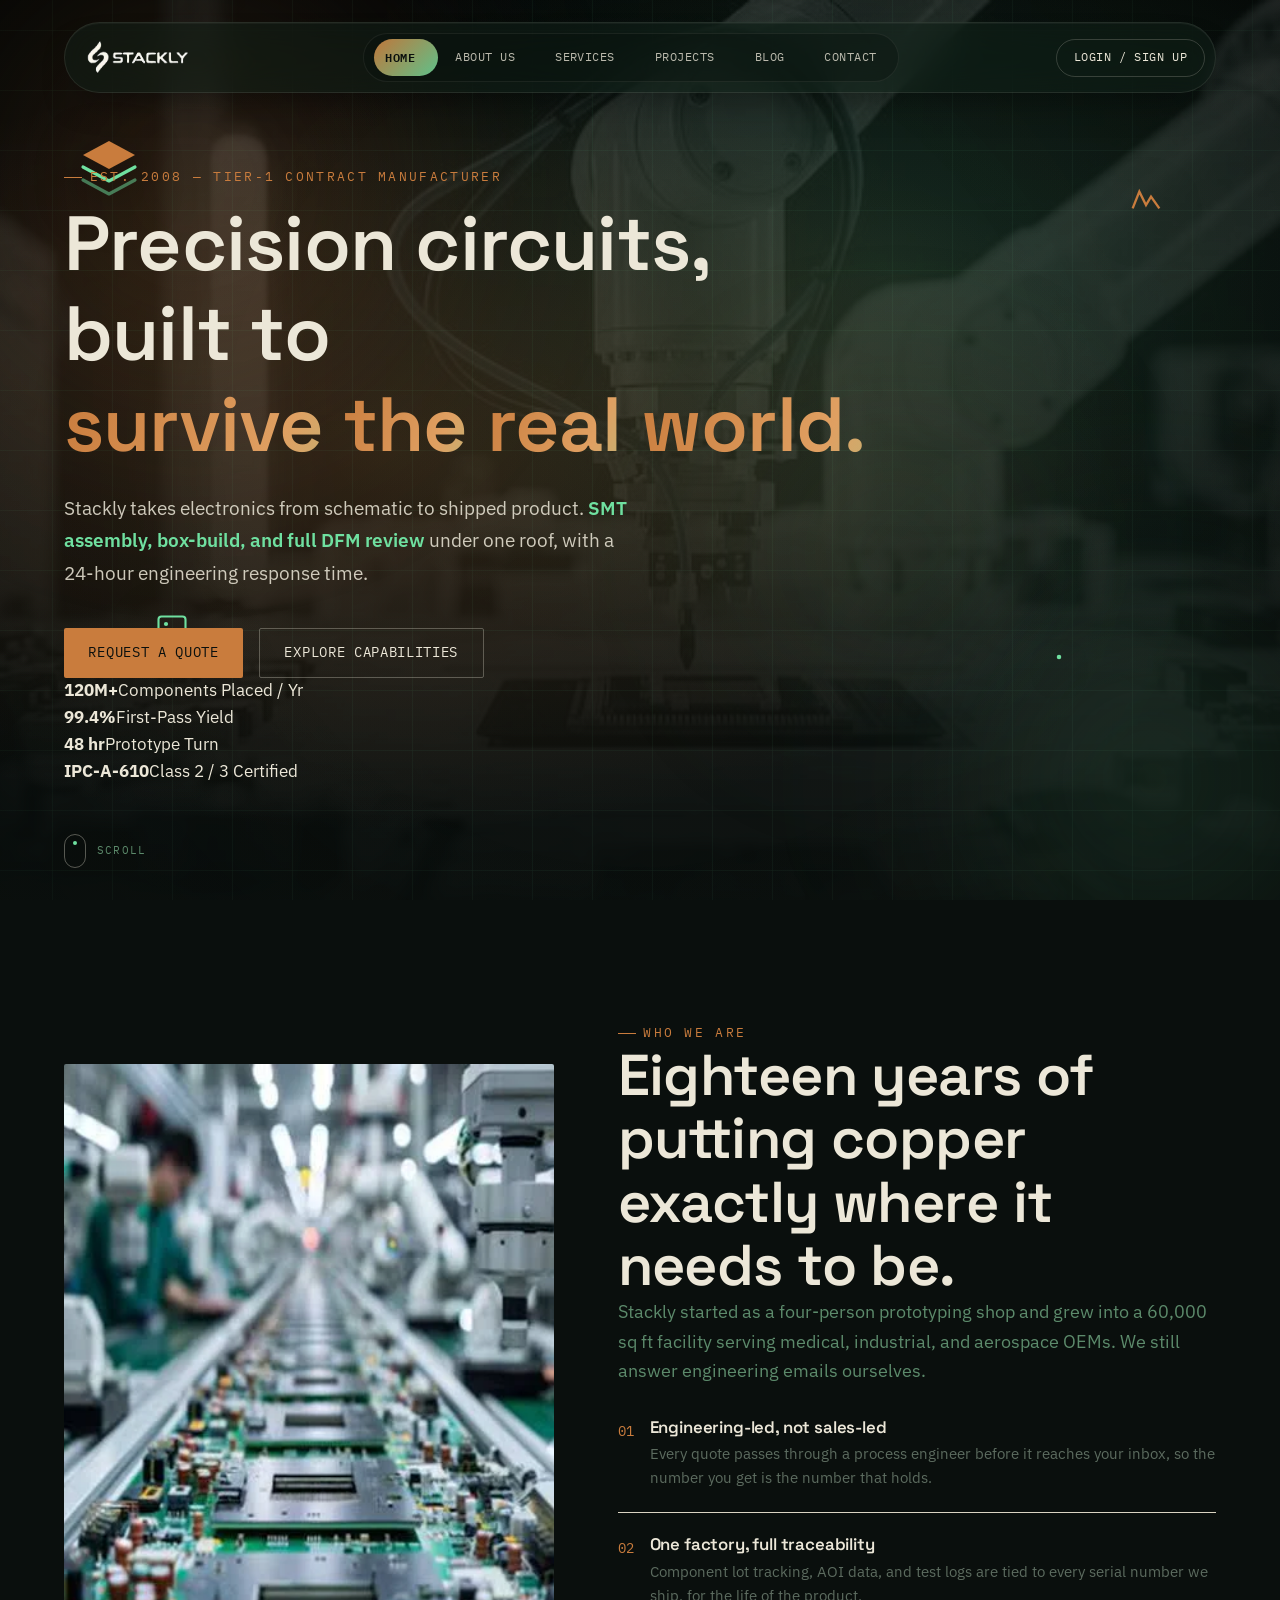
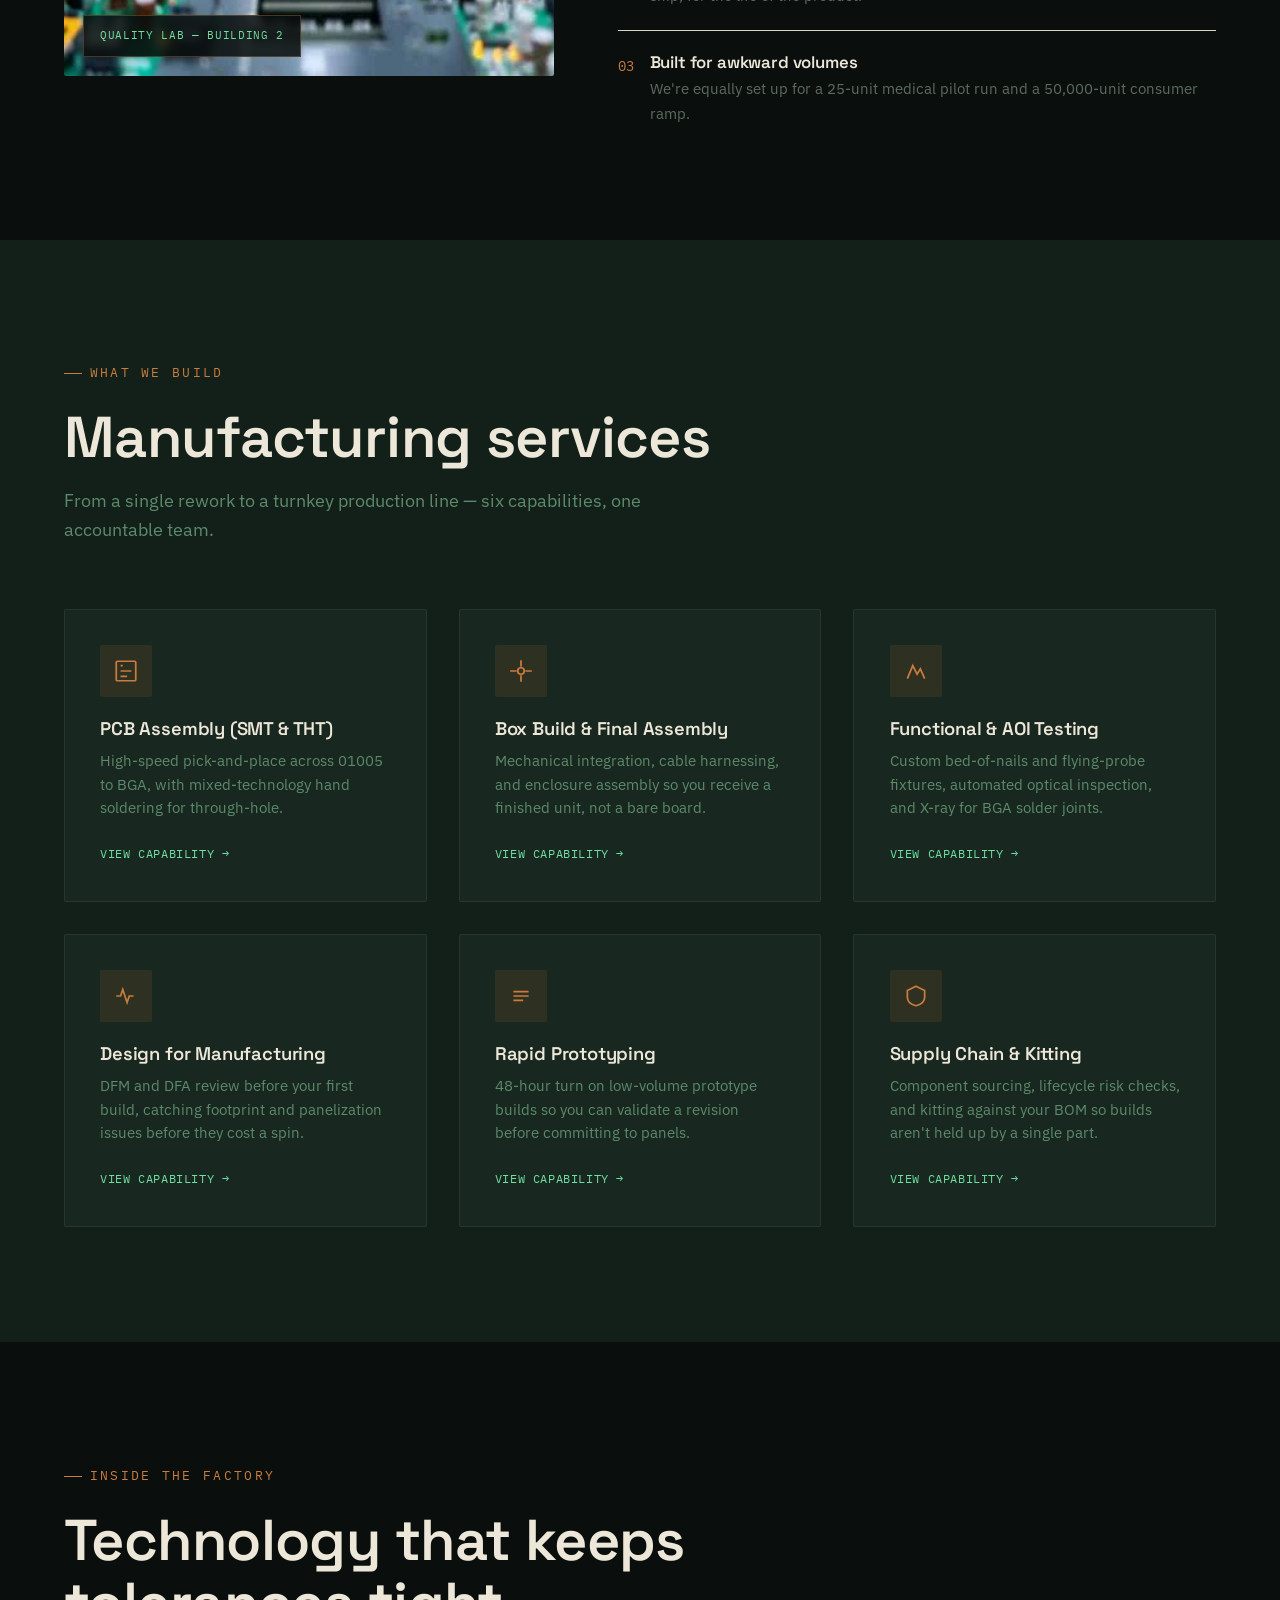
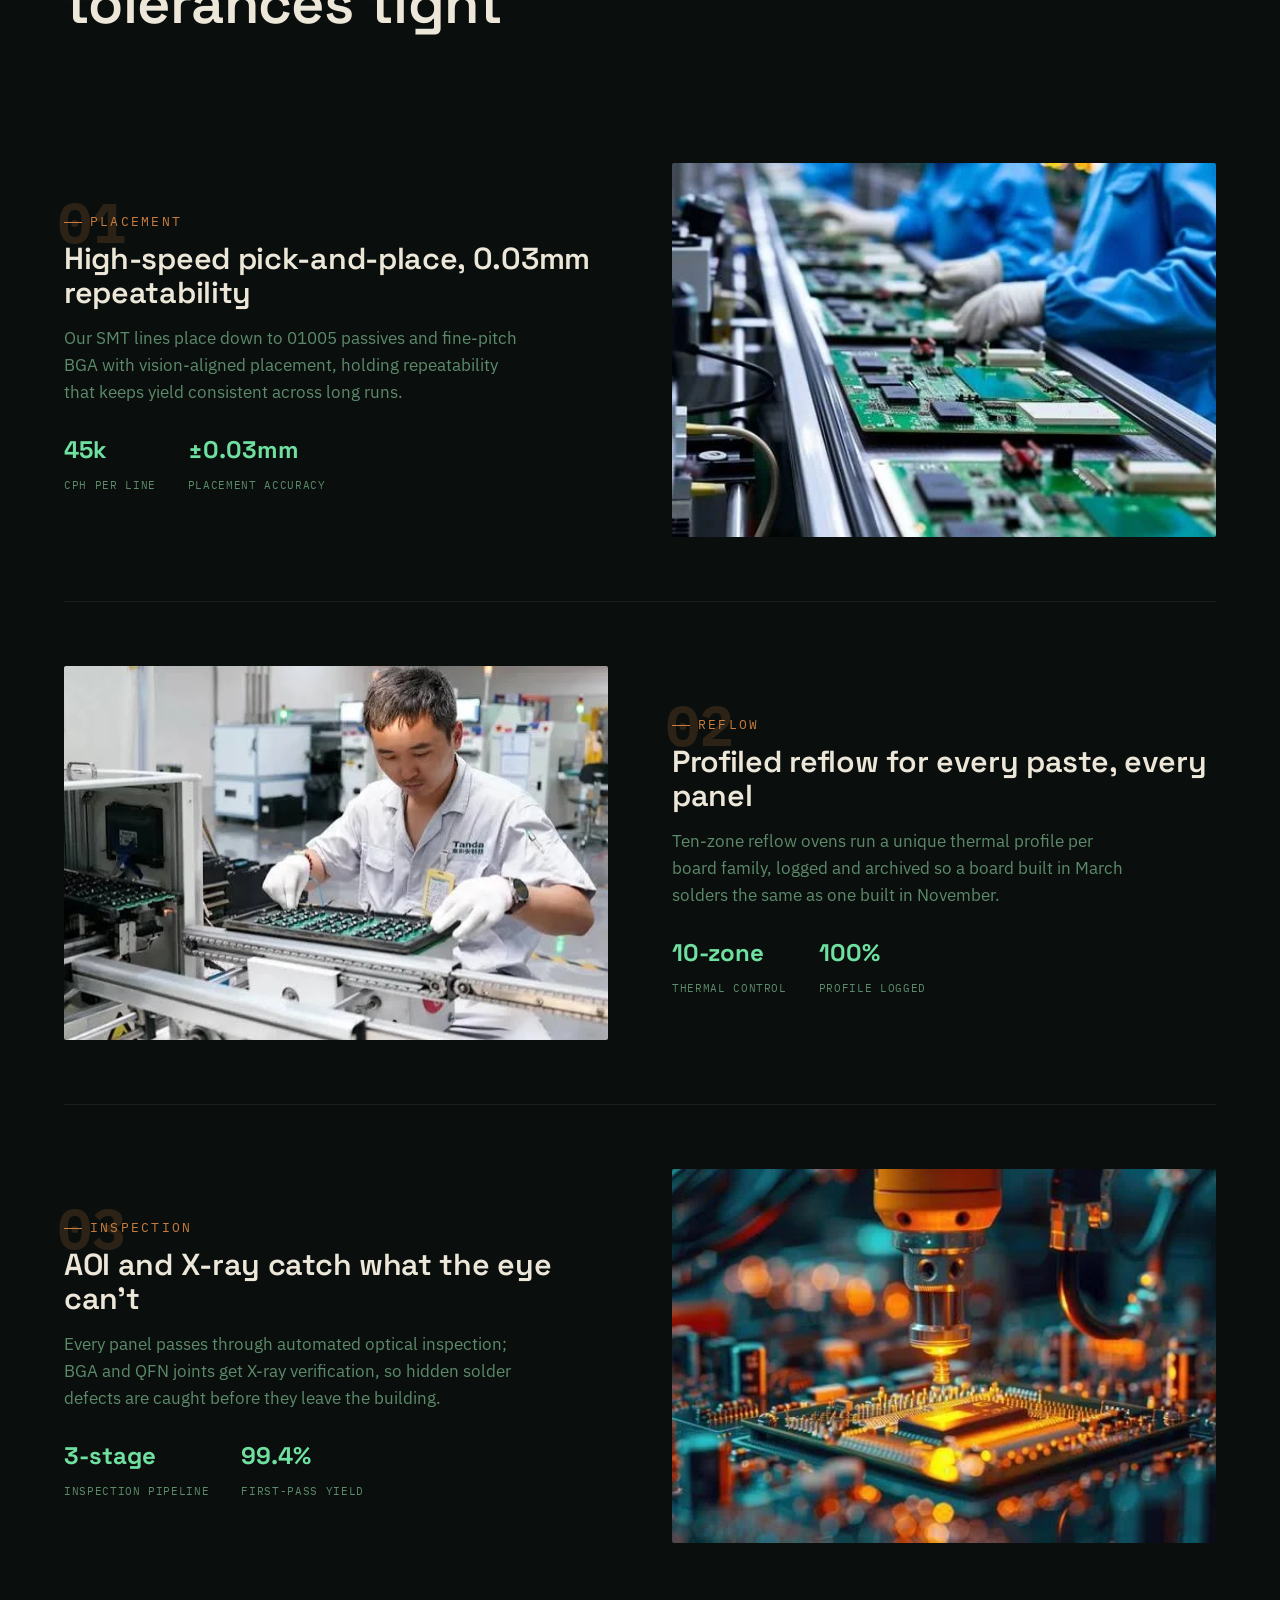
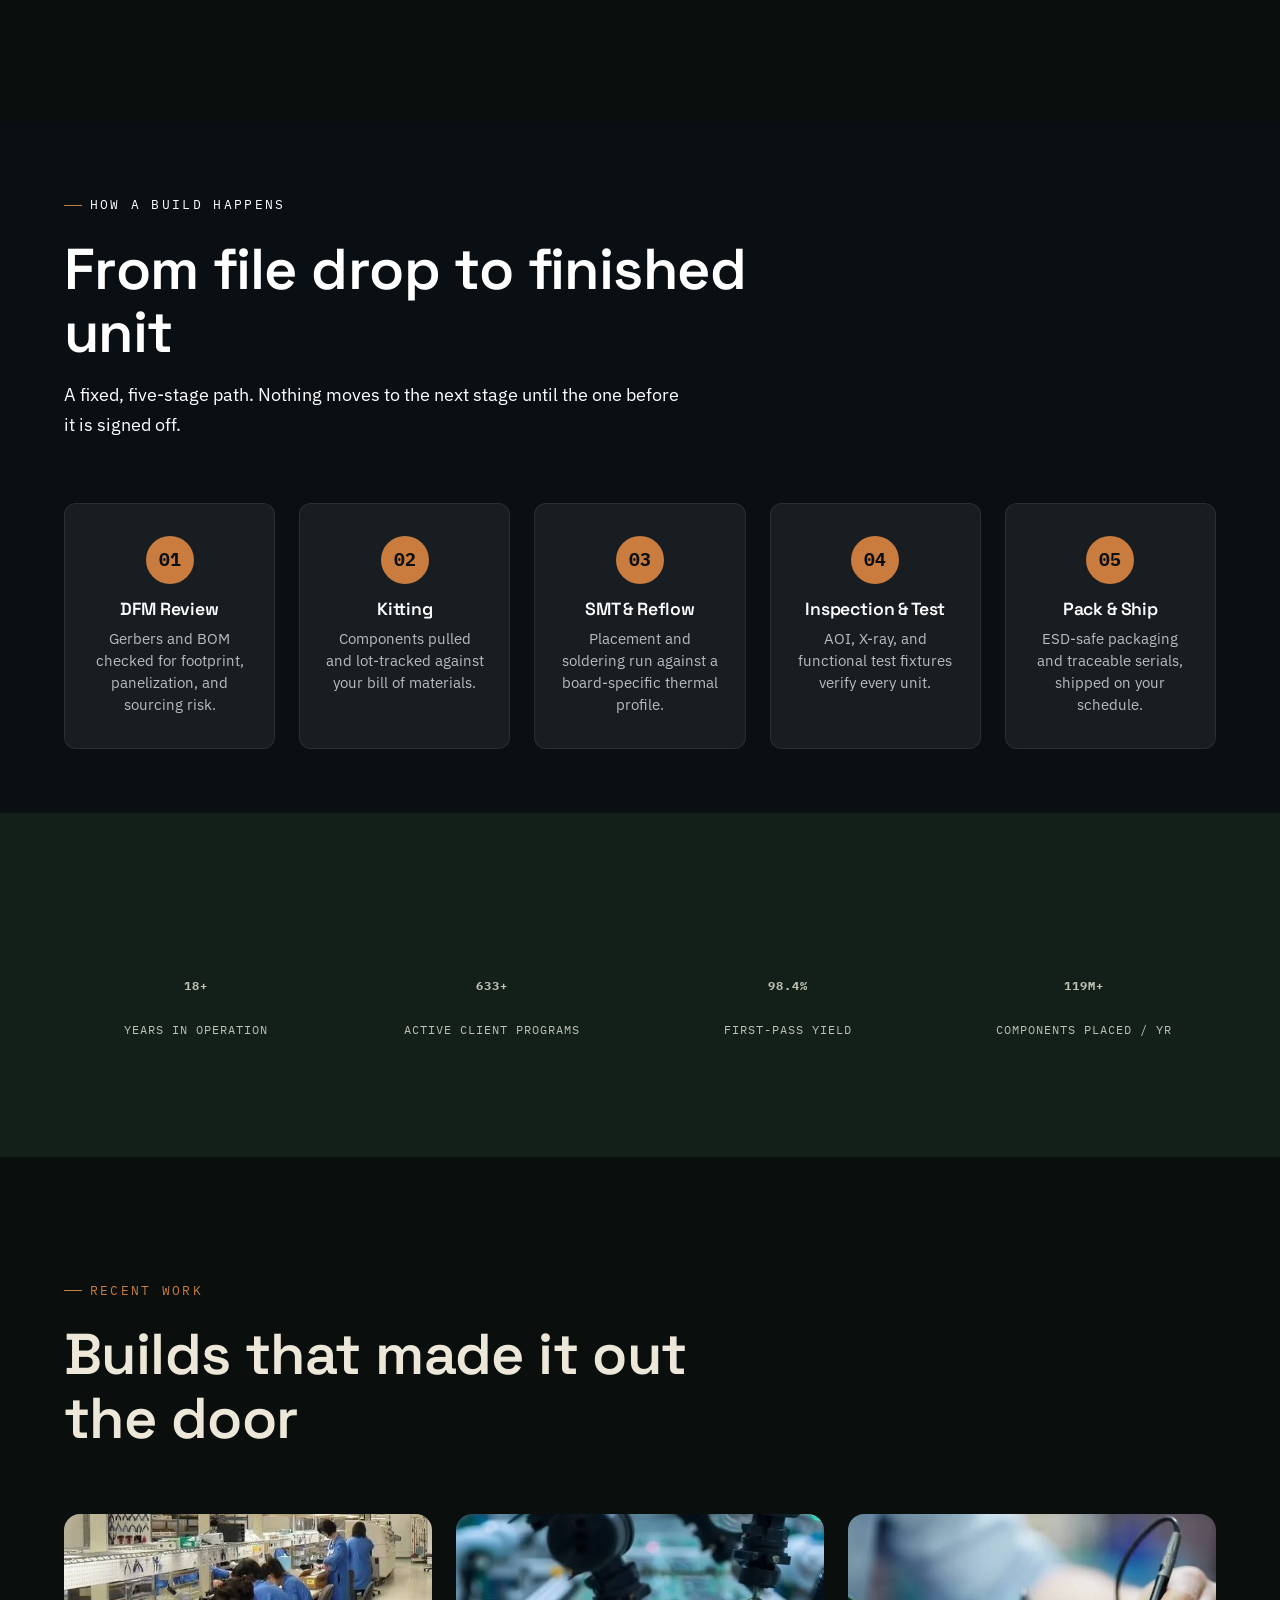
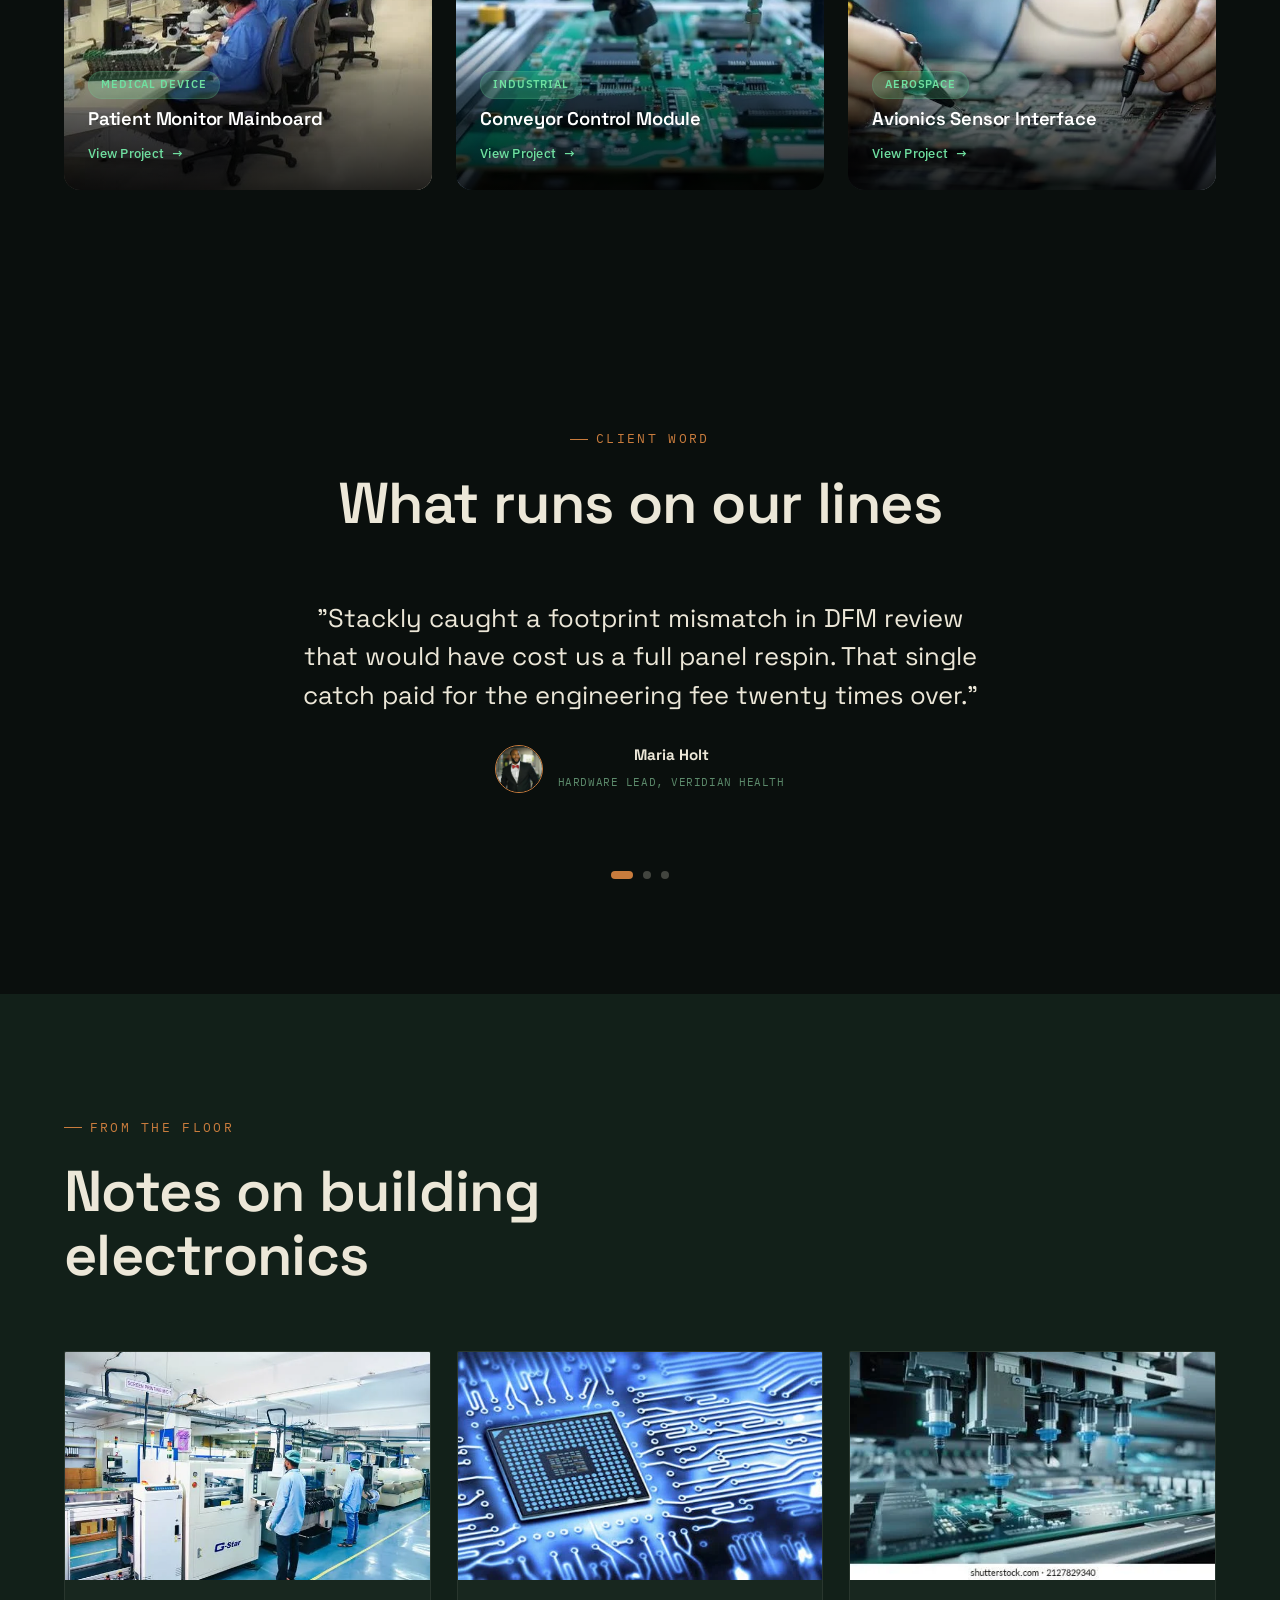
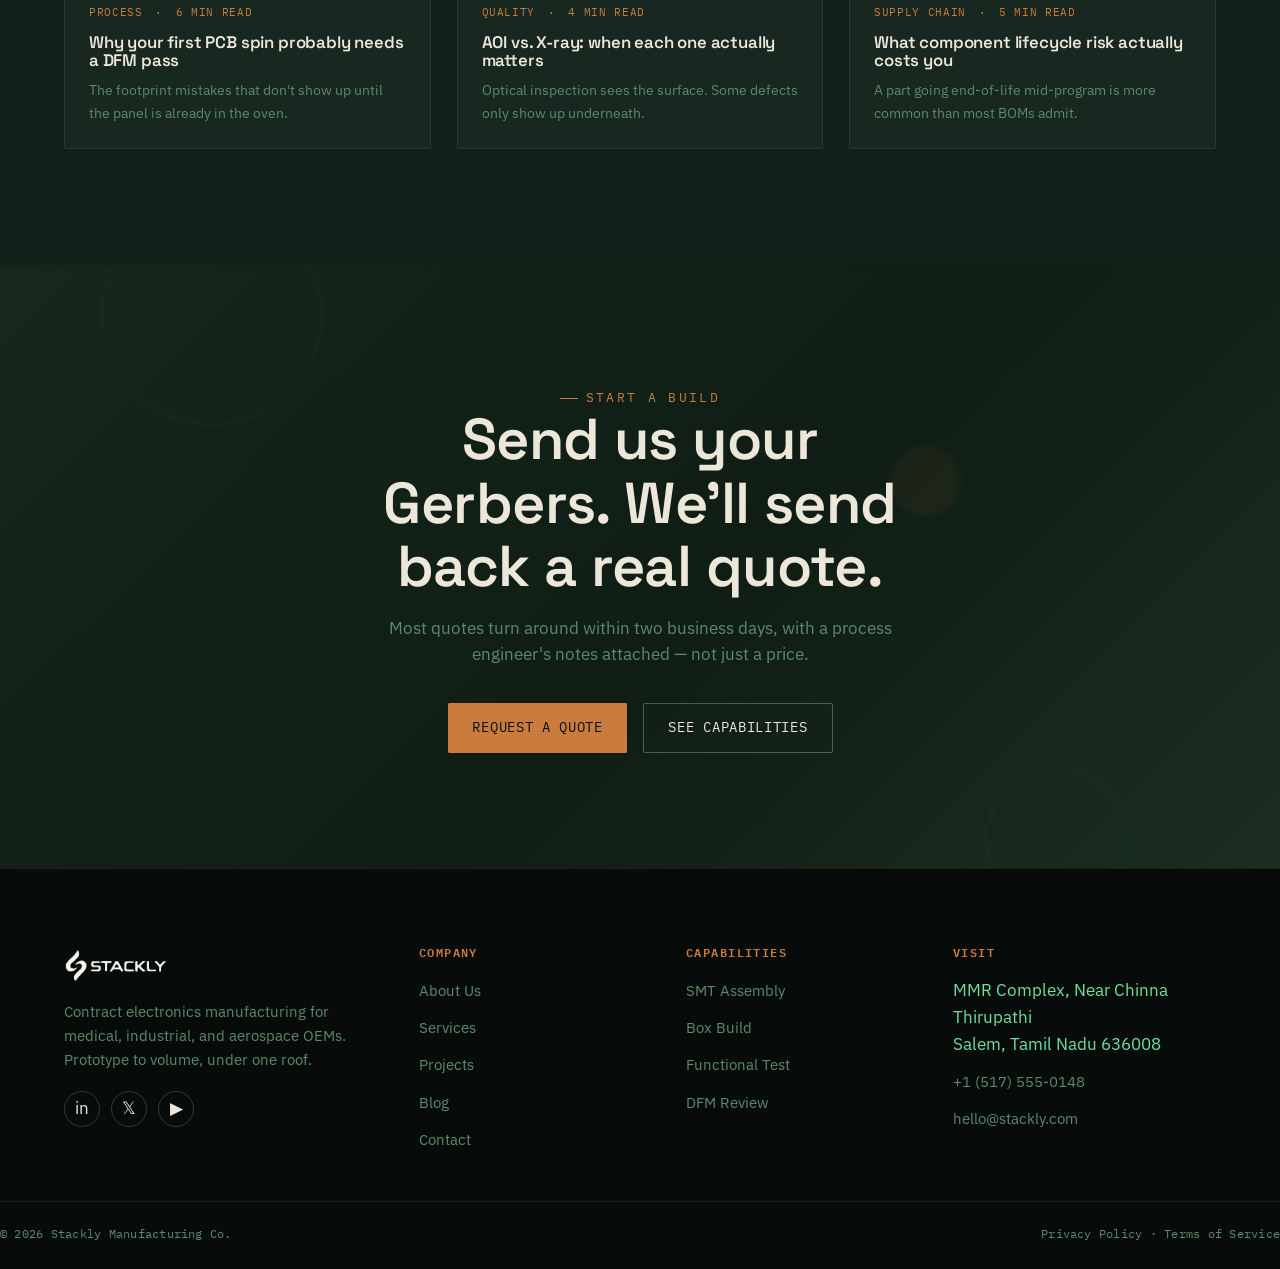
==== index.html @ 360e0cb3 "Add files via upload" ====
<!DOCTYPE html>
<html lang="en">
<head>
<meta charset="UTF-8">
<meta name="viewport" content="width=device-width, initial-scale=1.0">
<title>Stackly Electronics — Precision PCB Assembly &amp; Contract Manufacturing</title>
<meta name="description" content="Stackly designs and manufactures circuit boards and electromechanical assemblies for medical, industrial, and aerospace clients — from prototype to volume production.">
<link rel="preconnect" href="https://fonts.googleapis.com">
<link href="https://fonts.googleapis.com/css2?family=Space+Grotesk:wght@500;600;700&family=IBM+Plex+Sans:wght@400;500;600&family=IBM+Plex+Mono:wght@400;500&display=swap" rel="stylesheet">
<link rel="stylesheet" href="css/tokens.css">
<link rel="stylesheet" href="css/base.css">
<link rel="stylesheet" href="css/header-footer.css">
<link rel="stylesheet" href="css/home.css">
</head>
<body>

<a href="#main" class="vh">Skip to content</a>

<!-- ============ HEADER ============ -->
<header class="site-header">
  <div class="site-header__inner">
    <a href="index.html" class="brand">
      <img src="logo.webp" alt="Stackly Logo" class="logo-img">
    </a>
    <nav class="nav-main">
      <span class="nav-indicator" aria-hidden="true"></span>
      <a href="index.html" data-nav="index.html" class="is-active">Home</a>
      <a href="pages/about.html" data-nav="about.html">About Us</a>
      <a href="pages/services.html" data-nav="services.html">Services</a>
      <a href="pages/projects.html" data-nav="projects.html">Projects</a>
      <a href="pages/blog.html" data-nav="blog.html">Blog</a>
      <a href="pages/contact.html" data-nav="contact.html">Contact</a>
      <a href="login.html" class="mobile-login-btn">Login / Sign Up</a>
    </nav>
    <div class="header-cta">
      <a href="login.html" class="btn btn--ghost btn--login">Login / Sign Up</a>
      <button class="nav-toggle" aria-label="Toggle menu" aria-expanded="false">
        <span></span><span></span><span></span>
      </button>
    </div>
  </div>
</header>

<main id="main">

  <!-- ============ 1. HERO ============ -->
  <section class="hero" id="hero">
    <div class="hero__bg">
      <img src="./images/images.webp" alt="Automated PCB assembly line with robotic placement arms">
    </div>

    <div class="hero__mesh" aria-hidden="true">
      <span class="hero__blob hero__blob--1"></span>
      <span class="hero__blob hero__blob--2"></span>
      <span class="hero__blob hero__blob--3"></span>
    </div>
    <div class="hero__grid" aria-hidden="true"></div>

    <div class="hero__data-pulses" aria-hidden="true">
      <div class="pulse pulse-1"></div>
      <div class="pulse pulse-2"></div>
      <div class="pulse pulse-3"></div>
      <div class="pulse pulse-4"></div>
      <div class="pulse pulse-5"></div>
      <div class="pcb-scanner"></div>
    </div>

    <div class="hero__floaters" data-parallax aria-hidden="true">
      <svg class="hero__float hero__float--1" data-depth="22" viewBox="0 0 32 32" fill="none">
        <path d="M16 3L29 10L16 17L3 10L16 3Z" fill="#C97C3D"/>
        <path d="M3 16L16 23L29 16" stroke="#6FE0A0" stroke-width="1.6" stroke-linecap="round" stroke-linejoin="round"/>
        <path d="M3 22.5L16 29.5L29 22.5" stroke="#6FE0A0" stroke-width="1.6" stroke-linecap="round" stroke-linejoin="round" opacity="0.5"/>
      </svg>
      <svg class="hero__float hero__float--2" data-depth="40" viewBox="0 0 24 24" fill="none" stroke="#6FE0A0" stroke-width="1.4">
        <rect x="3" y="3" width="18" height="18" rx="2"/><circle cx="8" cy="8" r="1.4" fill="#6FE0A0" stroke="none"/>
      </svg>
      <svg class="hero__float hero__float--3" data-depth="14" viewBox="0 0 24 24" fill="none" stroke="#C97C3D" stroke-width="1.4">
        <path d="M4 17l4-10 4 8 3-5 5 7"/>
      </svg>
      <svg class="hero__float hero__float--4" data-depth="30" viewBox="0 0 24 24" fill="none">
        <circle cx="12" cy="12" r="3" fill="#6FE0A0"/>
      </svg>
    </div>

    <div class="hero__inner">
      <span class="eyebrow hero__eyebrow">EST. 2008 — TIER-1 CONTRACT MANUFACTURER</span>
      <h1 class="hero__title">
        <span class="hero__line">
          <span class="word" style="--d:0">Precision</span> <span class="word" style="--d:1">circuits,</span>
        </span>
        <span class="hero__line">
          <span class="word" style="--d:2">built</span> <span class="word" style="--d:3">to</span>
        </span>
        <span class="hero__line">
          <span class="word accent" style="--d:4">survive</span> <span class="word accent" style="--d:5">the</span> <span class="word accent" style="--d:6">real</span> <span class="word accent" style="--d:7">world.</span>
        </span>
      </h1>
      <p class="hero__lede">Stackly takes electronics from schematic to shipped product. <strong>SMT assembly, box-build, and full DFM review</strong> under one roof, with a 24-hour engineering response time.</p>
      <div class="hero__actions">
        <a href="404.html" class="btn btn--primary btn--magnetic"><span>Request a Quote</span></a>
        <a href="404.html" class="btn btn--ghost btn--magnetic"><span>Explore Capabilities</span></a>
      </div>
      <div class="hero__meta">
        <div class="hero__meta-card"><strong data-counter="120" data-suffix="M+">0</strong><span>Components Placed / Yr</span></div>
        <div class="hero__meta-card"><strong data-counter="99.4" data-decimals="1" data-suffix="%">0</strong><span>First-Pass Yield</span></div>
        <div class="hero__meta-card"><strong data-counter="48" data-suffix=" hr">0</strong><span>Prototype Turn</span></div>
        <div class="hero__meta-card"><strong class="hero__meta-static">IPC-A-610</strong><span>Class 2 / 3 Certified</span></div>
      </div>
    </div>

    <div class="scroll-cue"><span class="scroll-cue__mouse"><span class="scroll-cue__dot"></span></span>Scroll</div>
  </section>

  <!-- ============ 2. ABOUT COMPANY ============ -->
  <section class="section" id="about">
    <div class="container about__grid">
      <div class="about__media reveal-left">
        <img src="./images/2.webp" alt="Engineer inspecting a populated circuit board under magnification">
        <span class="about__media-tag">Quality Lab — Building 2</span>
      </div>
      <div class="reveal-right">
        <span class="eyebrow">Who We Are</span>
        <h2>Eighteen years of putting copper exactly where it needs to be.</h2>
        <p class="lede">Stackly started as a four-person prototyping shop and grew into a 60,000 sq ft facility serving medical, industrial, and aerospace OEMs. We still answer engineering emails ourselves.</p>
        <ul class="about__list">
          <li>
            <span class="num">01</span>
            <div><h4>Engineering-led, not sales-led</h4><p>Every quote passes through a process engineer before it reaches your inbox, so the number you get is the number that holds.</p></div>
          </li>
          <li>
            <span class="num">02</span>
            <div><h4>One factory, full traceability</h4><p>Component lot tracking, AOI data, and test logs are tied to every serial number we ship, for the life of the product.</p></div>
          </li>
          <li>
            <span class="num">03</span>
            <div><h4>Built for awkward volumes</h4><p>We're equally set up for a 25-unit medical pilot run and a 50,000-unit consumer ramp.</p></div>
          </li>
        </ul>
      </div>
    </div>
  </section>

  <!-- ============ 3. MANUFACTURING SERVICES ============ -->
  <section class="section section--pine" id="services">
    <div class="container">
      <div class="section-head reveal-up">
        <span class="eyebrow">What We Build</span>
        <h2>Manufacturing services</h2>
        <p class="lede">From a single rework to a turnkey production line — six capabilities, one accountable team.</p>
      </div>
      <div class="grid grid--3 reveal-stagger">

        <div class="service-card">
          <div class="service-card__icon"><svg viewBox="0 0 24 24" fill="none" stroke="currentColor" stroke-width="1.6"><rect x="3" y="3" width="18" height="18" rx="1"/><path d="M7 7h2M7 12h10M7 17h6"/></svg></div>
          <h3>PCB Assembly (SMT &amp; THT)</h3>
          <p>High-speed pick-and-place across 01005 to BGA, with mixed-technology hand soldering for through-hole.</p>
          <a href="404.html" class="service-card__link">View Capability →</a>
        </div>

        <div class="service-card">
          <div class="service-card__icon"><svg viewBox="0 0 24 24" fill="none" stroke="currentColor" stroke-width="1.6"><path d="M12 2v6M12 16v6M2 12h6M16 12h6"/><circle cx="12" cy="12" r="3"/></svg></div>
          <h3>Box Build &amp; Final Assembly</h3>
          <p>Mechanical integration, cable harnessing, and enclosure assembly so you receive a finished unit, not a bare board.</p>
          <a href="404.html" class="service-card__link">View Capability →</a>
        </div>

        <div class="service-card">
          <div class="service-card__icon"><svg viewBox="0 0 24 24" fill="none" stroke="currentColor" stroke-width="1.6"><path d="M4 19l5-12 4 8 3-5 4 9"/></svg></div>
          <h3>Functional &amp; AOI Testing</h3>
          <p>Custom bed-of-nails and flying-probe fixtures, automated optical inspection, and X-ray for BGA solder joints.</p>
          <a href="404.html" class="service-card__link">View Capability →</a>
        </div>

        <div class="service-card">
          <div class="service-card__icon"><svg viewBox="0 0 24 24" fill="none" stroke="currentColor" stroke-width="1.6"><path d="M3 12h4l2-6 4 12 2-6h4"/></svg></div>
          <h3>Design for Manufacturing</h3>
          <p>DFM and DFA review before your first build, catching footprint and panelization issues before they cost a spin.</p>
          <a href="404.html" class="service-card__link">View Capability →</a>
        </div>

        <div class="service-card">
          <div class="service-card__icon"><svg viewBox="0 0 24 24" fill="none" stroke="currentColor" stroke-width="1.6"><path d="M5 8h14M5 12h14M5 16h9"/></svg></div>
          <h3>Rapid Prototyping</h3>
          <p>48-hour turn on low-volume prototype builds so you can validate a revision before committing to panels.</p>
          <a href="404.html" class="service-card__link">View Capability →</a>
        </div>

        <div class="service-card">
          <div class="service-card__icon"><svg viewBox="0 0 24 24" fill="none" stroke="currentColor" stroke-width="1.6"><path d="M12 3l8 4v6c0 4.5-3.5 7-8 8-4.5-1-8-3.5-8-8V7l8-4z"/></svg></div>
          <h3>Supply Chain &amp; Kitting</h3>
          <p>Component sourcing, lifecycle risk checks, and kitting against your BOM so builds aren't held up by a single part.</p>
          <a href="404.html" class="service-card__link">View Capability →</a>
        </div>

      </div>
    </div>
  </section>

  <!-- ============ 4. TECHNOLOGY FEATURES ============ -->
  <section class="section features" id="features">
    <div class="container">
      <div class="section-head reveal-up">
        <span class="eyebrow">Inside the Factory</span>
        <h2>Technology that keeps tolerances tight</h2>
      </div>

      <div class="feature-row">
        <div class="feature-row__media reveal-left">
          <img src="./images/3.webp" alt="Pick-and-place machine placing components onto a circuit board">
        </div>
        <div class="feature-row__content reveal-right">
          <span class="feature-row__tag">01</span>
          <span class="eyebrow">Placement</span>
          <h3>High-speed pick-and-place, 0.03mm repeatability</h3>
          <p>Our SMT lines place down to 01005 passives and fine-pitch BGA with vision-aligned placement, holding repeatability that keeps yield consistent across long runs.</p>
          <div class="feature-row__stats">
            <div><strong>45k</strong><span>CPH per line</span></div>
            <div><strong>±0.03mm</strong><span>Placement Accuracy</span></div>
          </div>
        </div>
      </div>

      <div class="feature-row">
        <div class="feature-row__media reveal-right">
          <img src="./images/4.webp" alt="Reflow oven thermal profile monitoring station">
        </div>
        <div class="feature-row__content reveal-left">
          <span class="feature-row__tag">02</span>
          <span class="eyebrow">Reflow</span>
          <h3>Profiled reflow for every paste, every panel</h3>
          <p>Ten-zone reflow ovens run a unique thermal profile per board family, logged and archived so a board built in March solders the same as one built in November.</p>
          <div class="feature-row__stats">
            <div><strong>10-zone</strong><span>Thermal Control</span></div>
            <div><strong>100%</strong><span>Profile Logged</span></div>
          </div>
        </div>
      </div>

      <div class="feature-row">
        <div class="feature-row__media reveal-left">
          <img src="./images/5.webp" alt="X-ray inspection of solder joints on a circuit board">
        </div>
        <div class="feature-row__content reveal-right">
          <span class="feature-row__tag">03</span>
          <span class="eyebrow">Inspection</span>
          <h3>AOI and X-ray catch what the eye can't</h3>
          <p>Every panel passes through automated optical inspection; BGA and QFN joints get X-ray verification, so hidden solder defects are caught before they leave the building.</p>
          <div class="feature-row__stats">
            <div><strong>3-stage</strong><span>Inspection Pipeline</span></div>
            <div><strong>99.4%</strong><span>First-Pass Yield</span></div>
          </div>
        </div>
      </div>

    </div>
  </section>

  <!-- ============ 5. PROCESS / WORKFLOW ============ -->
  <section class="section process" id="process">
    <div class="container">
      <div class="section-head reveal-up">
        <span class="eyebrow">How a Build Happens</span>
        <h2>From file drop to finished unit</h2>
        <p class="lede">A fixed, five-stage path. Nothing moves to the next stage until the one before it is signed off.</p>
      </div>
      <div class="process-track reveal-stagger">
        <div class="process-step">
          <div class="process-step__node">01</div>
          <h4>DFM Review</h4>
          <p>Gerbers and BOM checked for footprint, panelization, and sourcing risk.</p>
        </div>
        <div class="process-step">
          <div class="process-step__node">02</div>
          <h4>Kitting</h4>
          <p>Components pulled and lot-tracked against your bill of materials.</p>
        </div>
        <div class="process-step">
          <div class="process-step__node">03</div>
          <h4>SMT &amp; Reflow</h4>
          <p>Placement and soldering run against a board-specific thermal profile.</p>
        </div>
        <div class="process-step">
          <div class="process-step__node">04</div>
          <h4>Inspection &amp; Test</h4>
          <p>AOI, X-ray, and functional test fixtures verify every unit.</p>
        </div>
        <div class="process-step">
          <div class="process-step__node">05</div>
          <h4>Pack &amp; Ship</h4>
          <p>ESD-safe packaging and traceable serials, shipped on your schedule.</p>
        </div>
      </div>
    </div>
  </section>

  <!-- ============ 6. STATISTICS COUNTER ============ -->
  <section class="section stats" id="stats">
    <div class="container">
      <div class="stats-grid reveal-stagger">
        <div class="stat-item">
          <strong><span data-counter="18" data-suffix="+">0</span></strong>
          <span>Years in Operation</span>
        </div>
        <div class="stat-item">
          <strong><span data-counter="640" data-suffix="+">0</span></strong>
          <span>Active Client Programs</span>
        </div>
        <div class="stat-item">
          <strong><span data-counter="99.4" data-decimals="1" data-suffix="%">0</span></strong>
          <span>First-Pass Yield</span>
        </div>
        <div class="stat-item">
          <strong><span data-counter="120" data-suffix="M+">0</span></strong>
          <span>Components Placed / Yr</span>
        </div>
      </div>
    </div>
  </section>

  <!-- ============ 7. PROJECTS / PORTFOLIO ============ -->
  <section class="section" id="portfolio">
    <div class="container">
      <div class="section-head reveal-up">
        <span class="eyebrow">Recent Work</span>
        <h2>Builds that made it out the door</h2>
      </div>
      <div class="portfolio-grid reveal-stagger">
        <a href="404.html" class="portfolio-card">
          <img src="./images/6.webp" alt="Medical device circuit board assembly">
          <div class="portfolio-card__overlay">
            <span class="portfolio-card__tag">Medical Device</span>
            <h4>Patient Monitor Mainboard</h4>
            <span class="portfolio-card__btn">View Project</span>
          </div>
        </a>
        <a href="404.html" class="portfolio-card">
          <img src="./images/7.webp" alt="Industrial control board with connectors">
          <div class="portfolio-card__overlay">
            <span class="portfolio-card__tag">Industrial</span>
            <h4>Conveyor Control Module</h4>
            <span class="portfolio-card__btn">View Project</span>
          </div>
        </a>
        <a href="404.html" class="portfolio-card">
          <img src="./images/8.webp" alt="Aerospace grade circuit assembly">
          <div class="portfolio-card__overlay">
            <span class="portfolio-card__tag">Aerospace</span>
            <h4>Avionics Sensor Interface</h4>
            <span class="portfolio-card__btn">View Project</span>
          </div>
        </a>
      </div>
    </div>
  </section>

  <!-- ============ 8. TESTIMONIALS ============ -->
  <section class="section testimonials" id="testimonials">
    <div class="container">
      <div class="section-head reveal-up" style="margin-left:auto;margin-right:auto;text-align:center;">
        <span class="eyebrow" style="justify-content:center;">Client Word</span>
        <h2>What runs on our lines</h2>
      </div>
      <div class="testi-track-wrap">
        <div class="testi-track">
          <div class="testi-slide">
            <div class="testi-card">
              <p class="testi-card__quote">"Stackly caught a footprint mismatch in DFM review that would have cost us a full panel respin. That single catch paid for the engineering fee twenty times over."</p>
              <div class="testi-card__person">
                <div class="testi-card__avatar"><img src="./images/pro1.webp" alt="Portrait of Maria Holt"></div>
                <div><strong>Maria Holt</strong><span>Hardware Lead, Veridian Health</span></div>
              </div>
            </div>
          </div>
          <div class="testi-slide">
            <div class="testi-card">
              <p class="testi-card__quote">"We moved from a 12-week offshore lead time to a 3-week domestic one without raising unit cost. The traceability reporting alone justified the switch."</p>
              <div class="testi-card__person">
                <div class="testi-card__avatar"><img src="./images/pro2.webp" alt="Portrait of Devon Okafor"></div>
                <div><strong>Devon Okafor</strong><span>VP Operations, Ferrotype Industrial</span></div>
              </div>
            </div>
          </div>
          <div class="testi-slide">
            <div class="testi-card">
              <p class="testi-card__quote">"Our flight-qualified sensor board needed X-ray verification on every BGA joint. They built the inspection step into the line instead of treating it as an afterthought."</p>
              <div class="testi-card__person">
                <div class="testi-card__avatar"><img src="./images/pro3.webp" alt="Portrait of Priya Subramaniam"></div>
                <div><strong>Priya Subramaniam</strong><span>Director of Engineering, Altus Aerospace</span></div>
              </div>
            </div>
          </div>
        </div>
      </div>
      <div class="testi-dots"></div>
    </div>
  </section>

  <!-- ============ 9. BLOG PREVIEW ============ -->
  <section class="section section--pine" id="blog">
    <div class="container">
      <div class="section-head reveal-up">
        <span class="eyebrow">From the Floor</span>
        <h2>Notes on building electronics</h2>
      </div>
      <div class="blog-grid reveal-stagger">
        <a href="pages/single-blog-post.html" class="blog-card">
          <div class="blog-card__media"><img src="./images/9.webp" alt="Close-up of SMT placement head"></div>
          <div class="blog-card__body">
            <div class="blog-card__meta"><span>Process</span><span>·</span><span>6 min read</span></div>
            <h4>Why your first PCB spin probably needs a DFM pass</h4>
            <p>The footprint mistakes that don't show up until the panel is already in the oven.</p>
          </div>
        </a>
        <a href="pages/single-blog-post.html" class="blog-card">
          <div class="blog-card__media"><img src="./images/10.webp" alt="Inspector reviewing a board under magnification"></div>
          <div class="blog-card__body">
            <div class="blog-card__meta"><span>Quality</span><span>·</span><span>4 min read</span></div>
            <h4>AOI vs. X-ray: when each one actually matters</h4>
            <p>Optical inspection sees the surface. Some defects only show up underneath.</p>
          </div>
        </a>
        <a href="pages/single-blog-post.html" class="blog-card">
          <div class="blog-card__media"><img src="./images/11.webp" alt="Component reels staged for kitting"></div>
          <div class="blog-card__body">
            <div class="blog-card__meta"><span>Supply Chain</span><span>·</span><span>5 min read</span></div>
            <h4>What component lifecycle risk actually costs you</h4>
            <p>A part going end-of-life mid-program is more common than most BOMs admit.</p>
          </div>
        </a>
      </div>
    </div>
  </section>

  <!-- ============ 10. CONTACT CTA ============ -->
  <section class="section cta" id="cta">
    <span class="cta__shape cta__shape--1"></span>
    <span class="cta__shape cta__shape--2"></span>
    <span class="cta__shape cta__shape--3"></span>
    <div class="container cta__inner reveal-up">
      <span class="eyebrow" style="justify-content:center;">Start a Build</span>
      <h2>Send us your Gerbers. We'll send back a real quote.</h2>
      <p>Most quotes turn around within two business days, with a process engineer's notes attached — not just a price.</p>
      <div class="cta__actions">
        <a href="404.html" class="btn btn--primary btn--pulse">Request a Quote</a>
        <a href="404.html" class="btn btn--ghost">See Capabilities</a>
      </div>
    </div>
  </section>

</main>

<!-- ============ FOOTER ============ -->
<footer class="site-footer">
  <div class="container footer-top">
    <div class="footer-brand">
      <a href="index.html" class="brand">
        <img src="logo.webp" alt="Stackly Logo" class="logo-img">
      </a>
      <p>Contract electronics manufacturing for medical, industrial, and aerospace OEMs. Prototype to volume, under one roof.</p>
      <div class="footer-social">
        <a href="#" aria-label="LinkedIn">in</a>
        <a href="#" aria-label="X / Twitter">𝕏</a>
        <a href="#" aria-label="YouTube">▶</a>
      </div>
    </div>
    <div class="footer-col">
      <h4>Company</h4>
      <ul>
        <li><a href="pages/about.html">About Us</a></li>
        <li><a href="pages/services.html">Services</a></li>
        <li><a href="pages/projects.html">Projects</a></li>
        <li><a href="pages/blog.html">Blog</a></li>
        <li><a href="pages/contact.html">Contact</a></li>
      </ul>
    </div>
    <div class="footer-col">
      <h4>Capabilities</h4>
      <ul>
        <li><a href="404.html">SMT Assembly</a></li>
        <li><a href="404.html">Box Build</a></li>
        <li><a href="404.html">Functional Test</a></li>
        <li><a href="404.html">DFM Review</a></li>
      </ul>
    </div>
    <div class="footer-col">
      <h4>Visit</h4>
      <ul>
        <li>MMR Complex, Near Chinna Thirupathi<br>Salem, Tamil Nadu 636008</li>
        <li><a href="tel:+15175550148">+1 (517) 555-0148</a></li>
        <li><a href="mailto:hello@stackly.com">hello@stackly.com</a></li>
      </ul>
    </div>
  </div>
  <div class="container footer-bottom">
    <span>© 2026 Stackly Manufacturing Co.</span>
    <span><a href="#">Privacy Policy</a> · <a href="#">Terms of Service</a></span>
  </div>
</footer>

<script src="js/main.js"></script>
</body>
</html>
---- css/tokens.css ----
/* ===================================================================
   CIRCUITWORKS — DESIGN TOKENS
   Subject: PCB / electronics manufacturing
   Palette grounded in solder mask, copper trace, substrate, silkscreen
   =================================================================== */

:root {
  /* ---- Color: PCB-derived palette ---- */
  --ink:            #0A0F0D;   /* near-black, board substrate shadow */
  --pine:           #122019;   /* deep solder-mask green, surfaces */
  --pine-soft:      #18271F;   /* slightly lifted surface */
  --line-green:     #5C8A6B;   /* muted trace green, secondary text */
  --signal-green:   #6FE0A0;   /* active trace / accent glow */
  --copper:         #C97C3D;   /* copper trace, primary accent */
  --copper-bright:  #E0A062;   /* copper highlight / hover */
  --cream:          #ECE7D8;   /* solder-mask cream, primary text on dark */
  --paper:          #F4F1E8;   /* light surface for alt sections */
  --paper-line:     #DAD4C2;   /* hairline on paper */
  
  /* ---- New Hero Colors ---- */
  --hero-glow-1:    rgba(201, 124, 61, 0.15);
  --hero-glow-2:    rgba(111, 224, 160, 0.12);
  --hero-glow-3:    rgba(92, 138, 107, 0.1);

  /* ---- Type ---- */
  --font-display: 'Space Grotesk', 'Arial Narrow', sans-serif;
  --font-body:     'IBM Plex Sans', Arial, sans-serif;
  --font-mono:     'IBM Plex Mono', 'Courier New', monospace;

  /* ---- Scale ---- */
  --fs-hero:    clamp(2.6rem, 6vw, 5.2rem);
  --fs-h1:      clamp(2.2rem, 4.5vw, 3.6rem);
  --fs-h2:      clamp(1.7rem, 3vw, 2.4rem);
  --fs-h3:      clamp(1.2rem, 2vw, 1.5rem);
  --fs-body:    1.05rem;
  --fs-small:   0.85rem;
  --fs-mono:    0.8rem;

  /* ---- Spacing ---- */
  --gutter: clamp(1.5rem, 5vw, 5rem);
  --section-pad: clamp(4rem, 9vw, 8rem);

  /* ---- Motion ---- */
  --ease-out: cubic-bezier(0.16, 1, 0.3, 1);
  --ease-in-out: cubic-bezier(0.65, 0, 0.35, 1);
  --dur-fast: 0.25s;
  --dur-med: 0.6s;
  --dur-slow: 1.1s;

  /* ---- Misc ---- */
  --radius: 2px;
  --header-h: 84px;
}

@media (prefers-reduced-motion: reduce) {
  *, *::before, *::after {
    animation-duration: 0.01ms !important;
    animation-iteration-count: 1 !important;
    transition-duration: 0.01ms !important;
    scroll-behavior: auto !important;
  }
}
---- css/base.css ----
/* ===================================================================
   BASE RESET + TYPOGRAPHY
   =================================================================== */

* { margin: 0; padding: 0; box-sizing: border-box; }

html { scroll-behavior: smooth; overflow-x: hidden; max-width: 100vw; }

body {
  background: var(--ink);
  color: var(--cream);
  font-family: var(--font-body);
  font-size: var(--fs-body);
  line-height: 1.6;
  overflow-x: hidden;
  max-width: 100vw;
  -webkit-font-smoothing: antialiased;
}

body.nav-locked { overflow: hidden; }

img { max-width: 100%; display: block; }

a { color: inherit; text-decoration: none; }

ul, ol { list-style: none; }

button { font-family: inherit; border: none; background: none; cursor: pointer; }

:focus-visible {
  outline: 2px solid var(--signal-green);
  outline-offset: 3px;
}

h1, h2, h3, h4 {
  font-family: var(--font-display);
  font-weight: 600;
  letter-spacing: -0.01em;
  line-height: 1.1;
  color: var(--cream);
}

h1 { font-size: var(--fs-hero); }
h2 { font-size: var(--fs-h1); }
h3 { font-size: var(--fs-h2); }

.eyebrow {
  font-family: var(--font-mono);
  font-size: var(--fs-mono);
  letter-spacing: 0.18em;
  text-transform: uppercase;
  color: var(--copper);
  display: inline-flex;
  align-items: center;
  gap: 0.6em;
}

.eyebrow::before {
  content: '';
  width: 18px;
  height: 1px;
  background: var(--copper);
  display: inline-block;
}

.container {
  width: 100%;
  max-width: 1280px;
  margin: 0 auto;
  padding-left: var(--gutter);
  padding-right: var(--gutter);
}

.section {
  padding-top: var(--section-pad);
  padding-bottom: var(--section-pad);
  position: relative;
}

.section--paper {
  background: var(--paper);
  color: var(--ink);
}
.section--paper h1, .section--paper h2, .section--paper h3 { color: var(--ink); }
.section--paper .eyebrow { color: var(--copper); }

.section--pine {
  background: var(--pine);
}

.lede {
  color: var(--line-green);
  font-size: 1.15rem;
  max-width: 56ch;
}
.section--paper .lede { color: #5C6B5F; }

/* Buttons */
.btn {
  display: inline-flex;
  align-items: center;
  gap: 0.7em;
  font-family: var(--font-mono);
  font-size: 0.85rem;
  letter-spacing: 0.05em;
  text-transform: uppercase;
  padding: 0.95em 1.8em;
  border-radius: var(--radius);
  transition: transform var(--dur-fast) var(--ease-out),
              box-shadow var(--dur-fast) var(--ease-out),
              background var(--dur-fast) var(--ease-out);
  will-change: transform;
}

.btn--primary {
  background: var(--copper);
  color: var(--ink);
}
.btn--primary:hover {
  transform: translateY(-4px);
  box-shadow: 0 14px 30px -8px rgba(201, 124, 61, 0.55);
  background: var(--copper-bright);
}

.btn--ghost {
  background: transparent;
  color: var(--cream);
  border: 1px solid rgba(236, 231, 216, 0.3);
}
.btn--ghost:hover {
  transform: translateY(-4px);
  border-color: var(--signal-green);
  color: var(--signal-green);
}

.section--paper .btn--ghost {
  color: var(--ink);
  border-color: rgba(10,15,13,0.25);
}
.section--paper .btn--ghost:hover {
  color: var(--copper);
  border-color: var(--copper);
}

.btn:active { transform: translateY(-1px); }

/* Grid helpers */
.grid {
  display: grid;
  gap: clamp(1.2rem, 2.5vw, 2rem);
}
.grid--2 { grid-template-columns: repeat(2, 1fr); }
.grid--3 { grid-template-columns: repeat(3, 1fr); }
.grid--4 { grid-template-columns: repeat(4, 1fr); }

@media (max-width: 900px) {
  .grid--3, .grid--4 { grid-template-columns: repeat(2, 1fr); }
}
@media (max-width: 600px) {
  .grid--2, .grid--3, .grid--4 { grid-template-columns: 1fr; }
}

/* Scroll reveal base states (JS toggles .is-visible) */
.reveal-up {
  opacity: 0;
  transform: translateY(36px);
  transition: opacity 0.8s var(--ease-out), transform 0.8s var(--ease-out);
}
.reveal-up.is-visible { opacity: 1; transform: translateY(0); }

.reveal-left {
  opacity: 0;
  transform: translateX(-50px);
  transition: opacity 0.8s var(--ease-out), transform 0.8s var(--ease-out);
}
.reveal-left.is-visible { opacity: 1; transform: translateX(0); }

.reveal-right {
  opacity: 0;
  transform: translateX(50px);
  transition: opacity 0.8s var(--ease-out), transform 0.8s var(--ease-out);
}
.reveal-right.is-visible { opacity: 1; transform: translateX(0); }

.reveal-stagger > * {
  opacity: 0;
  transform: translateY(28px);
  transition: opacity 0.7s var(--ease-out), transform 0.7s var(--ease-out);
}
.reveal-stagger.is-visible > * { opacity: 1; transform: translateY(0); }
.reveal-stagger.is-visible > *:nth-child(1) { transition-delay: 0.05s; }
.reveal-stagger.is-visible > *:nth-child(2) { transition-delay: 0.15s; }
.reveal-stagger.is-visible > *:nth-child(3) { transition-delay: 0.25s; }
.reveal-stagger.is-visible > *:nth-child(4) { transition-delay: 0.35s; }
.reveal-stagger.is-visible > *:nth-child(5) { transition-delay: 0.45s; }
.reveal-stagger.is-visible > *:nth-child(6) { transition-delay: 0.55s; }

@media (prefers-reduced-motion: reduce) {
  .reveal-up, .reveal-left, .reveal-right, .reveal-stagger > * {
    opacity: 1; transform: none;
  }
}

/* Section heading block, shared */
.section-head {
  max-width: 720px;
  margin-bottom: clamp(2.5rem, 5vw, 4rem);
}
.section-head .eyebrow { margin-bottom: 1rem; }
.section-head h2 { margin: 0.4rem 0 1rem; }

/* Circuit trace divider — signature motif */
.trace-divider {
  width: 100%;
  height: 28px;
  display: block;
}

/* Visually hidden (skip links, labels) */
.vh {
  position: absolute;
  width: 1px; height: 1px;
  overflow: hidden;
  clip: rect(0 0 0 0);
}
---- css/header-footer.css ----
/* ===================================================================
   HEADER — floating glass pill, sliding indicator, scroll compaction
   =================================================================== */

.site-header {
  position: fixed;
  top: clamp(0.8rem, 2vw, 1.4rem);
  left: 0; right: 0;
  z-index: 1000;
  display: flex;
  justify-content: center;
  padding: 0 var(--gutter);
  transition: top var(--dur-med) var(--ease-in-out);
}

.site-header__inner {
  width: 100%;
  max-width: 1180px;
  display: flex;
  align-items: center;
  justify-content: space-between;
  gap: 1.6rem;
  padding: 0.6rem 0.6rem 0.6rem 1.3rem;
  border-radius: 999px;
  background: rgba(18, 32, 25, 0.55);
  border: 1px solid rgba(236, 231, 216, 0.1);
  backdrop-filter: blur(18px) saturate(140%);
  -webkit-backdrop-filter: blur(18px) saturate(140%);
  box-shadow: 0 1px 0 rgba(255,255,255,0.04) inset, 0 18px 40px -22px rgba(0,0,0,0.65);
  transition: background var(--dur-med) var(--ease-in-out),
              border-color var(--dur-med) var(--ease-in-out),
              box-shadow var(--dur-med) var(--ease-in-out),
              padding var(--dur-med) var(--ease-in-out),
              transform var(--dur-fast) var(--ease-out);
}

.site-header.is-scrolled .site-header__inner {
  background: rgba(10, 15, 13, 0.82);
  border-color: rgba(201, 124, 61, 0.28);
  box-shadow: 0 1px 0 rgba(255,255,255,0.05) inset, 0 20px 44px -20px rgba(0,0,0,0.75);
  padding: 0.45rem 0.5rem 0.45rem 1.2rem;
}

/* Brand - Logo only */
.brand {
  display: flex;
  align-items: center;
  gap: 0.5rem;
  font-family: var(--font-display);
  font-weight: 700;
  font-size: 1.1rem;
  color: var(--cream);
  letter-spacing: -0.01em;
  white-space: nowrap;
  flex-shrink: 0;
  position: relative;
  height: 40px;
  width: 120px;
}

.brand__mark {
  width: 26px;
  height: 26px;
  flex-shrink: 0;
  transition: transform var(--dur-med) var(--ease-out);
}

/* HEADER LOGO - LARGE SIZE */
.brand .logo-img {
  width: 120px !important;
  height: 120px !important;
  flex-shrink: 0;
  object-fit: contain;
  transition: transform var(--dur-med) var(--ease-out);
  position: absolute;
  top: 50%;
  transform: translateY(-50%);
  left: -10px;
}

.brand:hover .brand__mark {
  transform: rotate(8deg) scale(1.08);
}
.brand:hover .logo-img {
  transform: translateY(-50%) rotate(8deg) scale(1.08);
}

.brand__sub {
  font-family: var(--font-mono);
  font-size: 0.55rem;
  letter-spacing: 0.12em;
  color: var(--copper);
  text-transform: uppercase;
  display: block;
  margin-top: 1px;
}

/* Center nav pill - UNCHANGED - DO NOT MODIFY */
.nav-main {
  position: relative;
  display: flex;
  align-items: center;
  gap: clamp(0.2rem, 1vw, 0.4rem);
  background: rgba(10, 15, 13, 0.35);
  border: 1px solid rgba(236, 231, 216, 0.07);
  border-radius: 999px;
  padding: 0.3rem;
}

.nav-indicator {
  position: absolute;
  top: 0.3rem;
  left: 0.3rem;
  height: calc(100% - 0.6rem);
  width: 0;
  border-radius: 999px;
  background: linear-gradient(135deg, rgba(201,124,61,0.95), rgba(111,224,160,0.85));
  opacity: 0;
  transform: translateX(0);
  transition: transform var(--dur-fast) var(--ease-out),
              width var(--dur-fast) var(--ease-out),
              opacity var(--dur-fast) var(--ease-out);
  pointer-events: none;
  z-index: 0;
}
.nav-main.is-ready .nav-indicator { opacity: 1; }

/* NAV LINKS - UNCHANGED - DO NOT MODIFY */
.nav-main a {
  position: relative;
  z-index: 1;
  font-family: var(--font-mono);
  font-size: 0.74rem;
  letter-spacing: 0.04em;
  text-transform: uppercase;
  color: var(--cream);
  padding: 0.58rem 1.05rem;
  border-radius: 999px;
  opacity: 0.78;
  transition: opacity var(--dur-fast) var(--ease-out), color var(--dur-fast) var(--ease-out);
}
.mobile-login-btn {
  display: none !important;
}

.nav-main a:hover { opacity: 1; }
.nav-main a.is-active {
  opacity: 1;
  color: var(--ink);
  font-weight: 600;
}
.nav-main a.is-active:hover { color: var(--ink); }

.header-cta {
  display: flex;
  align-items: center;
  gap: 0.7rem;
  flex-shrink: 0;
}

.header-cta .btn--ghost {
  padding: 0.7em 1.4em;
  font-size: 0.74rem;
  border-radius: 999px;
}

/* Login button specific styles */
.btn--login {
  background: transparent;
  color: var(--cream);
  border: 1px solid rgba(236, 231, 216, 0.2);
}

.btn--login:hover {
  border-color: var(--signal-green);
  color: var(--signal-green);
  transform: translateY(-2px);
}

.nav-toggle {
  display: none;
  position: relative;
  z-index: 1001;
  width: 40px; height: 40px;
  border-radius: 50%;
  background: rgba(236,231,216,0.06);
  flex-direction: column;
  justify-content: center;
  align-items: center;
  gap: 5px;
}
.nav-toggle span {
  display: block;
  height: 2px;
  width: 18px;
  background: var(--cream);
  border-radius: 2px;
  transition: all var(--dur-fast) var(--ease-out);
}
.nav-toggle.is-open span:nth-child(1) { transform: translateY(7px) rotate(45deg); }
.nav-toggle.is-open span:nth-child(2) { opacity: 0; transform: scaleX(0); }
.nav-toggle.is-open span:nth-child(3) { transform: translateY(-7px) rotate(-45deg); }

/* ---------- Mobile: full-screen overlay menu ---------- */
@media (max-width: 1150px) {
  .site-header { 
    top: 0 !important; 
    transition: none; 
  }
  .site-header__inner {
    position: relative;
    border-radius: 0;
    border-top: none;
    border-left: none;
    border-right: none;
    border-bottom: 1px solid rgba(255, 255, 255, 0.05);
    background: transparent;
    backdrop-filter: none;
    -webkit-backdrop-filter: none;
  }
  .site-header__inner::before {
    content: '';
    position: absolute;
    inset: 0;
    background: rgba(10, 15, 13, 0.7);
    backdrop-filter: blur(16px) saturate(180%);
    -webkit-backdrop-filter: blur(16px) saturate(180%);
    z-index: -1;
  }
  .nav-toggle { display: flex; }
  .header-cta .btn--ghost { display: none; }

  .nav-main {
      position: fixed;
      inset: 0;
      z-index: -1;
      background-color: rgba(8, 12, 10, 0.85);
      backdrop-filter: blur(24px) saturate(200%);
      -webkit-backdrop-filter: blur(24px) saturate(200%);
      background-image:
        radial-gradient(circle at 0% 0%, rgba(201,124,61,0.1), transparent 50%),
        radial-gradient(circle at 100% 100%, rgba(111,224,160,0.08), transparent 50%);
      border: none;
      border-radius: 0;
      padding: 0;
      flex-direction: column;
      justify-content: center;
      align-items: stretch;
    gap: 0;
    opacity: 0;
    visibility: hidden;
    transition: opacity var(--dur-med) var(--ease-in-out), visibility var(--dur-med);
  }
  .nav-main.is-open {
    opacity: 1;
    visibility: visible;
    z-index: 999;
  }
  .nav-indicator { display: none; }

    /* MOBILE NAV LINKS - UNCHANGED - DO NOT MODIFY */
    .nav-main a {
      text-align: center;
      font-family: var(--font-display);
      font-size: 1.2rem;
      font-weight: 300;
      text-transform: capitalize;
      letter-spacing: 0.02em;
      color: rgba(255, 255, 255, 0.7);
      padding: 0.8rem 0;
      opacity: 0;
      position: relative;
      transform: translateY(18px);
      transition: opacity 0.5s var(--ease-out), transform 0.5s var(--ease-out), color var(--dur-fast);
    }
  .nav-main.is-open a {
    opacity: 0.92;
    transform: translateY(0);
  }
  .mobile-login-btn {
    display: block !important;
    color: var(--copper) !important;
    margin-top: 1rem;
  }
  .nav-main.is-open a:nth-child(2) { transition-delay: 0.05s; }
  .nav-main.is-open a:nth-child(3) { transition-delay: 0.1s; }
  .nav-main.is-open a:nth-child(4) { transition-delay: 0.15s; }
  .nav-main.is-open a:nth-child(5) { transition-delay: 0.2s; }
  .nav-main.is-open a:nth-child(6) { transition-delay: 0.25s; }
    
    .nav-main a.is-active { 
      color: #fff; 
      opacity: 1; 
      font-weight: 500;
    }
    .nav-main a.is-active::after {
      content: '';
      position: absolute;
      bottom: 0.2rem;
      left: 50%;
      transform: translateX(-50%);
      width: 40px;
      height: 2px;
      background: var(--signal-green);
      border-radius: 2px;
    }
    .nav-main a:active { color: var(--copper); }
  
  /* Mobile logo size adjustment - ONLY LOGO */
  .brand {
    width: 80px;
  }
  .brand .logo-img {
    width: 80px !important;
    height: 80px !important;
  }
}

/* ===================================================================
   FOOTER
   =================================================================== */

.site-footer {
  background: #070B09;
  color: var(--cream);
  padding-top: clamp(3rem, 6vw, 5rem);
  border-top: 1px solid rgba(201, 124, 61, 0.15);
}

.footer-top {
  display: grid;
  grid-template-columns: 1.4fr 1fr 1fr 1.2fr;
  gap: clamp(2rem, 4vw, 3rem);
  padding-bottom: 3rem;
}

.footer-brand .brand__mark { width: 30px; height: 30px; }

/* FOOTER LOGO - LARGE SIZE */
.footer-brand .logo-img {
  width: 140px !important;
  height: 140px !important;
  object-fit: contain;
  margin-bottom: 0.5rem;
}

.footer-brand p {
  color: var(--line-green);
  margin-top: 0.8rem;
  max-width: 32ch;
  font-size: 0.95rem;
}

.footer-col h4 {
  font-family: var(--font-mono);
  font-size: 0.75rem;
  letter-spacing: 0.12em;
  text-transform: uppercase;
  color: var(--copper);
  margin-bottom: 1.1rem;
}

.footer-col ul { display: flex; flex-direction: column; gap: 0.65rem; }

/* Apply theme color to the address (first item in the last column) */
.footer-col:last-child ul li:first-child {
  color: var(--signal-green);
}

.footer-col a {
  color: var(--line-green);
  font-size: 0.92rem;
  transition: color var(--dur-fast);
}
.footer-col a:hover { color: var(--signal-green); }

.footer-social {
  display: flex;
  gap: 0.7rem;
  margin-top: 1.2rem;
}
.footer-social a {
  width: 36px; height: 36px;
  border: 1px solid rgba(236,231,216,0.2);
  border-radius: 50%;
  display: flex;
  align-items: center;
  justify-content: center;
  transition: border-color var(--dur-fast), color var(--dur-fast), transform var(--dur-fast);
}
.footer-social a:hover {
  border-color: var(--signal-green);
  color: var(--signal-green);
  transform: translateY(-3px);
}

.footer-bottom {
  border-top: 1px solid rgba(236, 231, 216, 0.1);
  padding: 1.4rem 0 1.6rem;
  display: flex;
  justify-content: space-between;
  align-items: center;
  flex-wrap: wrap;
  gap: 1rem;
  font-family: var(--font-mono);
  font-size: 0.75rem;
  color: var(--line-green);
  letter-spacing: 0.02em;
}

.footer-bottom a { color: var(--line-green); }
.footer-bottom a:hover { color: var(--signal-green); }

@media (max-width: 900px) {
  .footer-top { grid-template-columns: 1fr 1fr; }
}
@media (max-width: 560px) {
  .footer-top { grid-template-columns: 1fr; }
}
---- css/home.css ----
/* ===================================================================
   HOME PAGE
   =================================================================== */

/* ---------- ENHANCED HERO ---------- */
.hero {
  position: relative;
  min-height: 100vh;
  display: flex;
  align-items: center;
  overflow: hidden;
  background: var(--ink);
  isolation: isolate;
}

/* Animated particle overlay */
.hero__particles {
  position: absolute;
  inset: 0;
  z-index: 0;
  overflow: hidden;
  pointer-events: none;
}

.hero__particle {
  position: absolute;
  width: 4px;
  height: 4px;
  background: var(--signal-green);
  border-radius: 50%;
  opacity: 0;
  animation: particleFloat 8s ease-in-out infinite;
}

.hero__particle:nth-child(1) { top: 15%; left: 10%; animation-delay: 0s; }
.hero__particle:nth-child(2) { top: 25%; left: 85%; animation-delay: 1.2s; }
.hero__particle:nth-child(3) { top: 65%; left: 5%; animation-delay: 2.5s; }
.hero__particle:nth-child(4) { top: 75%; left: 90%; animation-delay: 0.8s; }
.hero__particle:nth-child(5) { top: 45%; left: 50%; animation-delay: 1.8s; }
.hero__particle:nth-child(6) { top: 10%; left: 45%; animation-delay: 3.2s; }
.hero__particle:nth-child(7) { top: 85%; left: 35%; animation-delay: 0.4s; }
.hero__particle:nth-child(8) { top: 50%; left: 20%; animation-delay: 2.1s; }

@keyframes particleFloat {
  0%, 100% { opacity: 0; transform: translateY(0) scale(0); }
  20% { opacity: 0.6; transform: translateY(-20px) scale(1); }
  80% { opacity: 0.6; transform: translateY(-60px) scale(1); }
  100% { opacity: 0; transform: translateY(-80px) scale(0); }
}

.hero__bg {
  position: absolute;
  inset: 0;
  z-index: 0;
}

.hero__bg img {
  width: 100%;
  height: 100%;
  object-fit: cover;
  transform: scale(1.12);
  animation: heroZoom 18s var(--ease-in-out) forwards;
  filter: saturate(0.4) brightness(0.25) grayscale(0.2);
}

.hero__bg::after {
  content: '';
  position: absolute;
  inset: 0;
  background: 
    radial-gradient(ellipse at 30% 50%, rgba(201, 124, 61, 0.2) 0%, transparent 60%),
    radial-gradient(ellipse at 70% 30%, rgba(111, 224, 160, 0.15) 0%, transparent 50%),
    linear-gradient(180deg, rgba(10,15,13,0.3) 0%, rgba(10,15,13,0.9) 100%);
}

@keyframes heroZoom {
  to { transform: scale(1); }
}

/* Enhanced animated gradient-mesh blobs */
.hero__mesh {
  position: absolute;
  inset: 0;
  z-index: 1;
  overflow: hidden;
  pointer-events: none;
}

.hero__blob {
  position: absolute;
  border-radius: 50%;
  filter: blur(80px);
  opacity: 0.4;
  mix-blend-mode: screen;
}

.hero__blob--1 {
  width: 50vw;
  height: 50vw;
  top: -15%;
  left: -10%;
  background: radial-gradient(circle, rgba(201, 124, 61, 0.5), transparent 70%);
  animation: blobDrift1 25s var(--ease-in-out) infinite alternate;
}

.hero__blob--2 {
  width: 40vw;
  height: 40vw;
  bottom: -15%;
  right: -10%;
  background: radial-gradient(circle, rgba(111, 224, 160, 0.4), transparent 70%);
  animation: blobDrift2 28s var(--ease-in-out) infinite alternate;
}

.hero__blob--3 {
  width: 30vw;
  height: 30vw;
  top: 40%;
  left: 55%;
  background: radial-gradient(circle, rgba(92, 138, 107, 0.35), transparent 70%);
  animation: blobDrift3 22s var(--ease-in-out) infinite alternate;
}

.hero__blob--4 {
  width: 20vw;
  height: 20vw;
  top: 10%;
  right: 30%;
  background: radial-gradient(circle, rgba(201, 124, 61, 0.3), transparent 70%);
  animation: blobDrift4 20s var(--ease-in-out) infinite alternate;
}

@keyframes blobDrift1 {
  to { transform: translate(8vw, 10vh) scale(1.2); }
}
@keyframes blobDrift2 {
  to { transform: translate(-10vw, -8vh) scale(1.15); }
}
@keyframes blobDrift3 {
  to { transform: translate(-6vw, 8vh) scale(0.85); }
}
@keyframes blobDrift4 {
  to { transform: translate(5vw, -5vh) scale(1.3); }
}

/* Enhanced PCB grid */
.hero__grid {
  position: absolute;
  inset: -10% -10% -10% -10%;
  z-index: 1;
  opacity: 0.12;
  background-image:
    linear-gradient(rgba(111, 224, 160, 0.4) 1px, transparent 1px),
    linear-gradient(90deg, rgba(111, 224, 160, 0.4) 1px, transparent 1px);
  background-size: 60px 60px;
  animation: gridDrift 45s linear infinite;
  pointer-events: none;
}

.hero__grid::before {
  content: '';
  position: absolute;
  inset: 0;
  background: radial-gradient(circle at 50% 50%, transparent 40%, rgba(10, 15, 13, 0.4) 100%);
}

@keyframes gridDrift {
  to { background-position: 60px 60px, 60px 60px; }
}

/* Decorative circuit traces */
.hero__traces {
  position: absolute;
  inset: 0;
  z-index: 1;
  pointer-events: none;
  opacity: 0.08;
}

.hero__trace {
  position: absolute;
  height: 2px;
  background: var(--signal-green);
  border-radius: 2px;
  animation: tracePulse 4s ease-in-out infinite;
}

.hero__trace:nth-child(1) {
  width: 120px;
  top: 20%;
  left: 5%;
  animation-delay: 0s;
}
.hero__trace:nth-child(2) {
  width: 80px;
  top: 60%;
  right: 8%;
  animation-delay: 1.2s;
}
.hero__trace:nth-child(3) {
  width: 100px;
  bottom: 25%;
  left: 15%;
  animation-delay: 2.5s;
}

@keyframes tracePulse {
  0%, 100% { opacity: 0.2; transform: scaleX(1); }
  50% { opacity: 1; transform: scaleX(1.3); }
}

/* Floating shapes */
.hero__floaters {
  position: absolute;
  inset: 0;
  z-index: 1;
  pointer-events: none;
}

.hero__float {
  position: absolute;
  filter: drop-shadow(0 12px 24px rgba(0,0,0,0.5));
  will-change: transform;
}

.hero__float--1 {
  width: 64px;
  top: 15%;
  left: 6%;
  animation: floatY 8s ease-in-out infinite;
}
.hero__float--2 {
  width: 36px;
  top: 68%;
  left: 12%;
  animation: floatY 7s ease-in-out infinite 0.8s;
}
.hero__float--3 {
  width: 40px;
  top: 20%;
  left: 88%;
  animation: floatY 9s ease-in-out infinite 0.4s;
}
.hero__float--4 {
  width: 18px;
  top: 72%;
  left: 82%;
  animation: floatY 6s ease-in-out infinite 1.2s;
}
.hero__float--5 {
  width: 28px;
  top: 45%;
  left: 3%;
  animation: floatY 7.5s ease-in-out infinite 0.6s;
}

@keyframes floatY {
  0%, 100% { transform: translateY(0) rotate(0deg) scale(1); }
  33% { transform: translateY(-24px) rotate(8deg) scale(1.05); }
  66% { transform: translateY(12px) rotate(-4deg) scale(0.95); }
}

.hero__inner {
  position: relative;
  z-index: 2;
  width: 100%;
  max-width: 1280px;
  margin: 0 auto;
  padding: calc(var(--header-h) + 1.5rem) var(--gutter) 4rem;
}

/* Hero badge */
.hero__badge {
  display: inline-flex;
  align-items: center;
  gap: 0.6rem;
  background: rgba(111, 224, 160, 0.08);
  border: 1px solid rgba(111, 224, 160, 0.2);
  padding: 0.4rem 1rem 0.4rem 0.6rem;
  border-radius: 999px;
  font-family: var(--font-mono);
  font-size: 0.7rem;
  letter-spacing: 0.06em;
  text-transform: uppercase;
  color: var(--signal-green);
  opacity: 0;
  animation: fadeInUp 0.8s var(--ease-out) 0.05s forwards;
  margin-bottom: 0.8rem;
}

.hero__badge .badge-dot {
  width: 6px;
  height: 6px;
  border-radius: 50%;
  background: var(--signal-green);
  animation: pulseDot 2s ease-in-out infinite;
}

@keyframes pulseDot {
  0%, 100% { opacity: 1; transform: scale(1); }
  50% { opacity: 0.3; transform: scale(0.7); }
}

.hero__eyebrow {
  opacity: 0;
  animation: fadeInUp 0.8s var(--ease-out) 0.15s forwards;
}

.hero__title {
  margin: 0.8rem 0 1.2rem;
  max-width: 20ch;
  overflow: hidden;
}

.hero__line {
  display: block;
  overflow: hidden;
  padding-bottom: 0.08em;
}

.hero__title .word {
  display: inline-block;
  opacity: 0;
  transform: translateY(110%);
  animation: wordIn 0.8s var(--ease-out) forwards;
  animation-delay: calc(0.35s + (var(--d) * 0.07s));
}

.hero__title .word.accent {
  background: linear-gradient(115deg, var(--copper) 0%, var(--copper-bright) 30%, var(--signal-green) 65%, var(--copper) 100%);
  background-size: 300% auto;
  -webkit-background-clip: text;
  background-clip: text;
  color: transparent;
  animation: wordIn 0.8s var(--ease-out) forwards, gradientShift 8s linear infinite;
  animation-delay: calc(0.35s + (var(--d) * 0.07s)), 1.8s;
}

@keyframes wordIn {
  to { opacity: 1; transform: translateY(0); }
}
@keyframes gradientShift {
  to { background-position: 300% center; }
}

.hero__lede {
  max-width: 52ch;
  font-size: 1.2rem;
  color: rgba(236, 231, 216, 0.85);
  opacity: 0;
  animation: fadeInUp 0.9s var(--ease-out) 0.9s forwards;
  line-height: 1.7;
}

.hero__lede strong {
  color: var(--signal-green);
  font-weight: 600;
  position: relative;
}

.hero__lede strong::after {
  content: '';
  position: absolute;
  bottom: -2px;
  left: 0;
  right: 0;
  height: 2px;
  background: var(--signal-green);
  opacity: 0.3;
  border-radius: 2px;
}

.hero__actions {
  display: flex;
  gap: 1rem;
  margin-top: 2.4rem;
  flex-wrap: wrap;
  opacity: 0;
  animation: fadeInUp 0.9s var(--ease-out) 1.1s forwards;
}

.btn--magnetic { transition: transform 0.25s var(--ease-out), box-shadow var(--dur-fast), background var(--dur-fast), border-color var(--dur-fast); }
.btn--magnetic span { display: inline-block; }

/* Enhanced hero stats */
.hero__stats {
  display: flex;
  gap: clamp(1.5rem, 4vw, 3rem);
  margin-top: 2.5rem;
  flex-wrap: wrap;
  opacity: 0;
  animation: fadeInUp 0.9s var(--ease-out) 1.3s forwards;
}

.hero__stat {
  display: flex;
  align-items: center;
  gap: 0.8rem;
}

.hero__stat-icon {
  width: 40px;
  height: 40px;
  border-radius: 50%;
  background: rgba(111, 224, 160, 0.08);
  border: 1px solid rgba(111, 224, 160, 0.15);
  display: flex;
  align-items: center;
  justify-content: center;
  flex-shrink: 0;
}

.hero__stat-icon svg {
  width: 18px;
  height: 18px;
  color: var(--signal-green);
}

.hero__stat-content strong {
  display: block;
  font-family: var(--font-display);
  font-size: 1.4rem;
  color: var(--cream);
  line-height: 1.2;
}

.hero__stat-content span {
  font-family: var(--font-mono);
  font-size: 0.68rem;
  text-transform: uppercase;
  letter-spacing: 0.06em;
  color: var(--line-green);
}

@keyframes fadeInUp {
  from { opacity: 0; transform: translateY(26px); }
  to { opacity: 1; transform: translateY(0); }
}

.scroll-cue {
  position: absolute;
  bottom: 2rem;
  left: var(--gutter);
  z-index: 2;
  display: flex;
  align-items: center;
  gap: 0.7rem;
  font-family: var(--font-mono);
  font-size: 0.7rem;
  letter-spacing: 0.1em;
  text-transform: uppercase;
  color: var(--line-green);
  opacity: 0;
  animation: fadeInUp 0.9s var(--ease-out) 1.5s forwards;
}

.scroll-cue__mouse {
  width: 22px; height: 34px;
  border: 1.5px solid rgba(236,231,216,0.35);
  border-radius: 12px;
  position: relative;
}
.scroll-cue__dot {
  position: absolute;
  top: 6px; left: 50%;
  width: 4px; height: 4px;
  margin-left: -2px;
  border-radius: 50%;
  background: var(--signal-green);
  animation: scrollDot 1.8s ease-in-out infinite;
}
@keyframes scrollDot {
  0% { opacity: 1; top: 6px; }
  70% { opacity: 0; top: 20px; }
  100% { opacity: 0; top: 6px; }
}

/* ===================================================================
   MODERN ELECTRONIC MANUFACTURING ANIMATIONS (Data Pulses & PCB Scanner)
   =================================================================== */
.hero__data-pulses {
  position: absolute;
  inset: 0;
  z-index: 1;
  pointer-events: none;
  overflow: hidden;
}

.pulse {
  position: absolute;
  background: var(--signal-green);
  box-shadow: 0 0 15px 2px var(--signal-green);
  border-radius: 999px;
  opacity: 0;
}

/* Horizontal pulses */
.pulse-1 {
  top: 25%;
  left: -10%;
  width: 180px;
  height: 2px;
  animation: pulse-horizontal 6s cubic-bezier(0.4, 0, 0.2, 1) infinite;
}

.pulse-2 {
  top: 65%;
  left: -10%;
  width: 120px;
  height: 2px;
  animation: pulse-horizontal 8s cubic-bezier(0.4, 0, 0.2, 1) infinite 2s;
  background: var(--copper-bright);
  box-shadow: 0 0 15px 2px var(--copper-bright);
}

.pulse-5 {
  top: 85%;
  left: -10%;
  width: 250px;
  height: 2px;
  animation: pulse-horizontal 10s cubic-bezier(0.4, 0, 0.2, 1) infinite 5s;
}

/* Vertical pulses */
.pulse-3 {
  left: 15%;
  top: -10%;
  width: 2px;
  height: 150px;
  animation: pulse-vertical 5s cubic-bezier(0.4, 0, 0.2, 1) infinite 1s;
}

.pulse-4 {
  left: 82%;
  top: -10%;
  width: 2px;
  height: 220px;
  animation: pulse-vertical 7s cubic-bezier(0.4, 0, 0.2, 1) infinite 3s;
  background: var(--copper-bright);
  box-shadow: 0 0 15px 2px var(--copper-bright);
}

@keyframes pulse-horizontal {
  0% { transform: translateX(0); opacity: 0; }
  10% { opacity: 0.8; }
  90% { opacity: 0.8; }
  100% { transform: translateX(120vw); opacity: 0; }
}

@keyframes pulse-vertical {
  0% { transform: translateY(0); opacity: 0; }
  10% { opacity: 0.8; }
  90% { opacity: 0.8; }
  100% { transform: translateY(120vh); opacity: 0; }
}

/* PCB Laser Scanner */
.pcb-scanner {
  position: absolute;
  top: -20vh;
  left: 0;
  width: 100%;
  height: 15vh;
  background: linear-gradient(to bottom, transparent, rgba(111, 224, 160, 0.05) 80%, rgba(111, 224, 160, 0.4) 100%);
  border-bottom: 2px solid rgba(111, 224, 160, 0.8);
  box-shadow: 0 4px 15px rgba(111, 224, 160, 0.3);
  z-index: 2;
  opacity: 0;
  animation: pcb-scan 12s ease-in-out infinite 2s;
}

@keyframes pcb-scan {
  0% { transform: translateY(0); opacity: 0; }
  5% { opacity: 1; }
  45% { opacity: 1; }
  50% { transform: translateY(120vh); opacity: 0; }
  100% { transform: translateY(120vh); opacity: 0; }
}

@media (prefers-reduced-motion: reduce) {
  .hero__blob, .hero__grid, .hero__float, .hero__title .word, .scroll-cue__dot, .pulse, .pcb-scanner {
    animation: none !important;
  }
  .hero__title .word { opacity: 1; transform: none; }
}

@media (max-width: 880px) {
  .hero__float--3,
  .hero__float--4,
  .hero__float--5 {
    display: none;
  }
  .hero__float--1 {
    width: 40px;
    top: 12%;
    left: 4%;
  }
  .hero__float--2 {
    width: 24px;
    top: 70%;
    left: 8%;
  }
  .hero__stats {
    gap: 1.2rem;
  }
  .hero__stat {
    gap: 0.6rem;
  }
  .hero__stat-content strong {
    font-size: 1.1rem;
  }
  .hero__particles {
    display: none;
  }
  .hero__traces {
    display: none;
  }
}

@media (max-width: 600px) {
  .hero__badge {
    font-size: 0.6rem;
    padding: 0.3rem 0.8rem 0.3rem 0.5rem;
  }
  .hero__lede {
    font-size: 1rem;
  }
  .hero__stat-icon {
    width: 32px;
    height: 32px;
  }
  .hero__stat-icon svg {
    width: 14px;
    height: 14px;
  }
  .hero__stat-content strong {
    font-size: 1rem;
  }
  .hero__stat-content span {
    font-size: 0.6rem;
  }
  .hero__meta {
    display: none;
  }
}

/* ---------- ABOUT ---------- */
.about__grid {
  display: grid;
  grid-template-columns: 0.9fr 1.1fr;
  gap: clamp(2.5rem, 5vw, 5rem);
  align-items: center;
}

.about__media {
  position: relative;
  border-radius: var(--radius);
  overflow: hidden;
  aspect-ratio: 4/5;
}
.about__media img { width: 100%; height: 100%; object-fit: cover; }

.about__media-tag {
  position: absolute;
  bottom: 1.2rem; left: 1.2rem;
  background: rgba(10,15,13,0.85);
  border: 1px solid rgba(201,124,61,0.35);
  padding: 0.7rem 1rem;
  font-family: var(--font-mono);
  font-size: 0.68rem;
  letter-spacing: 0.06em;
  text-transform: uppercase;
  color: var(--signal-green);
  backdrop-filter: blur(4px);
}

.about__list {
  margin-top: 2rem;
  display: flex;
  flex-direction: column;
  gap: 1.4rem;
}
.about__list li {
  display: flex;
  gap: 1rem;
  padding-bottom: 1.4rem;
  border-bottom: 1px solid var(--paper-line);
}
.about__list li:last-child { border-bottom: none; padding-bottom: 0; }
.about__list .num {
  font-family: var(--font-mono);
  color: var(--copper);
  font-size: 0.85rem;
  padding-top: 0.2rem;
}
.about__list h4 { font-family: var(--font-display); font-size: 1.05rem; margin-bottom: 0.3rem; }
.about__list p { color: #5C6B5F; font-size: 0.95rem; }

/* ---------- SERVICES ---------- */
.service-card {
  background: var(--pine-soft);
  border: 1px solid rgba(236,231,216,0.08);
  padding: clamp(1.6rem, 3vw, 2.2rem);
  border-radius: var(--radius);
  position: relative;
  transition: transform var(--dur-med) var(--ease-out),
              box-shadow var(--dur-med) var(--ease-out),
              border-color var(--dur-med) var(--ease-out);
}
.service-card:hover {
  transform: translateY(-10px);
  box-shadow: 0 30px 50px -20px rgba(0,0,0,0.55);
  border-color: rgba(201,124,61,0.4);
}
.service-card__icon {
  width: 52px; height: 52px;
  display: flex; align-items: center; justify-content: center;
  background: rgba(201,124,61,0.12);
  border-radius: var(--radius);
  margin-bottom: 1.4rem;
  color: var(--copper);
  transition: transform var(--dur-med) var(--ease-out), background var(--dur-med);
}
.service-card:hover .service-card__icon {
  transform: scale(1.15);
  background: rgba(201,124,61,0.22);
}
.service-card__icon svg { width: 26px; height: 26px; }
.service-card h3 { font-size: 1.15rem; margin-bottom: 0.6rem; }
.service-card p { color: var(--line-green); font-size: 0.92rem; margin-bottom: 1.2rem; }
.service-card__link {
  font-family: var(--font-mono);
  font-size: 0.75rem;
  letter-spacing: 0.05em;
  text-transform: uppercase;
  color: var(--signal-green);
  display: inline-flex;
  align-items: center;
  gap: 0.4rem;
  transition: gap var(--dur-fast);
}
.service-card__link:hover { gap: 0.7rem; }

/* ---------- TECH FEATURES ---------- */
.features {
  background: var(--ink);
  position: relative;
}
.feature-row {
  display: grid;
  grid-template-columns: 1fr 1fr;
  gap: clamp(2.5rem, 5vw, 5rem);
  align-items: center;
  padding: clamp(2.5rem, 5vw, 4rem) 0;
  border-bottom: 1px solid rgba(236,231,216,0.08);
}
.feature-row:last-child { border-bottom: none; }
.feature-row:nth-child(even) .feature-row__media { order: 2; }
.feature-row__media {
  border-radius: var(--radius);
  overflow: hidden;
  aspect-ratio: 16/11;
  position: relative;
}
.feature-row__media img { width: 100%; height: 100%; object-fit: cover; }
.feature-row__tag {
  font-family: var(--font-mono);
  font-size: 3.5rem;
  color: rgba(201,124,61,0.18);
  position: absolute;
  top: -1.6rem; left: -0.4rem;
  font-weight: 700;
  z-index: -1;
}
.feature-row__content { position: relative; }
.feature-row h3 { margin: 0.6rem 0 1rem; font-size: clamp(1.4rem,2.4vw,1.9rem); }
.feature-row p { color: var(--line-green); max-width: 46ch; }
.feature-row__stats {
  display: flex;
  gap: 2rem;
  margin-top: 1.6rem;
}
.feature-row__stats div strong {
  font-family: var(--font-display);
  color: var(--signal-green);
  font-size: 1.5rem;
  display: block;
}
.feature-row__stats div span {
  font-family: var(--font-mono);
  font-size: 0.68rem;
  letter-spacing: 0.06em;
  text-transform: uppercase;
  color: var(--line-green);
}

@media (max-width: 760px) {
  .feature-row, .about__grid { grid-template-columns: 1fr; }
  .feature-row:nth-child(even) .feature-row__media { order: 0; }
}

/* ---------- PROCESS ---------- */
.process {
  background: #0a0f14;
  padding: 4rem 0;
}

.process .section-head h2,
.process .section-head .lede,
.process .section-head .eyebrow {
  color: #ffffff;
}

.process-track {
  display: grid;
  grid-template-columns: repeat(5, 1fr);
  gap: 1.5rem;
  margin-top: 2.5rem;
  position: relative;
}

.process-step {
  background: rgba(255, 255, 255, 0.06);
  padding: 2rem 1.5rem;
  border-radius: 12px;
  border: 1px solid rgba(255, 255, 255, 0.08);
  transition: all 0.3s ease;
  text-align: center;
  position: relative;
  z-index: 1;
}

.process-step:hover {
  background: rgba(255, 255, 255, 0.12);
  transform: translateY(-4px);
  border-color: rgba(111, 224, 160, 0.3);
}

.process-step__node {
  display: inline-flex;
  align-items: center;
  justify-content: center;
  width: 48px;
  height: 48px;
  border-radius: 50%;
  background: var(--copper, #C97C3D);
  color: #0a0f14;
  font-weight: 700;
  font-size: 1.125rem;
  margin-bottom: 1rem;
  font-family: var(--font-mono);
  border: 2px solid transparent;
  transition: all 0.3s ease;
}

.process-step:hover .process-step__node {
  background: var(--signal-green, #6FE0A0);
  transform: scale(1.05);
}

.process-step h4 {
  color: #ffffff;
  font-size: 1.1rem;
  margin-bottom: 0.5rem;
  font-weight: 600;
}

.process-step p {
  color: rgba(255, 255, 255, 0.7);
  font-size: 0.92rem;
  line-height: 1.5;
  margin: 0;
}

@media (max-width: 900px) {
  .process-track {
    grid-template-columns: repeat(2, 1fr);
    gap: 1rem;
  }
}

@media (max-width: 560px) {
  .process-track {
    grid-template-columns: 1fr;
  }
}

/* ---------- STATS ---------- */
.stats {
  background: var(--pine);
  position: relative;
  overflow: hidden;
}
.stats-grid {
  display: grid;
  grid-template-columns: repeat(4, 1fr);
  gap: 2rem;
  text-align: center;
}
.stat-item strong {
  font-family: var(--font-display);
  font-size: clamp(2.4rem, 5vw, 3.4rem);
  color: var(--signal-green);
  display: block;
}
.stat-item span {
  font-family: var(--font-mono);
  font-size: 0.75rem;
  letter-spacing: 0.08em;
  text-transform: uppercase;
  color: var(--cream);
  opacity: 0.8;
}
@media (max-width: 760px) {
  .stats-grid { grid-template-columns: repeat(2, 1fr); }
}

/* ---------- PORTFOLIO ---------- */
.portfolio-grid {
  display: grid;
  grid-template-columns: repeat(3, 1fr);
  gap: 1.5rem;
}

.portfolio-card {
  position: relative;
  border-radius: 16px;
  overflow: hidden;
  aspect-ratio: 4/3;
  background: var(--color-bg-alt, #0a0f14);
  display: block;
  text-decoration: none;
}

.portfolio-card img {
  width: 100%;
  height: 100%;
  object-fit: cover;
  transition: transform 0.6s cubic-bezier(0.25, 0.46, 0.45, 0.94);
}

.portfolio-card:hover img {
  transform: scale(1.05);
}

.portfolio-card__overlay {
  position: absolute;
  bottom: 0;
  left: 0;
  right: 0;
  padding: 2rem 1.5rem 1.5rem;
  background: linear-gradient(to top, rgba(0,0,0,0.85) 0%, rgba(0,0,0,0.4) 70%, transparent 100%);
  color: #ffffff;
  transition: all 0.3s ease;
}

.portfolio-card__tag {
  display: inline-block;
  font-size: 0.7rem;
  font-weight: 600;
  text-transform: uppercase;
  letter-spacing: 0.08em;
  padding: 0.25rem 0.75rem;
  border-radius: 20px;
  background: rgba(111, 224, 160, 0.2);
  color: #6FE0A0;
  border: 1px solid rgba(111, 224, 160, 0.15);
  margin-bottom: 0.5rem;
}

.portfolio-card__overlay h4 {
  color: #ffffff;
  font-size: 1.15rem;
  font-weight: 600;
  margin: 0 0 0.5rem 0;
  line-height: 1.3;
}

.portfolio-card__btn {
  display: inline-flex;
  align-items: center;
  gap: 0.5rem;
  font-size: 0.8rem;
  font-weight: 500;
  color: #6FE0A0;
  transition: all 0.3s ease;
  opacity: 1;
  letter-spacing: 0.02em;
}

.portfolio-card__btn::after {
  content: "→";
  transition: transform 0.3s ease;
}

.portfolio-card:hover .portfolio-card__btn::after {
  transform: translateX(4px);
}

.portfolio-card:hover .portfolio-card__overlay {
  background: linear-gradient(to top, rgba(0,0,0,0.9) 0%, rgba(0,0,0,0.5) 70%, transparent 100%);
}

@media (max-width: 900px) {
  .portfolio-grid {
    grid-template-columns: repeat(2, 1fr);
  }
}

@media (max-width: 560px) {
  .portfolio-grid {
    grid-template-columns: 1fr;
  }
  .portfolio-card__overlay {
    padding: 1.5rem 1rem 1rem;
  }
  .portfolio-card__overlay h4 {
    font-size: 1rem;
  }
}

/* ---------- TESTIMONIALS ---------- */
.testimonials {
  background: var(--ink);
  position: relative;
}
.testi-track-wrap {
  position: relative;
  overflow: hidden;
}
.testi-track {
  display: flex;
  transition: transform 0.7s var(--ease-in-out);
}
.testi-slide {
  flex: 0 0 100%;
  display: flex;
  justify-content: center;
}
.testi-card {
  max-width: 720px;
  text-align: center;
  padding: 0 1rem;
}
.testi-card__quote {
  font-family: var(--font-display);
  font-size: clamp(1.2rem, 2.4vw, 1.6rem);
  line-height: 1.5;
  color: var(--cream);
  margin-bottom: 1.8rem;
}
.testi-card__person {
  display: flex;
  align-items: center;
  justify-content: center;
  gap: 0.9rem;
}
.testi-card__avatar {
  width: 48px; height: 48px;
  border-radius: 50%;
  overflow: hidden;
  border: 1px solid var(--copper);
}
.testi-card__avatar img { width: 100%; height: 100%; object-fit: cover; }
.testi-card__person strong { display: block; font-family: var(--font-display); font-size: 0.95rem; }
.testi-card__person span { font-family: var(--font-mono); font-size: 0.7rem; color: var(--line-green); text-transform: uppercase; letter-spacing: 0.05em; }

.testi-dots {
  display: flex;
  justify-content: center;
  gap: 0.6rem;
  margin-top: 2.4rem;
}
.testi-dots button {
  width: 8px; height: 8px;
  border-radius: 50%;
  background: rgba(236,231,216,0.25);
  transition: all var(--dur-fast);
}
.testi-dots button.is-active { background: var(--copper); width: 22px; border-radius: 4px; }

/* ---------- BLOG PREVIEW ---------- */
.blog-grid {
  display: grid;
  grid-template-columns: repeat(3, 1fr);
  gap: 1.6rem;
}
.blog-card {
  background: var(--pine-soft);
  border-radius: var(--radius);
  overflow: hidden;
  display: block;
  border: 1px solid rgba(236,231,216,0.08);
  transition: transform var(--dur-med) var(--ease-out), border-color var(--dur-med);
}
.blog-card:hover { transform: translateY(-8px); border-color: rgba(201,124,61,0.4); }
.blog-card__media { aspect-ratio: 16/10; overflow: hidden; }
.blog-card__media img { width: 100%; height: 100%; object-fit: cover; transition: transform 0.6s var(--ease-out); }
.blog-card:hover .blog-card__media img { transform: scale(1.08); }
.blog-card__body { padding: 1.5rem; }
.blog-card__meta {
  font-family: var(--font-mono);
  font-size: 0.68rem;
  letter-spacing: 0.06em;
  text-transform: uppercase;
  color: var(--copper);
  margin-bottom: 0.7rem;
  display: flex;
  gap: 0.8rem;
}
.blog-card h4 { font-size: 1.05rem; margin-bottom: 0.6rem; }
.blog-card p { font-size: 0.88rem; color: var(--line-green); }

@media (max-width: 900px) { .blog-grid { grid-template-columns: 1fr 1fr; } }
@media (max-width: 600px) { .blog-grid { grid-template-columns: 1fr; } }

/* ---------- CTA ---------- */
.cta {
  position: relative;
  background: linear-gradient(135deg, #16271D 0%, #0F1D15 55%, #1B2E20 100%);
  overflow: hidden;
  text-align: center;
}
.cta__shape {
  position: absolute;
  border-radius: 50%;
  filter: blur(2px);
  opacity: 0.5;
}
.cta__shape--1 {
  width: 220px; height: 220px;
  border: 1px solid rgba(201,124,61,0.3);
  top: -60px; left: 8%;
  animation: floatA 9s ease-in-out infinite;
}
.cta__shape--2 {
  width: 140px; height: 140px;
  border: 1px solid rgba(111,224,160,0.25);
  bottom: -40px; right: 12%;
  animation: floatB 7s ease-in-out infinite;
}
.cta__shape--3 {
  width: 70px; height: 70px;
  background: rgba(201,124,61,0.12);
  top: 30%; right: 25%;
  animation: floatA 11s ease-in-out infinite reverse;
}
@keyframes floatA {
  0%, 100% { transform: translateY(0) translateX(0); }
  50% { transform: translateY(-26px) translateX(14px); }
}
@keyframes floatB {
  0%, 100% { transform: translateY(0) translateX(0); }
  50% { transform: translateY(22px) translateX(-18px); }
}
.cta__inner { position: relative; z-index: 1; max-width: 680px; margin: 0 auto; }
.cta h2 { margin-bottom: 1rem; }
.cta p { color: var(--line-green); margin-bottom: 2.2rem; font-size: 1.05rem; }
.cta__actions { display: flex; gap: 1rem; justify-content: center; flex-wrap: wrap; }

.btn--pulse { position: relative; }
.btn--pulse::before {
  content: '';
  position: absolute;
  inset: 0;
  border-radius: var(--radius);
  background: var(--copper);
  z-index: -1;
  animation: pulseRing 2.2s ease-out infinite;
}
@keyframes pulseRing {
  0% { transform: scale(1); opacity: 0.6; }
  100% { transform: scale(1.6); opacity: 0; }
}

/* ---------- RESPONSIVE OVERRIDES ---------- */
@media (max-width: 1000px) {
  .stats-grid { grid-template-columns: repeat(2, 1fr); }
}
@media (max-width: 600px) {
  .stats-grid { grid-template-columns: 1fr 1fr; }
}
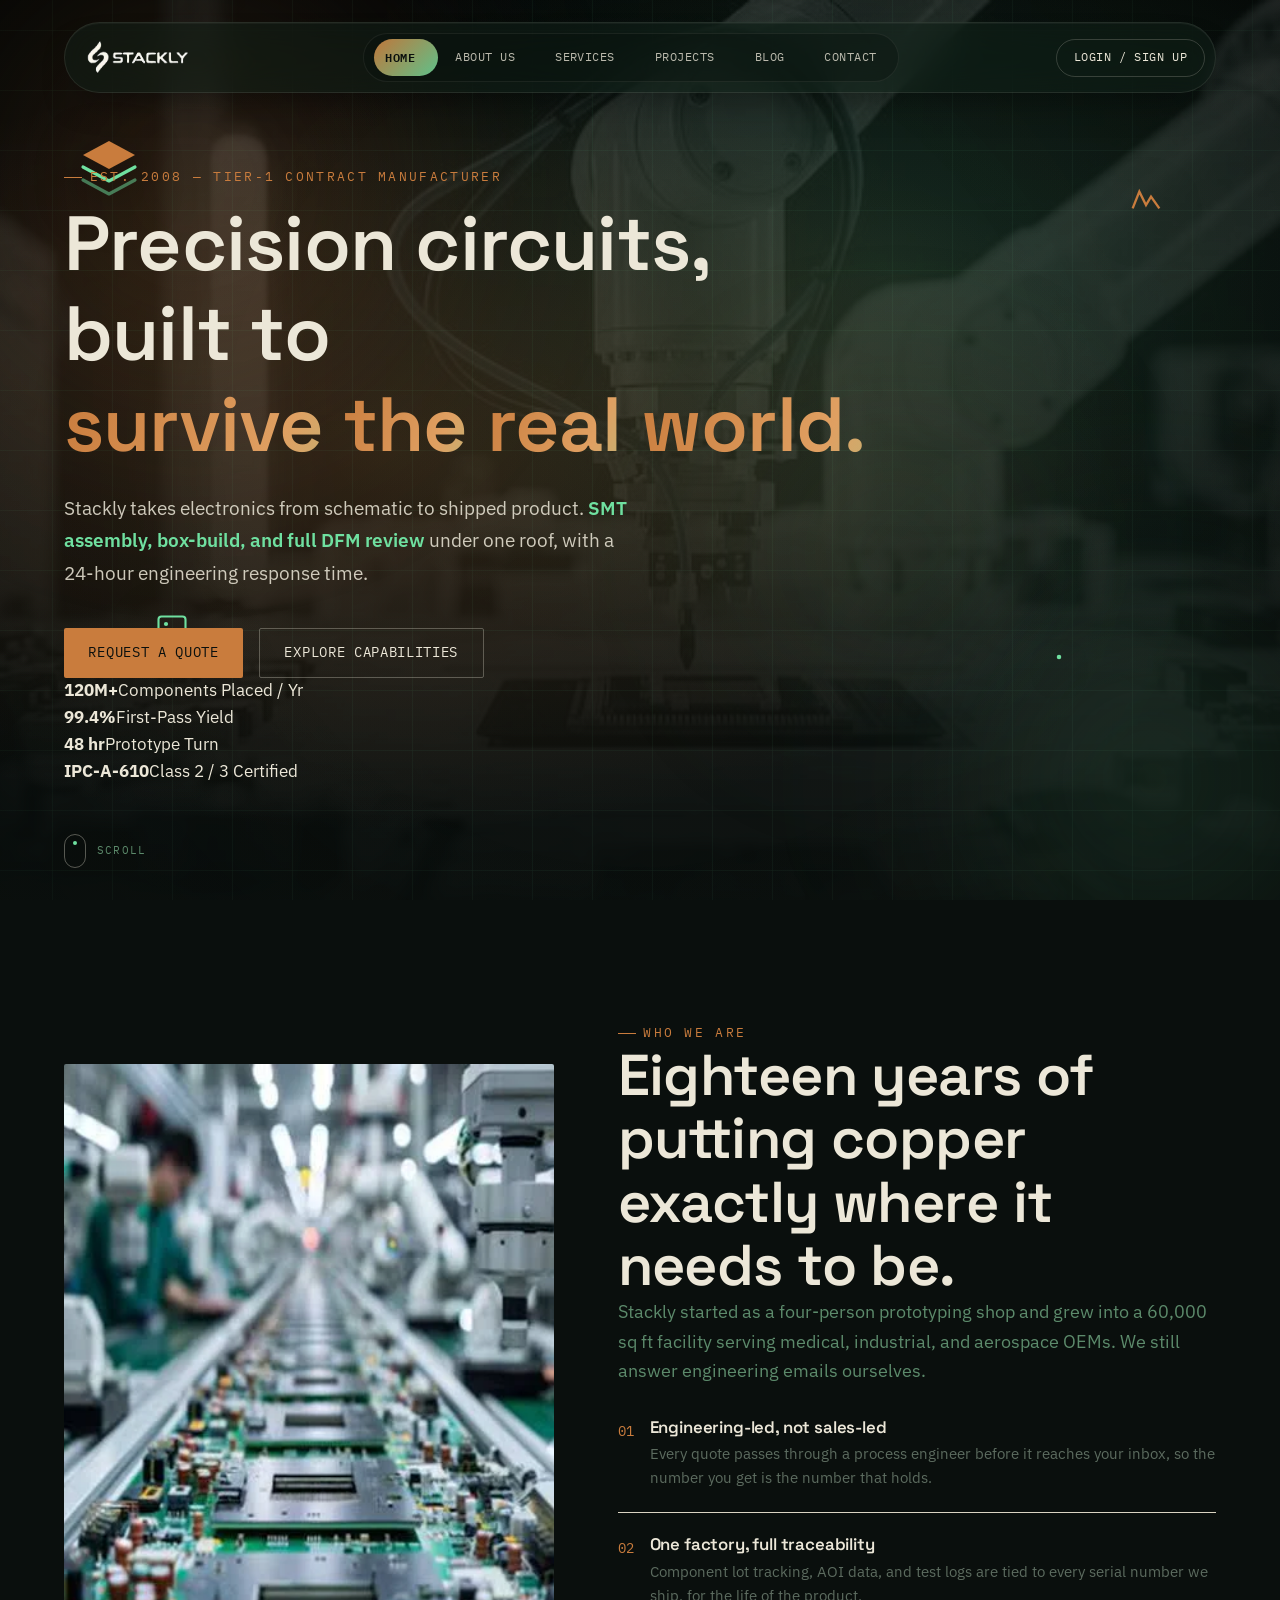
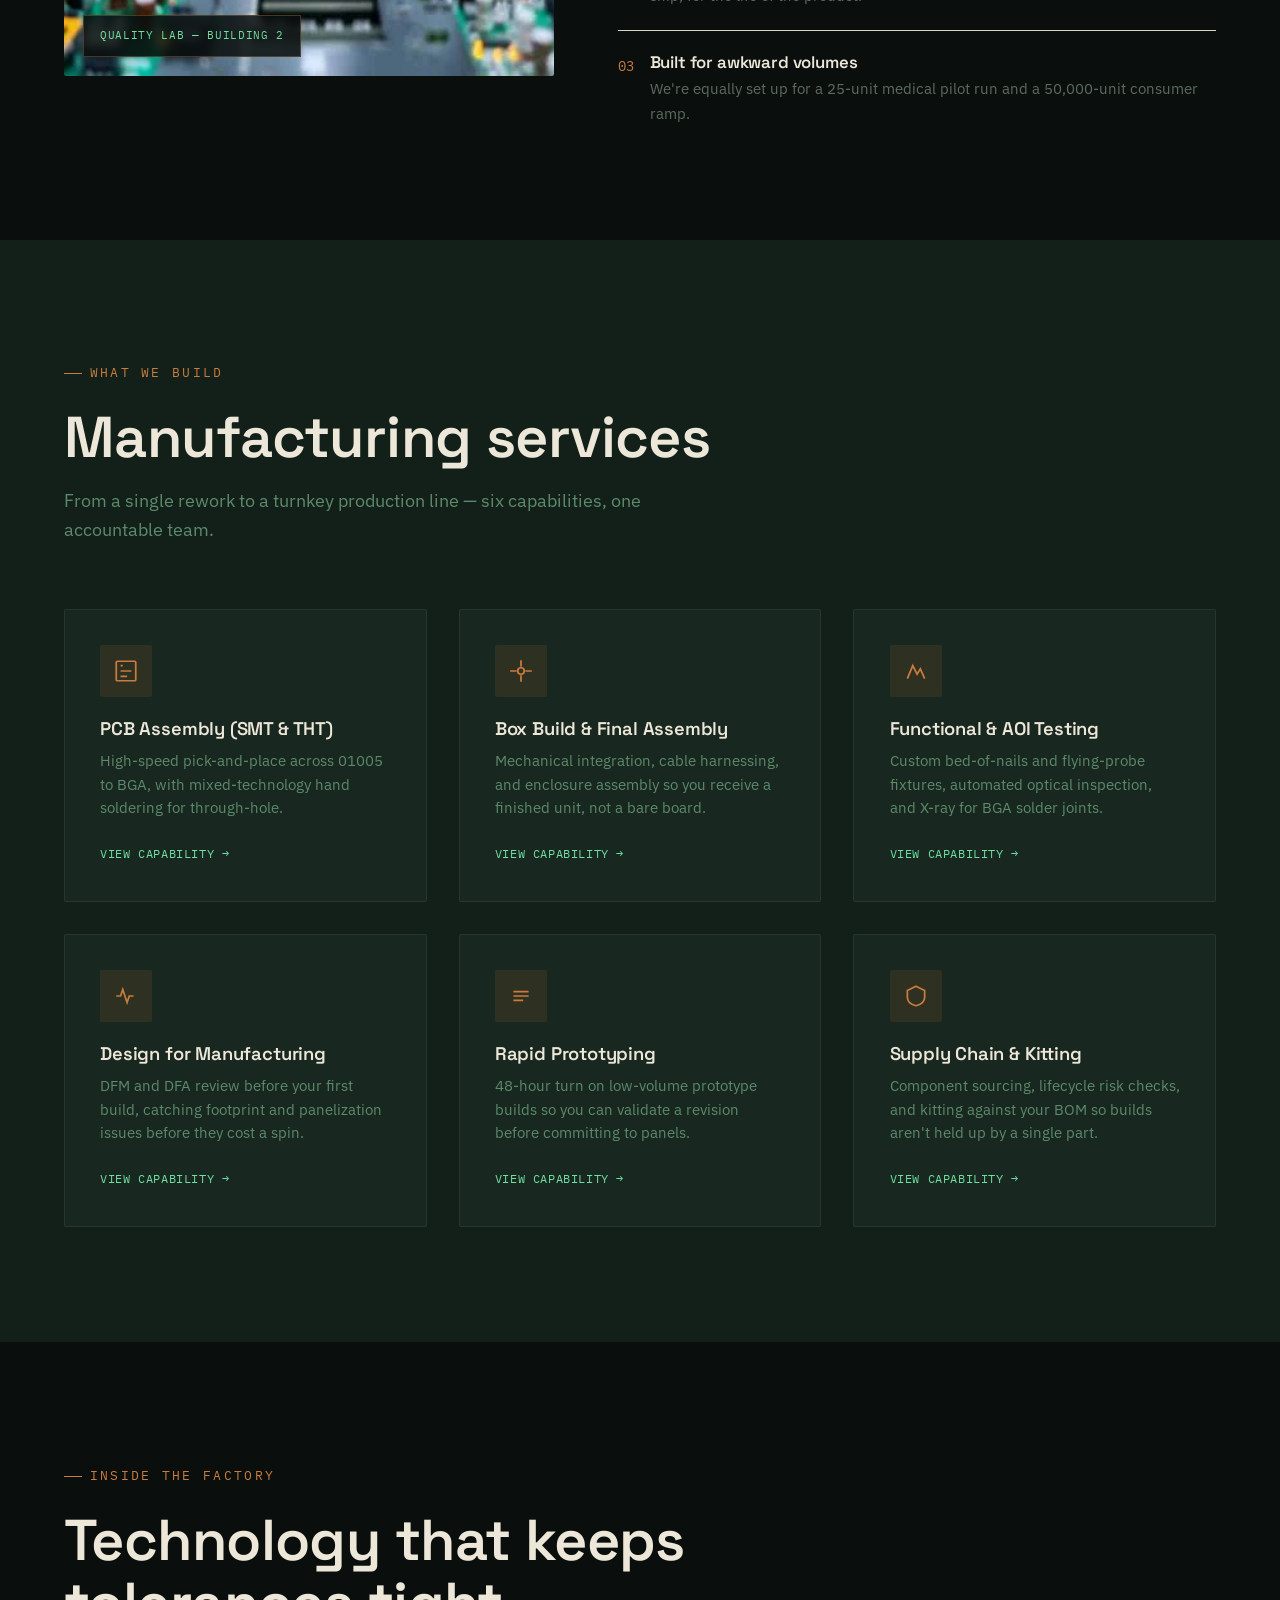
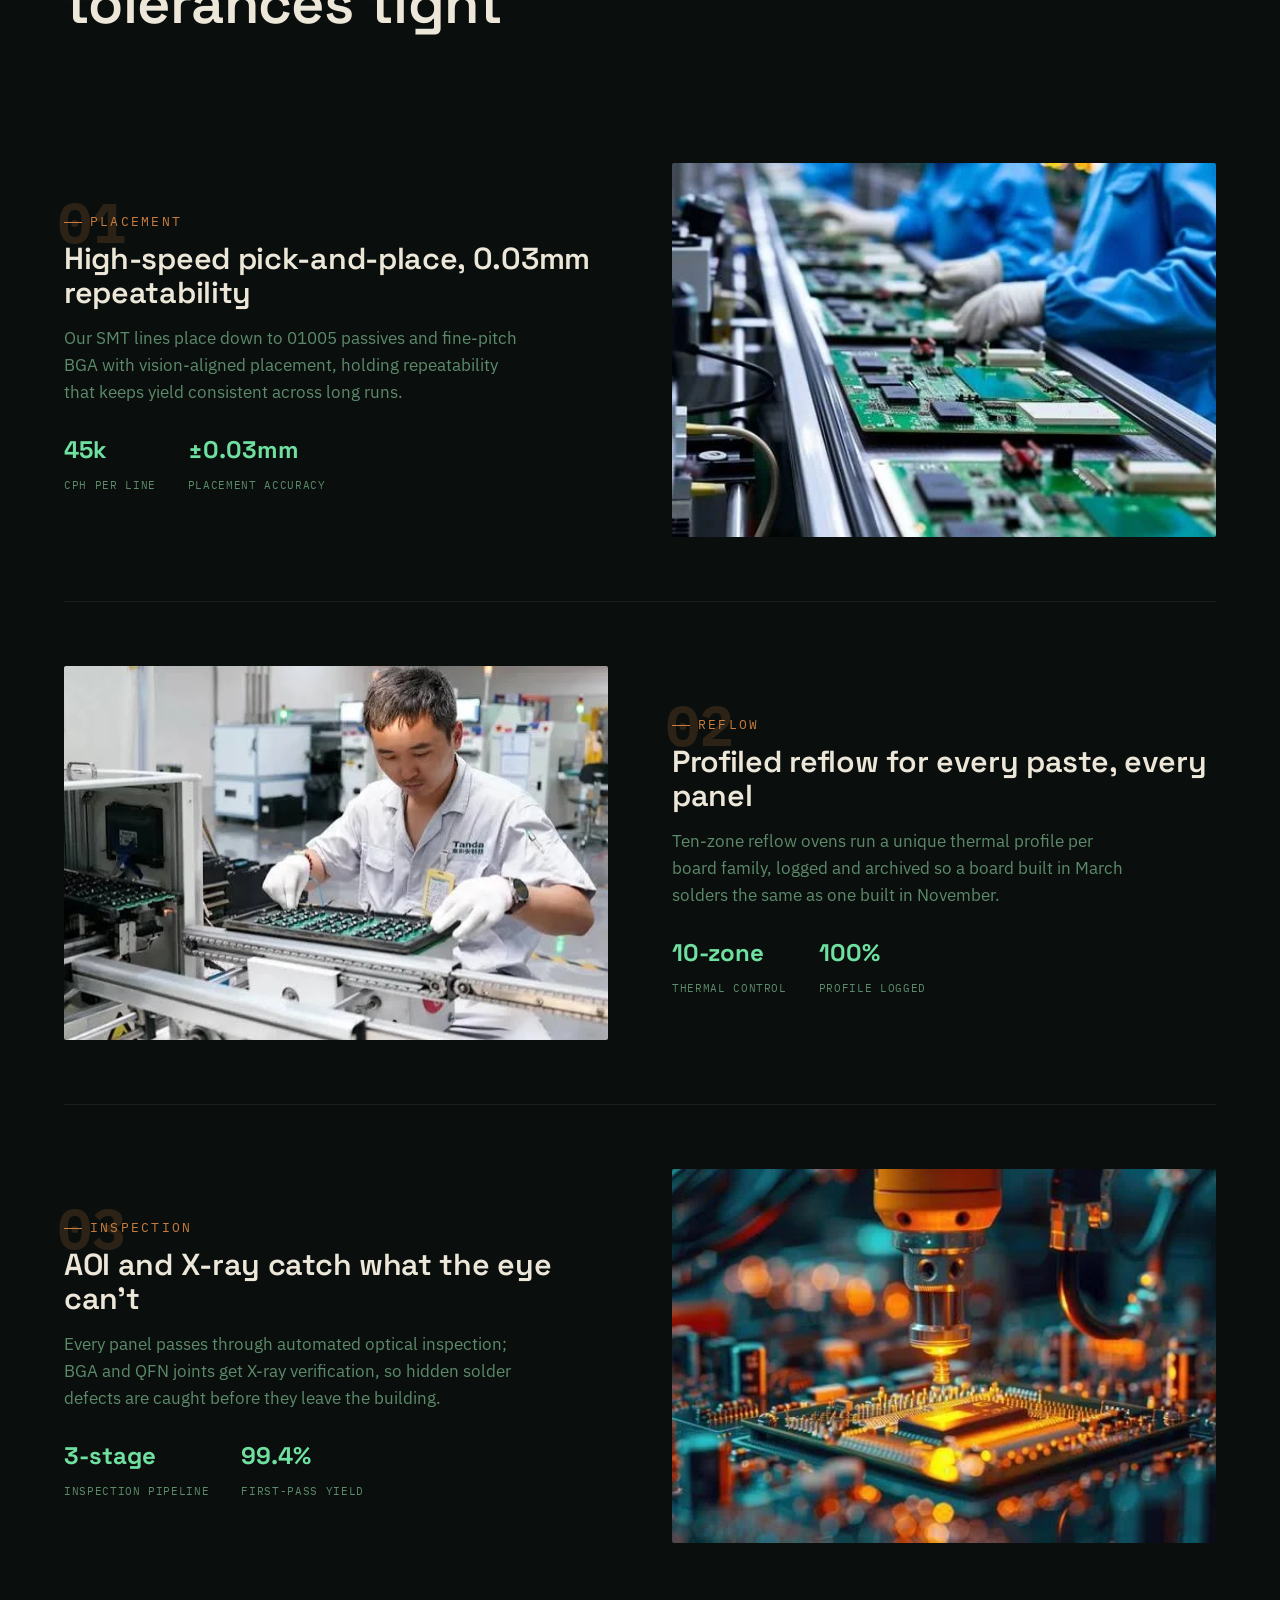
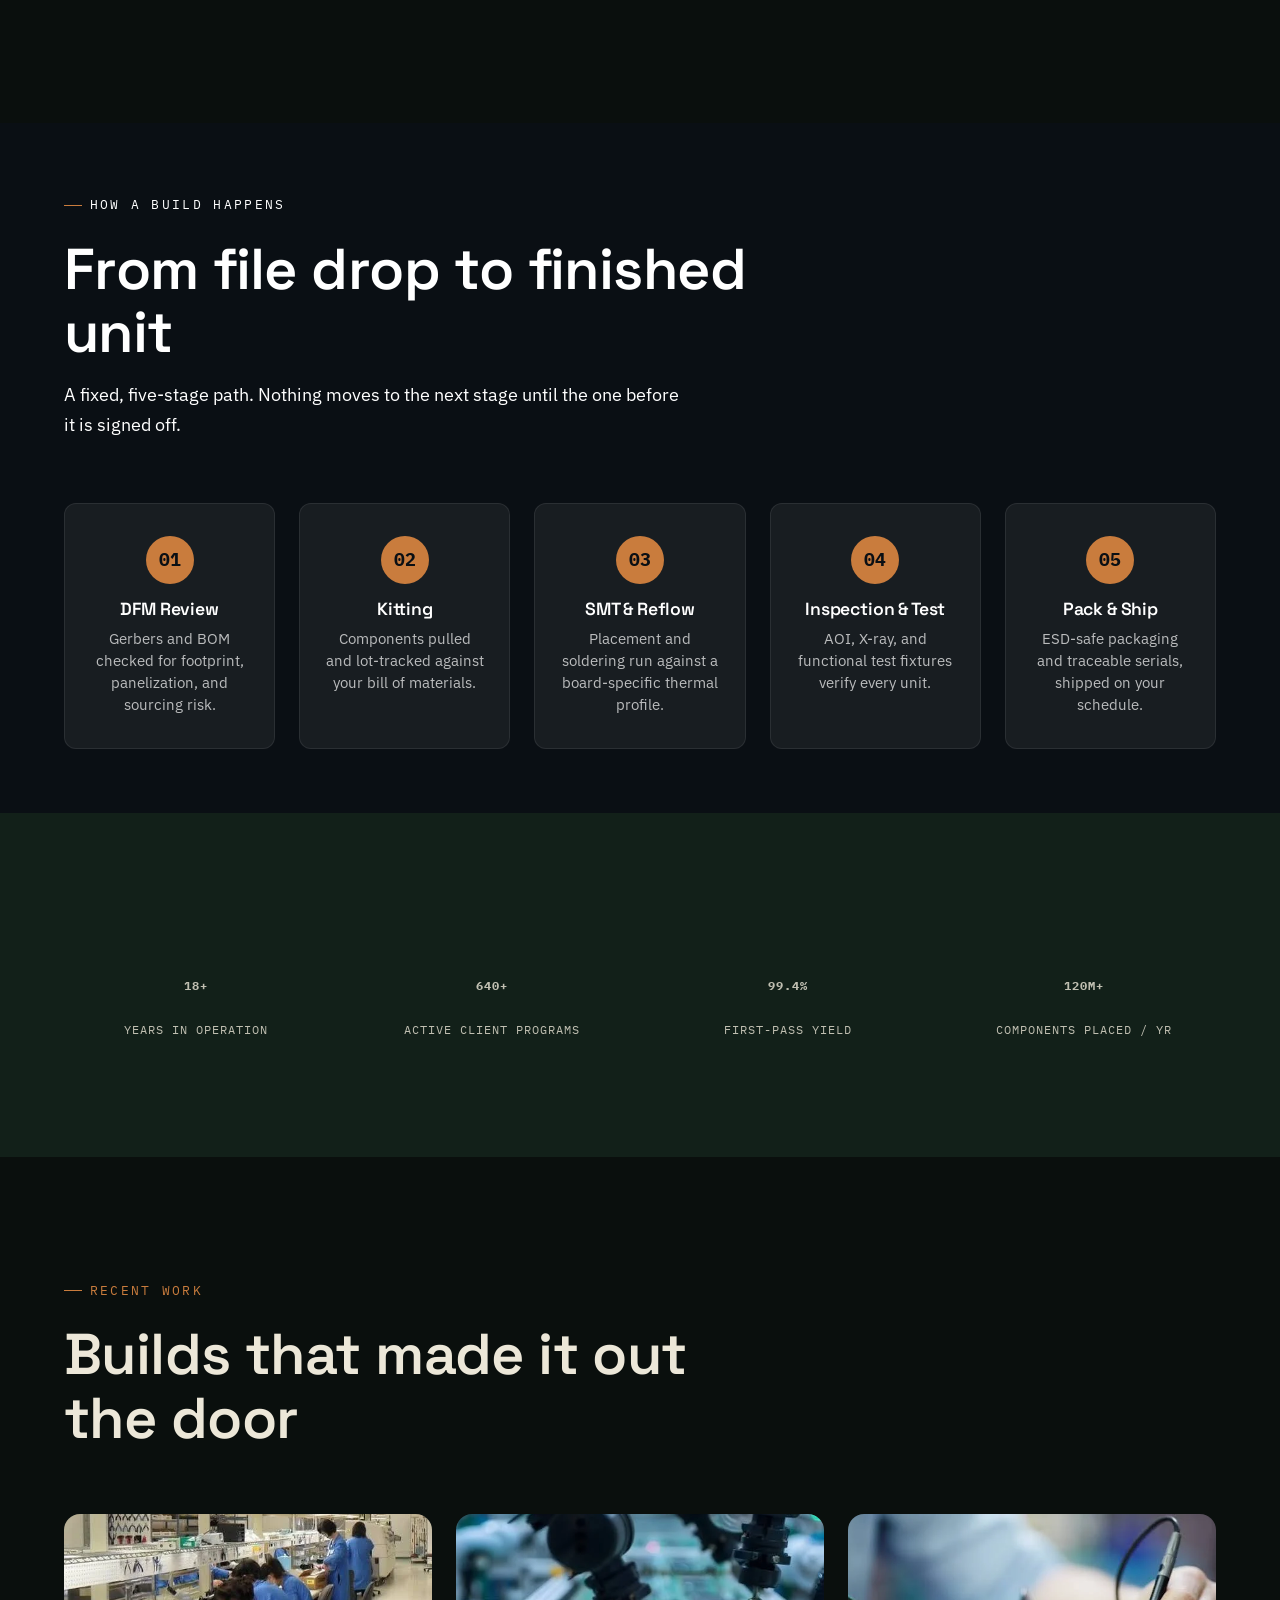
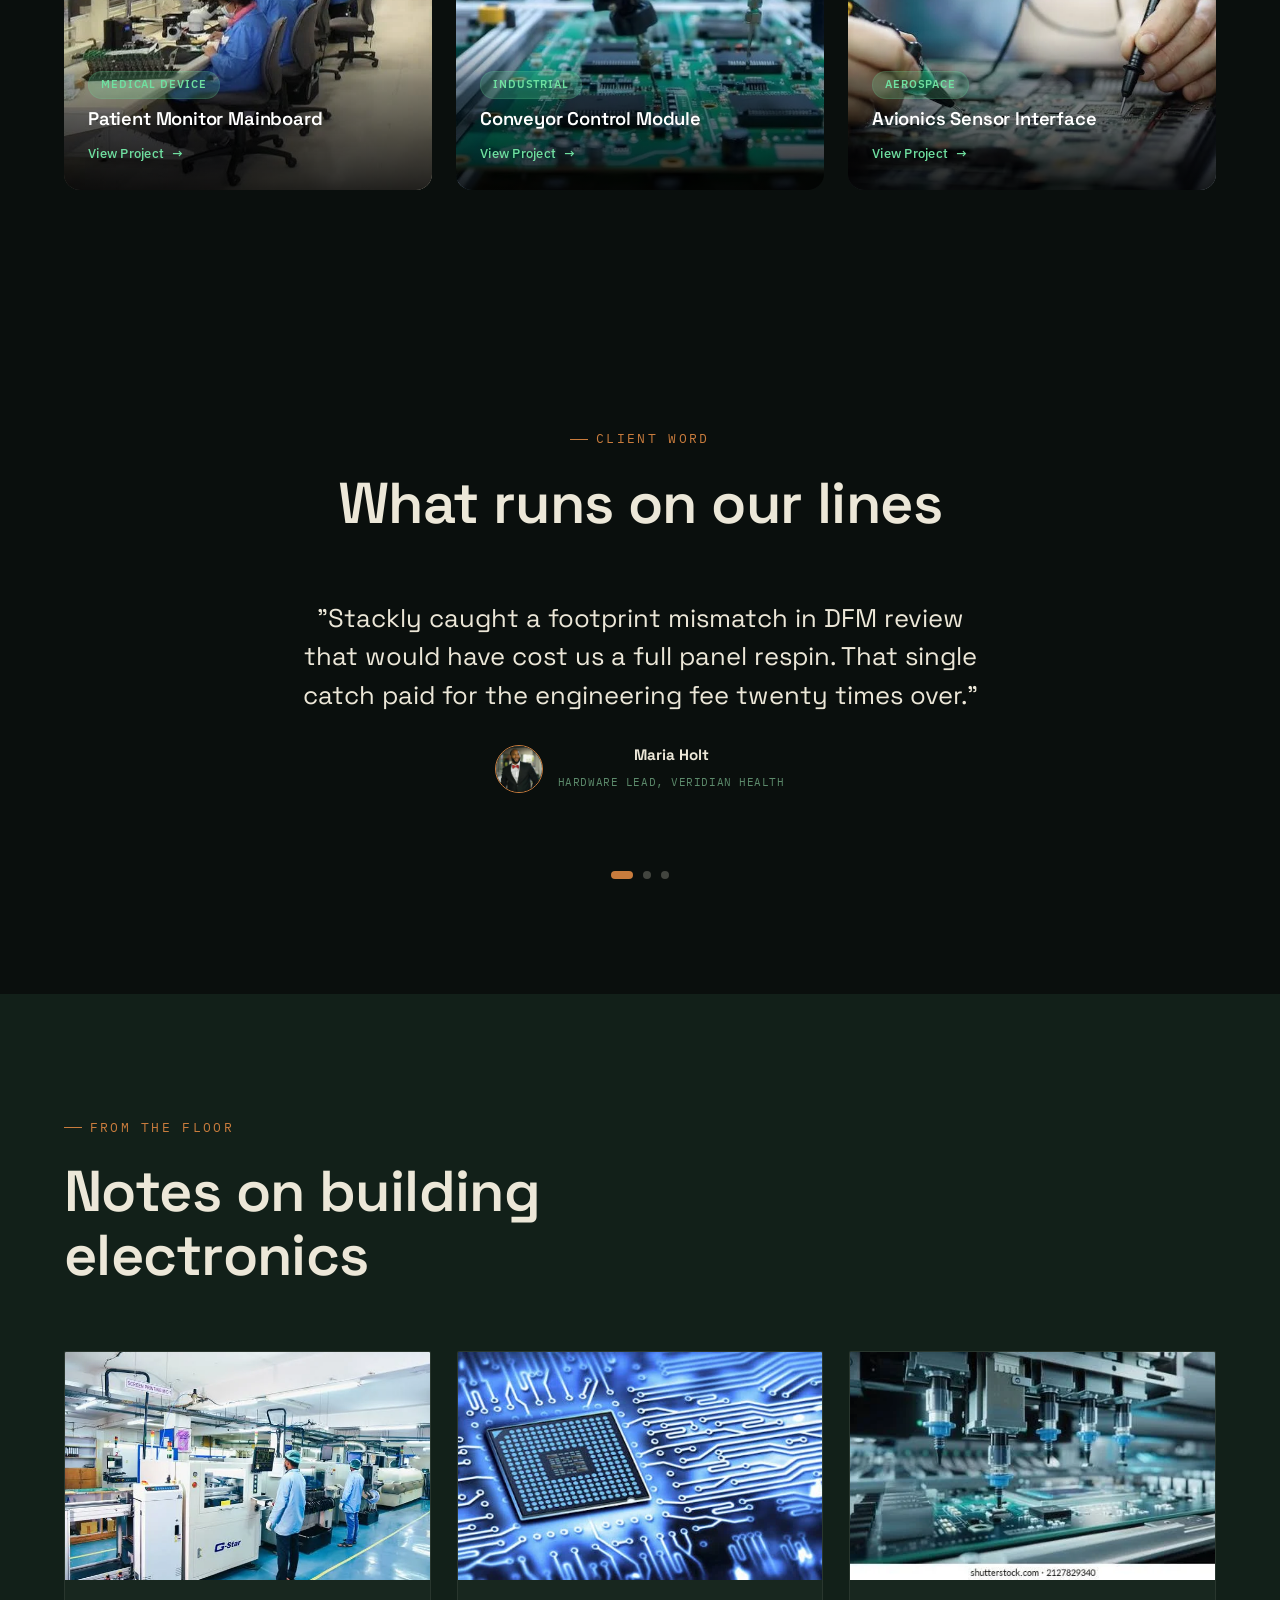
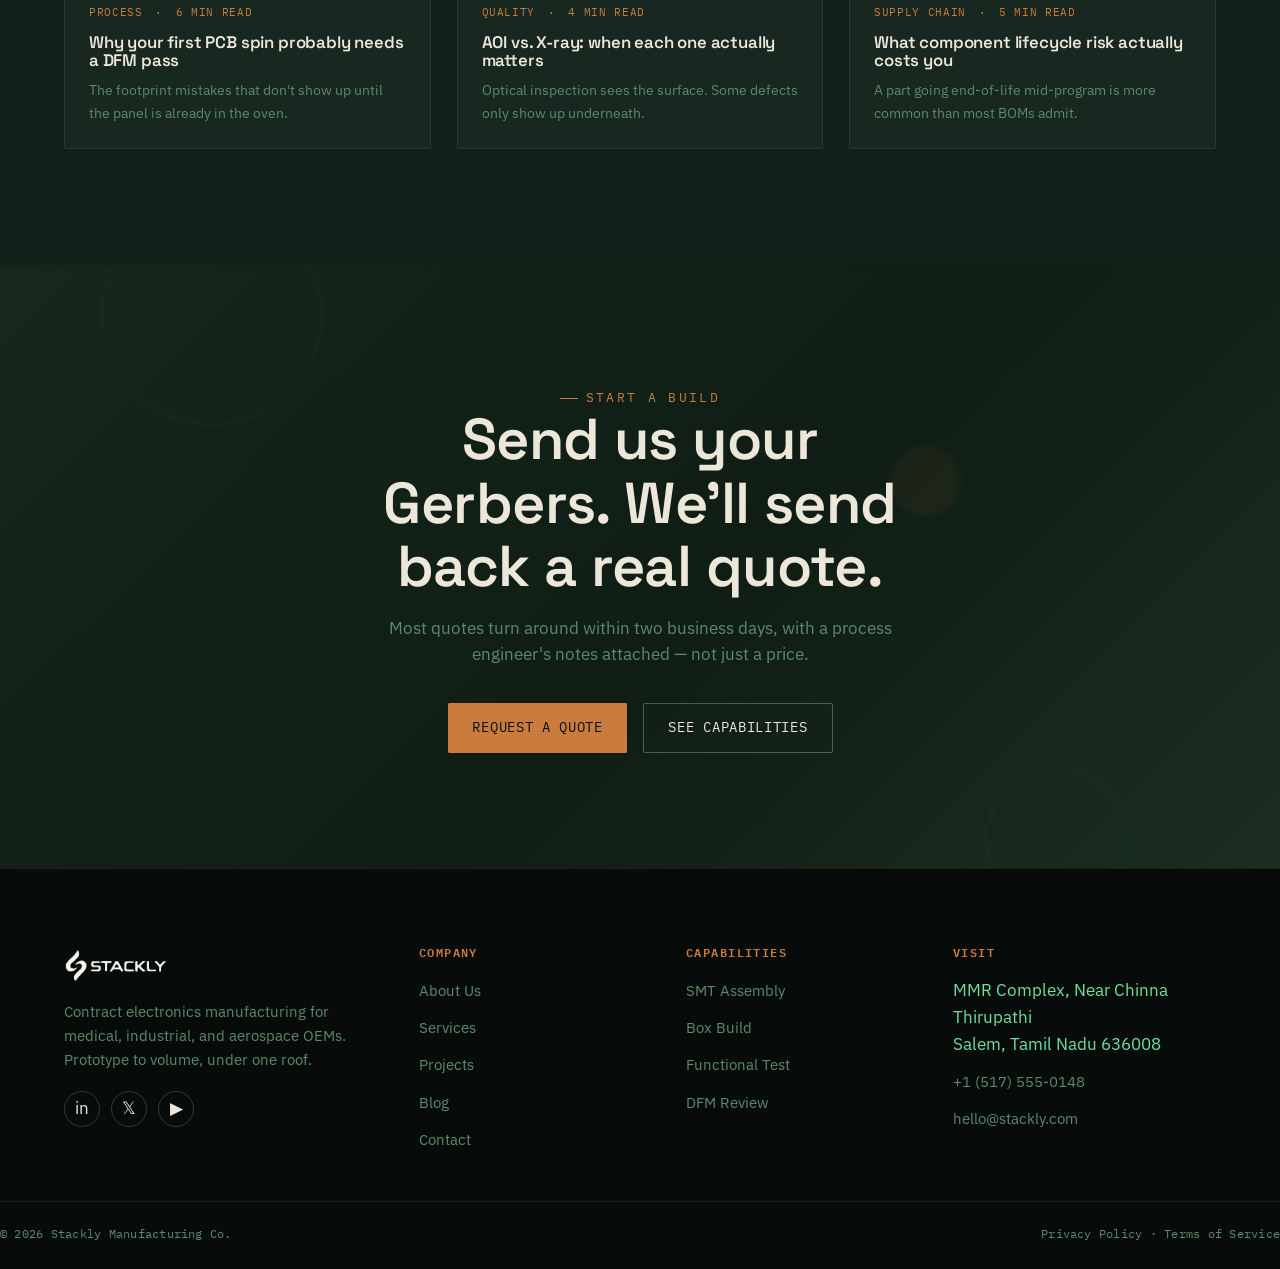
==== commit 706bccf4: "Add files via upload" ====
--- a/index.html
+++ b/index.html
@@ -458,9 +458,9 @@
       </a>
       <p>Contract electronics manufacturing for medical, industrial, and aerospace OEMs. Prototype to volume, under one roof.</p>
       <div class="footer-social">
-        <a href="#" aria-label="LinkedIn">in</a>
-        <a href="#" aria-label="X / Twitter">𝕏</a>
-        <a href="#" aria-label="YouTube">▶</a>
+        <a href="404.html" aria-label="LinkedIn">in</a>
+        <a href="404.html" aria-label="X / Twitter">𝕏</a>
+        <a href="404.html" aria-label="YouTube">▶</a>
       </div>
     </div>
     <div class="footer-col">
@@ -493,7 +493,7 @@
   </div>
   <div class="container footer-bottom">
     <span>© 2026 Stackly Manufacturing Co.</span>
-    <span><a href="#">Privacy Policy</a> · <a href="#">Terms of Service</a></span>
+    <span><a href="404.html">Privacy Policy</a> · <a href="404.html">Terms of Service</a></span>
   </div>
 </footer>
 
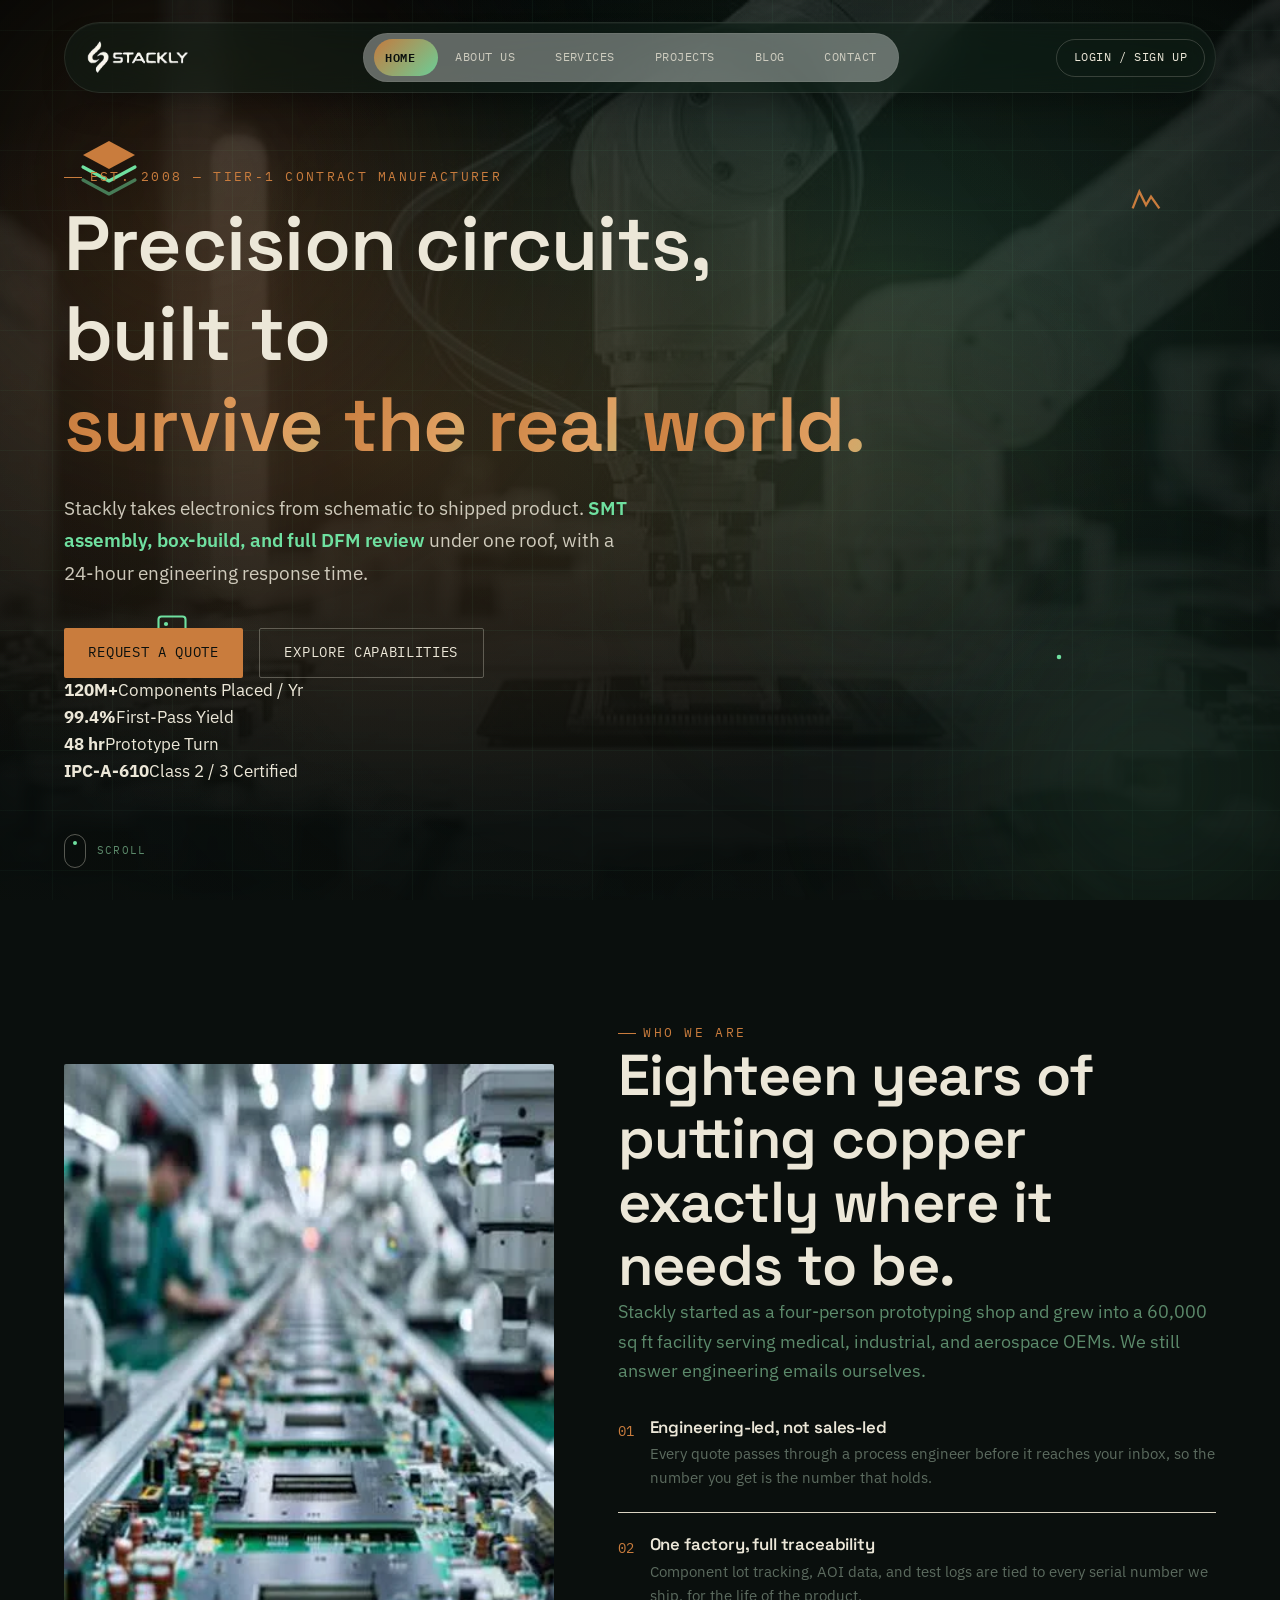
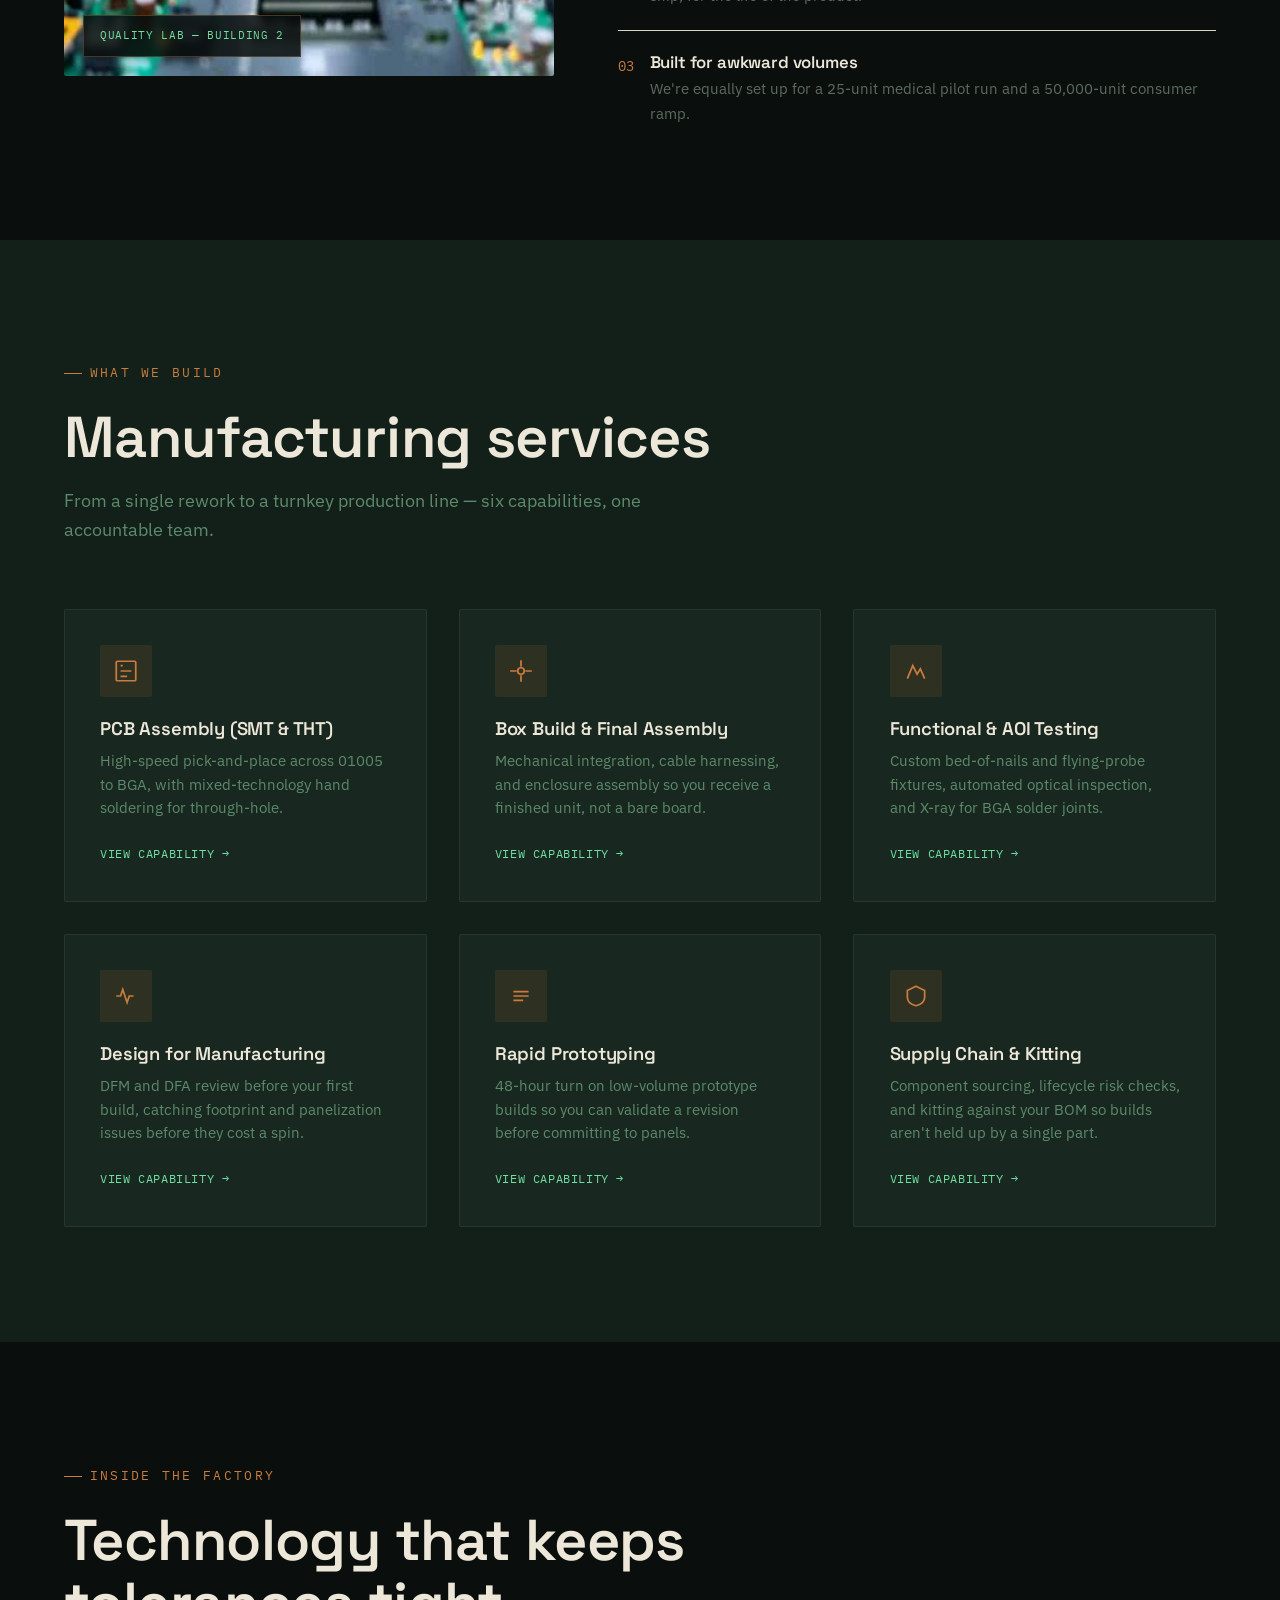
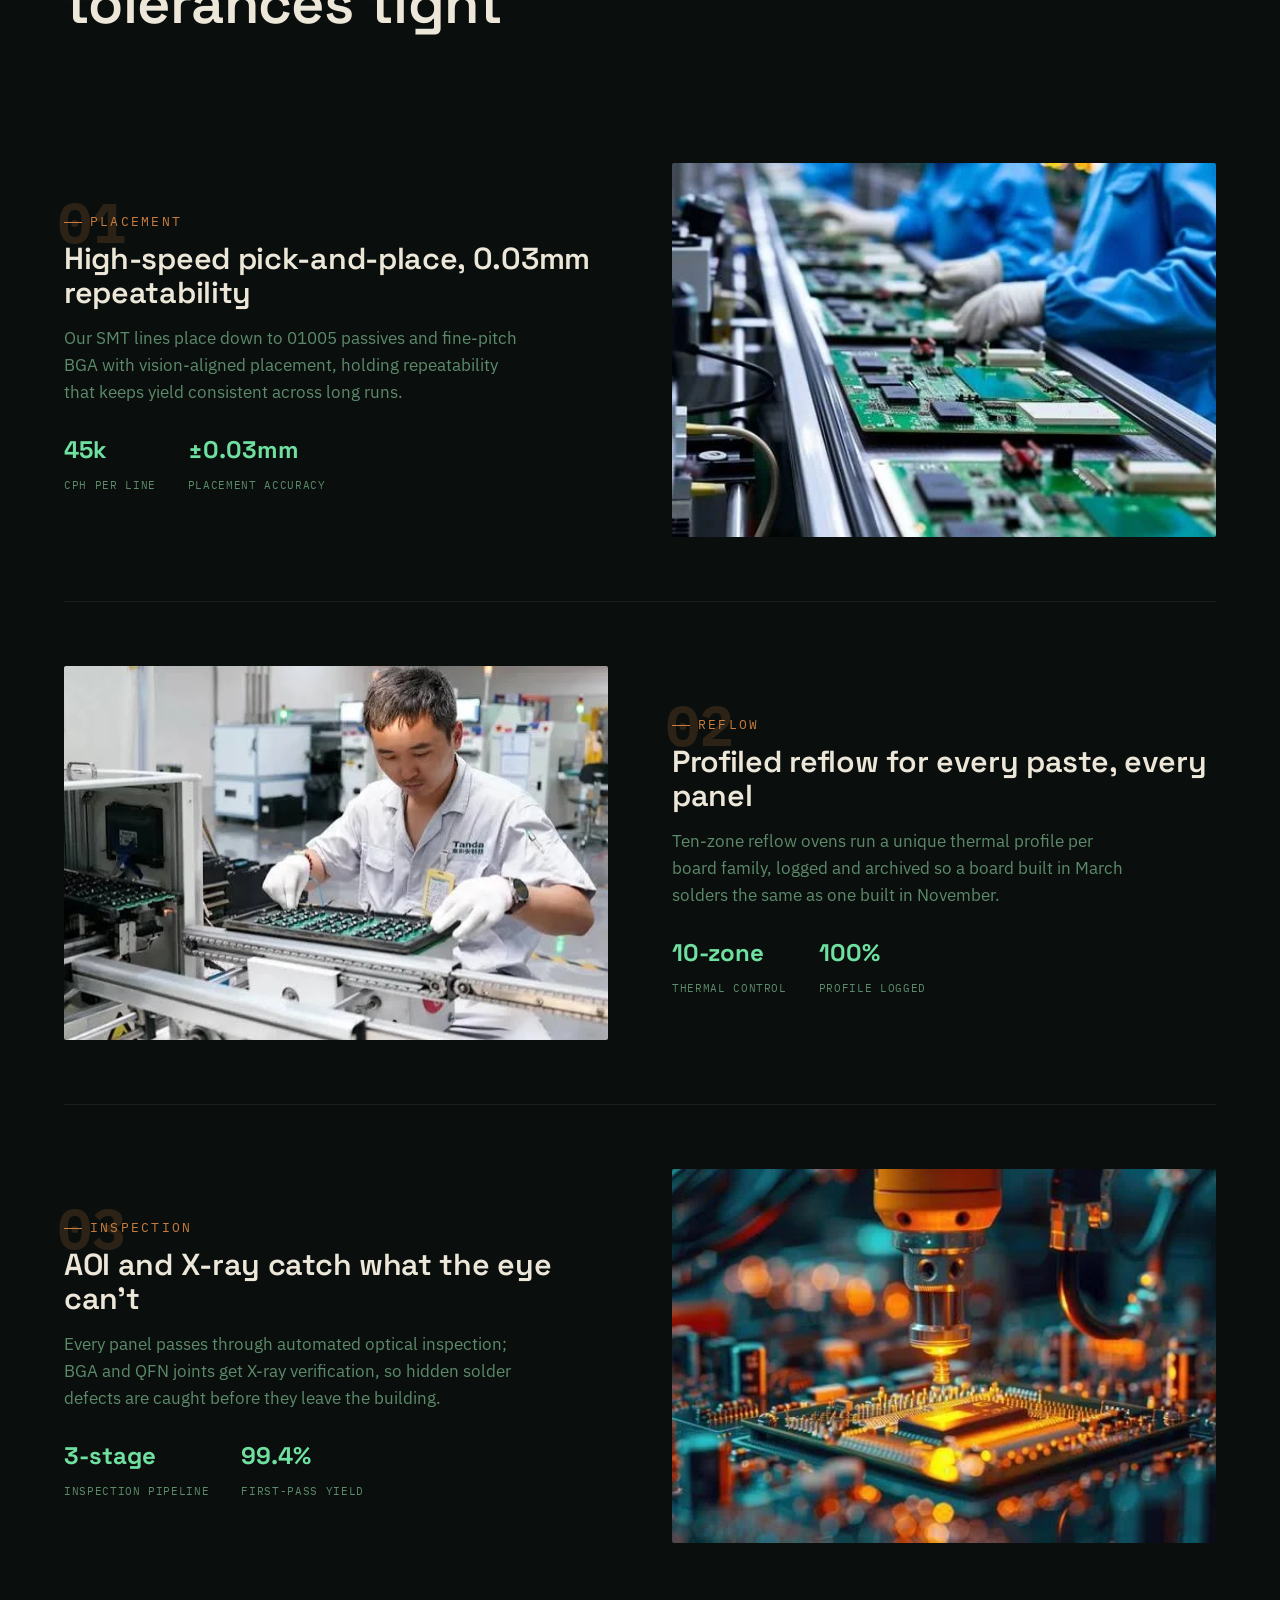
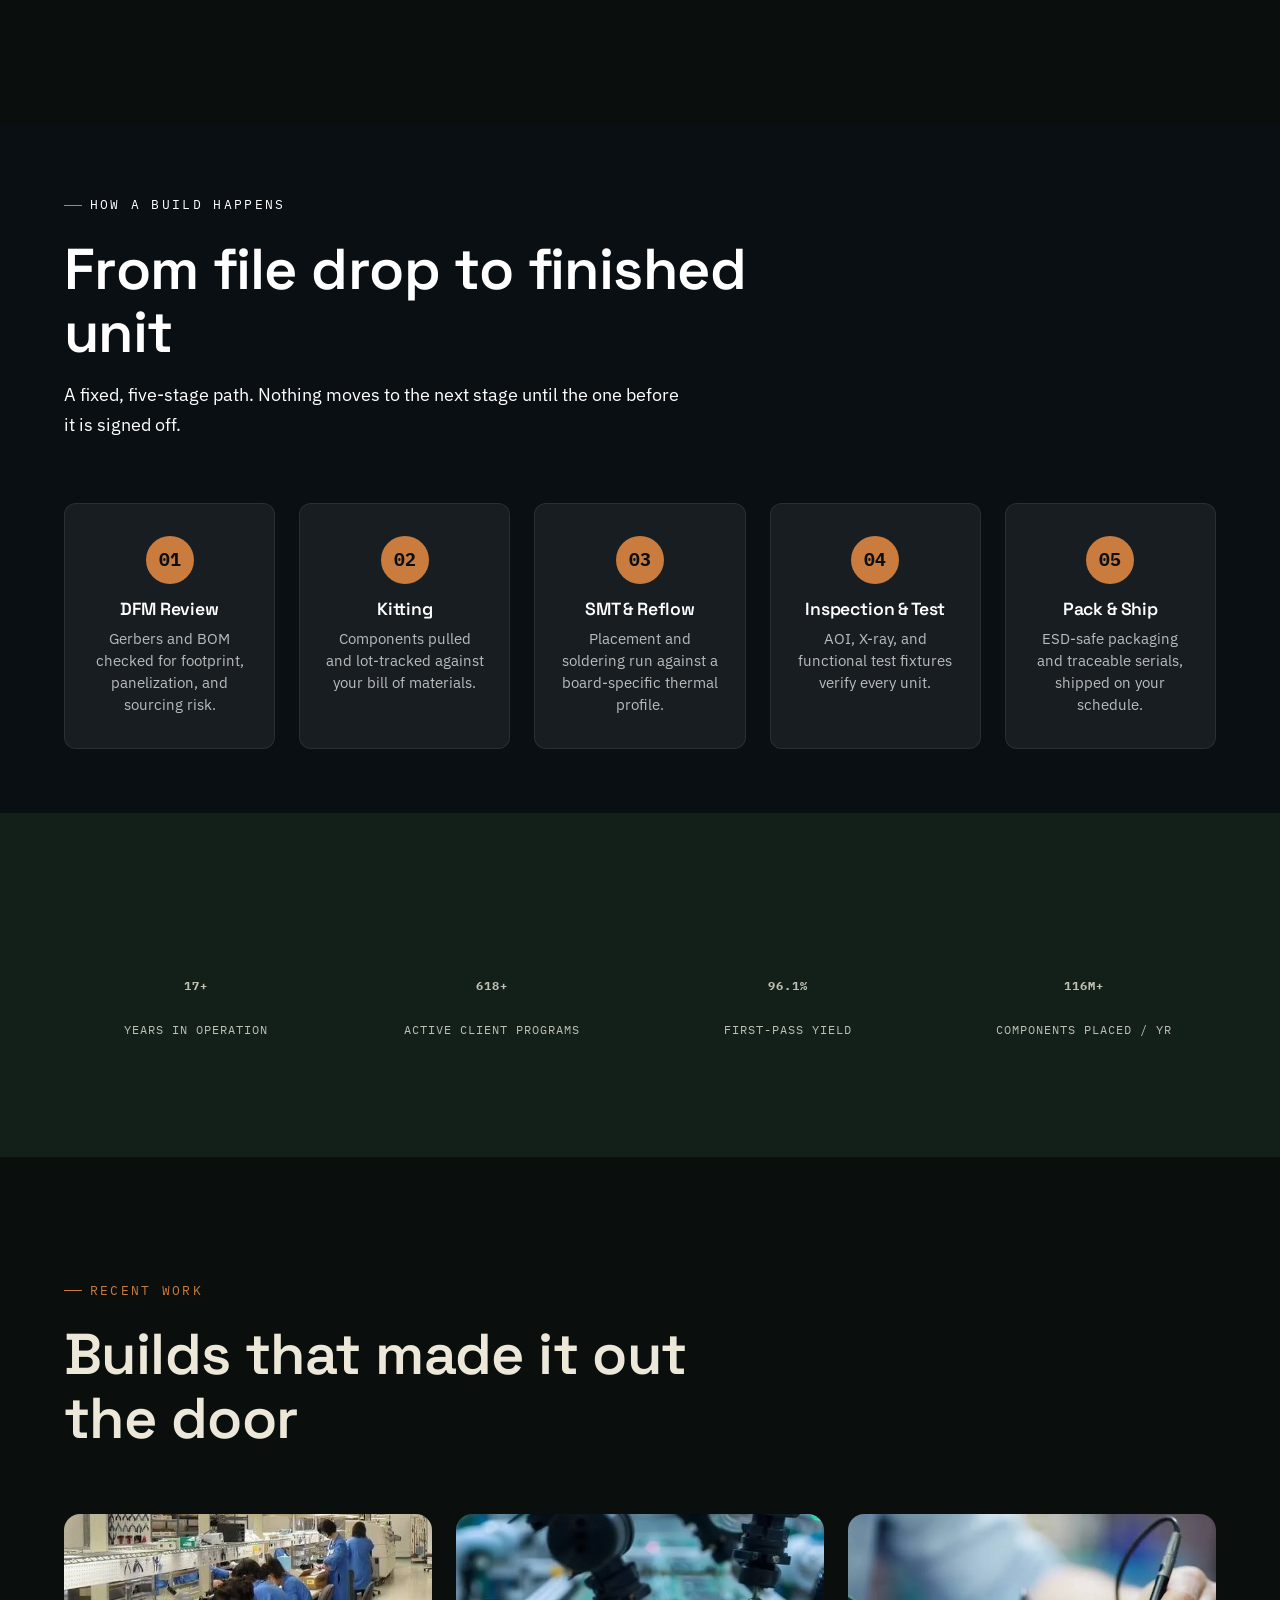
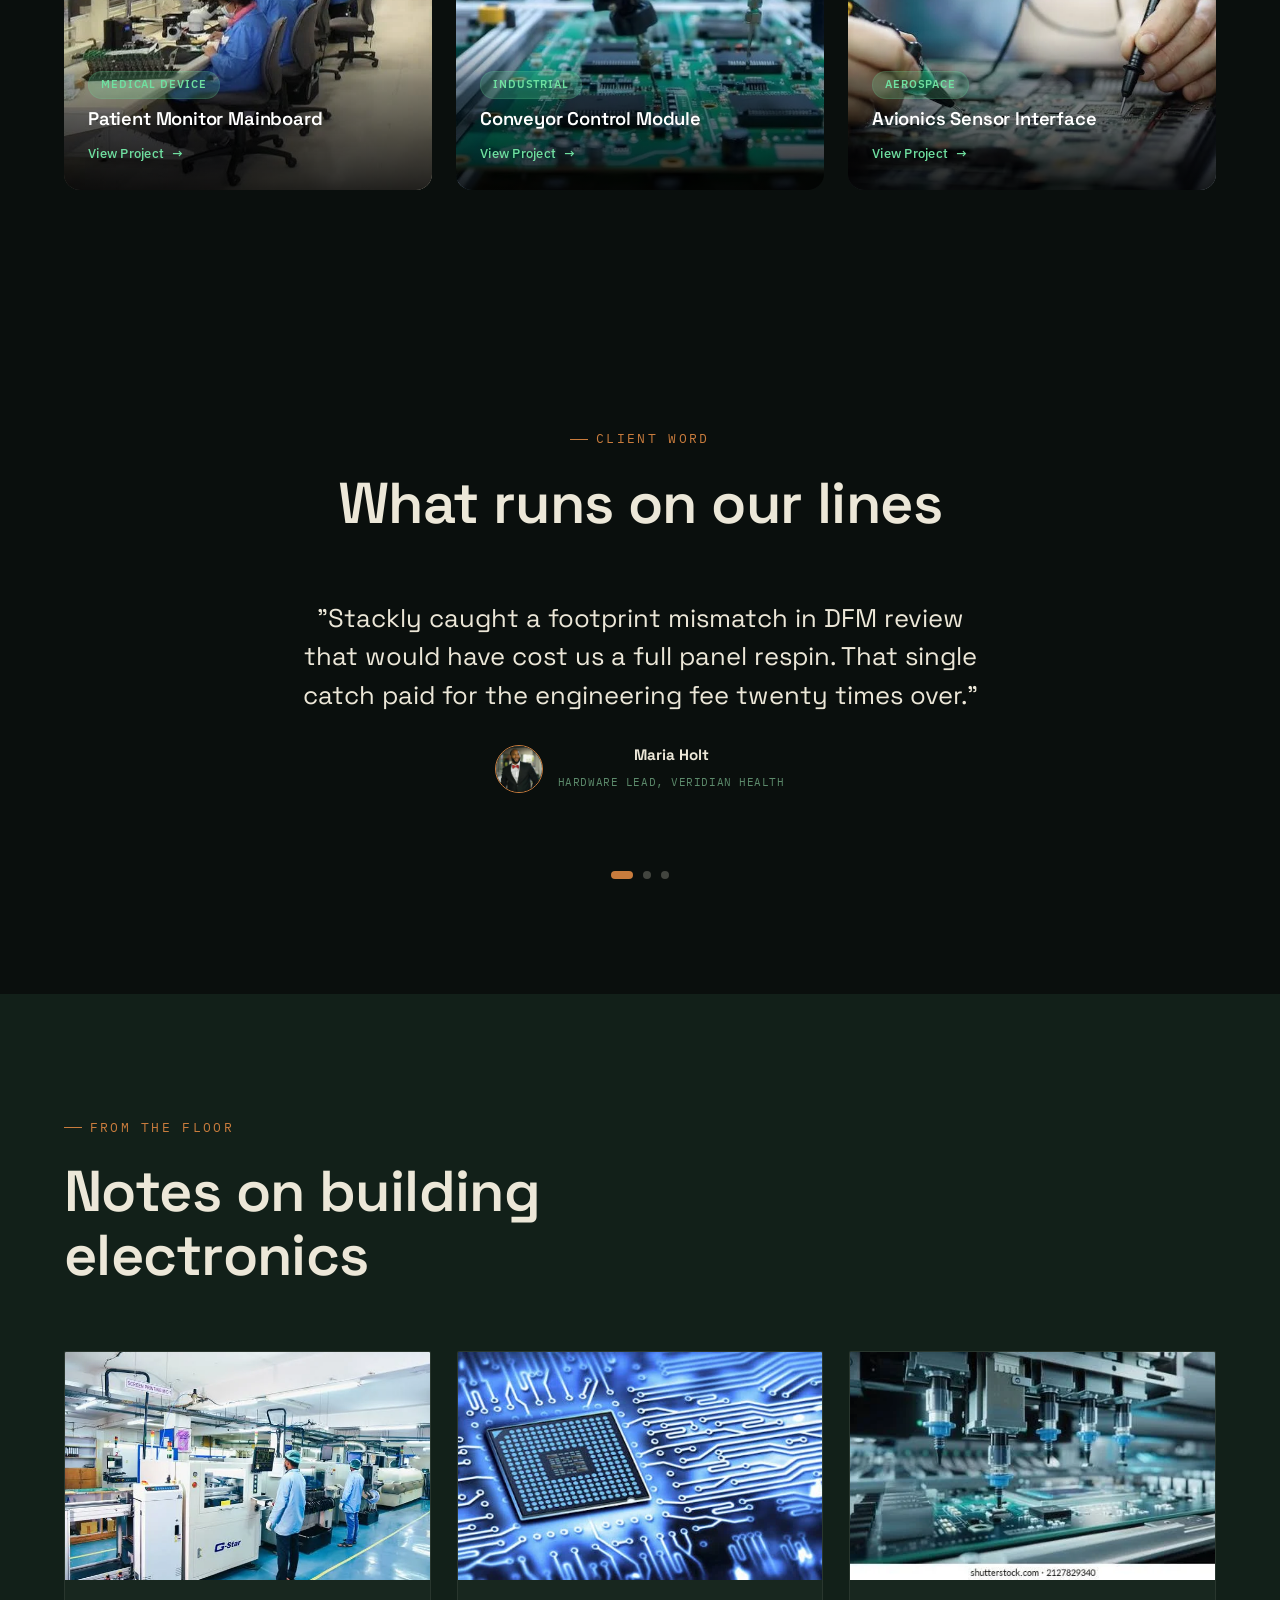
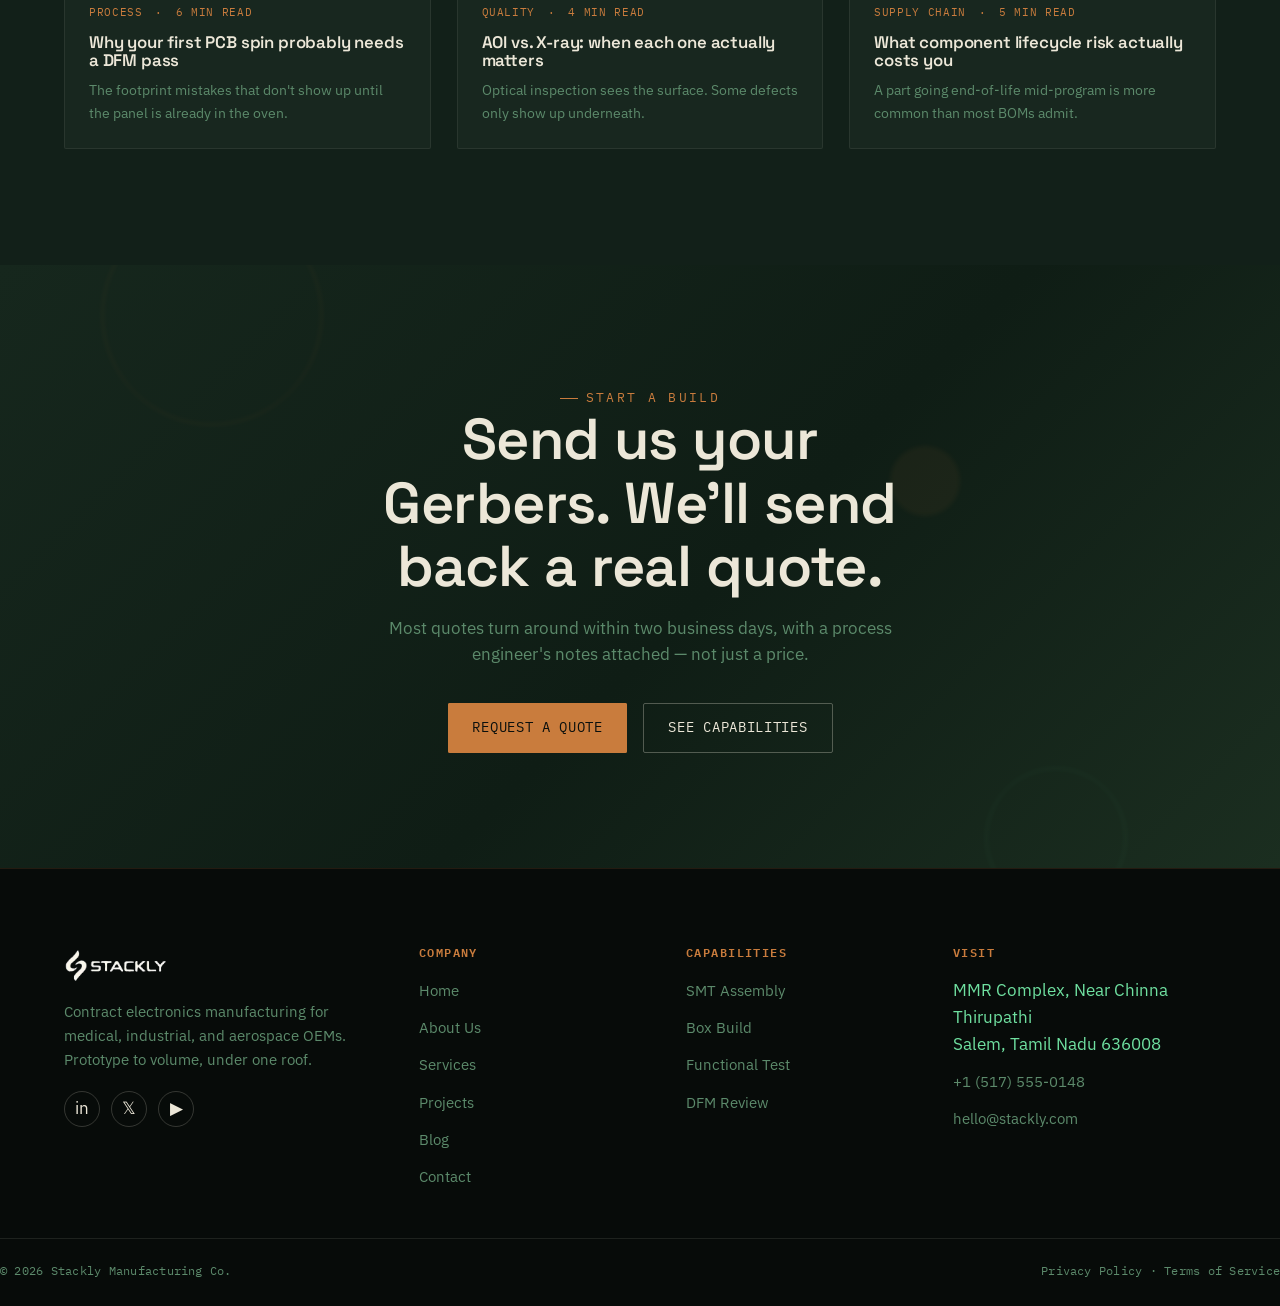
==== commit 1472ee8a: "Add files via upload" ====
--- a/index.html
+++ b/index.html
@@ -466,6 +466,7 @@
     <div class="footer-col">
       <h4>Company</h4>
       <ul>
+        <li><a href="index.html">Home</a></li>
         <li><a href="pages/about.html">About Us</a></li>
         <li><a href="pages/services.html">Services</a></li>
         <li><a href="pages/projects.html">Projects</a></li>
--- a/css/header-footer.css
+++ b/css/header-footer.css
@@ -101,7 +101,7 @@
   display: flex;
   align-items: center;
   gap: clamp(0.2rem, 1vw, 0.4rem);
-  background: rgba(10, 15, 13, 0.35);
+  background: rgba(255, 255, 255, 0.35);
   border: 1px solid rgba(236, 231, 216, 0.07);
   border-radius: 999px;
   padding: 0.3rem;
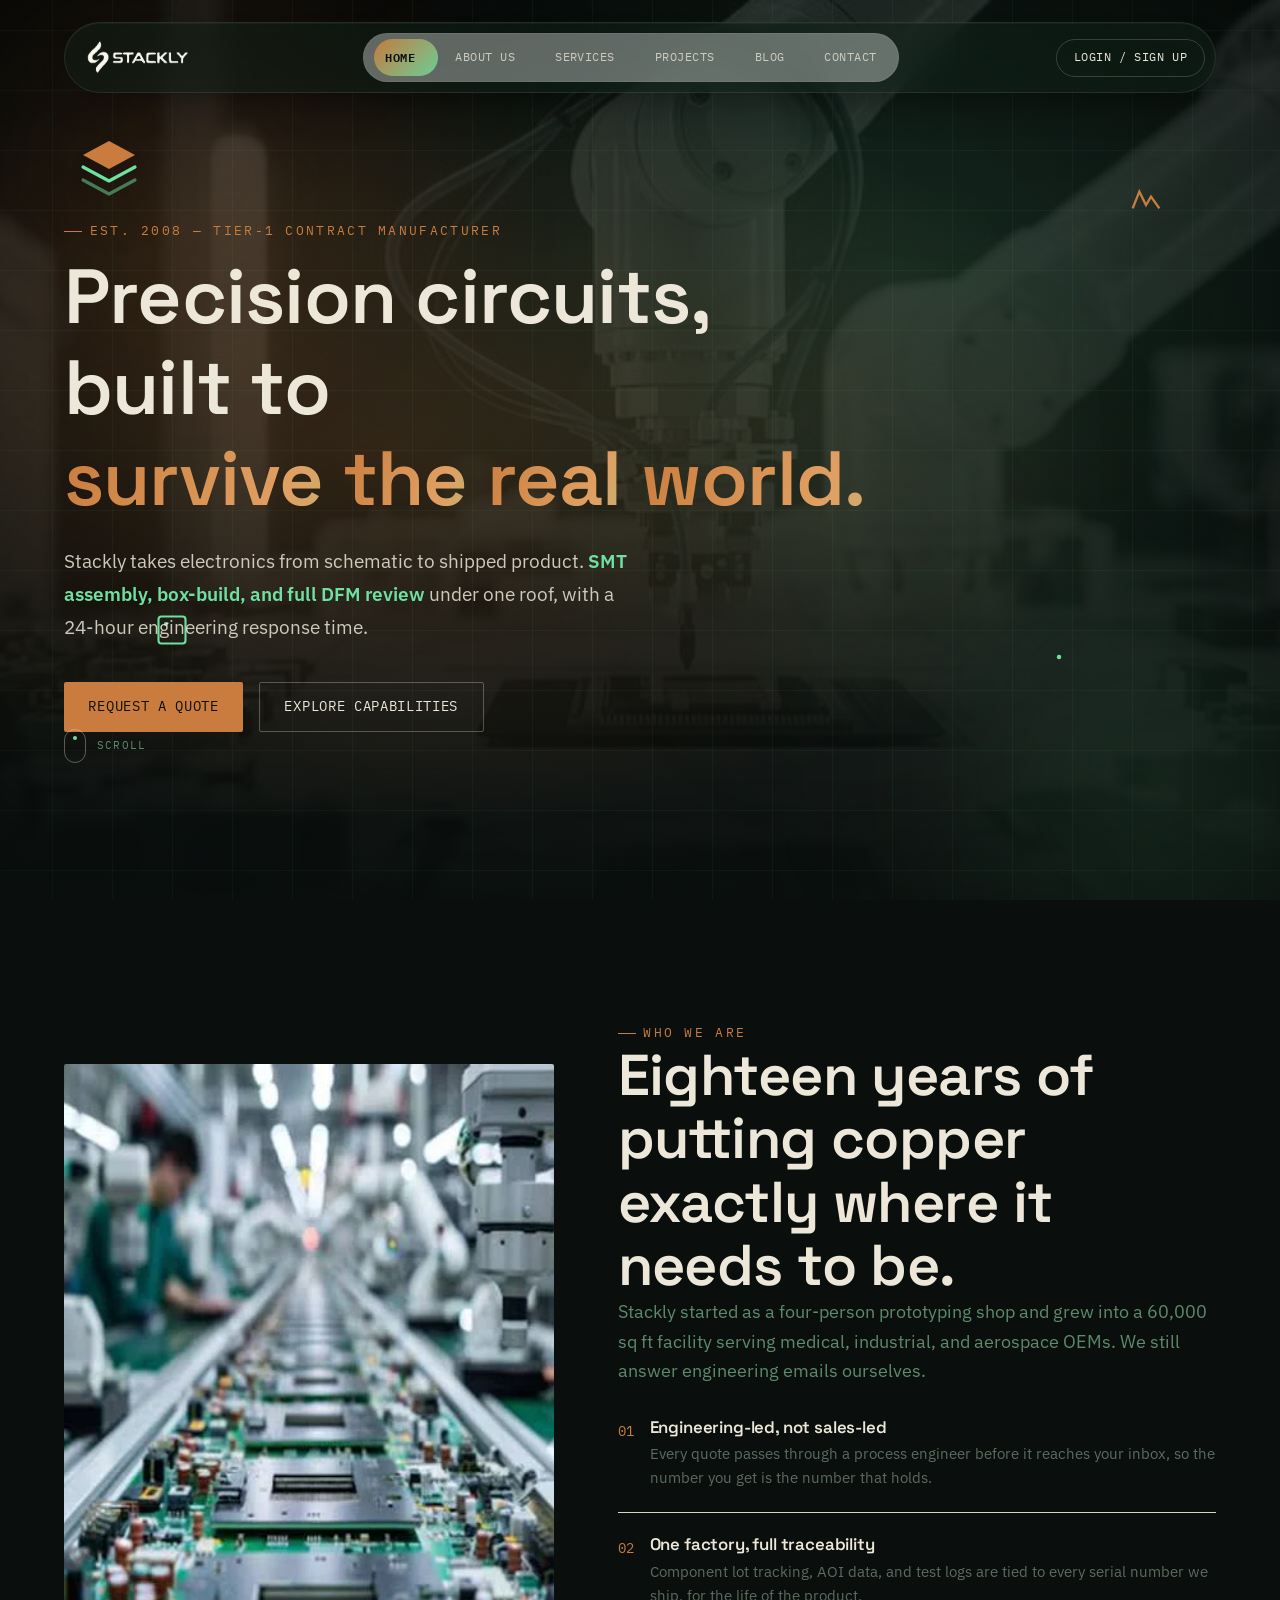
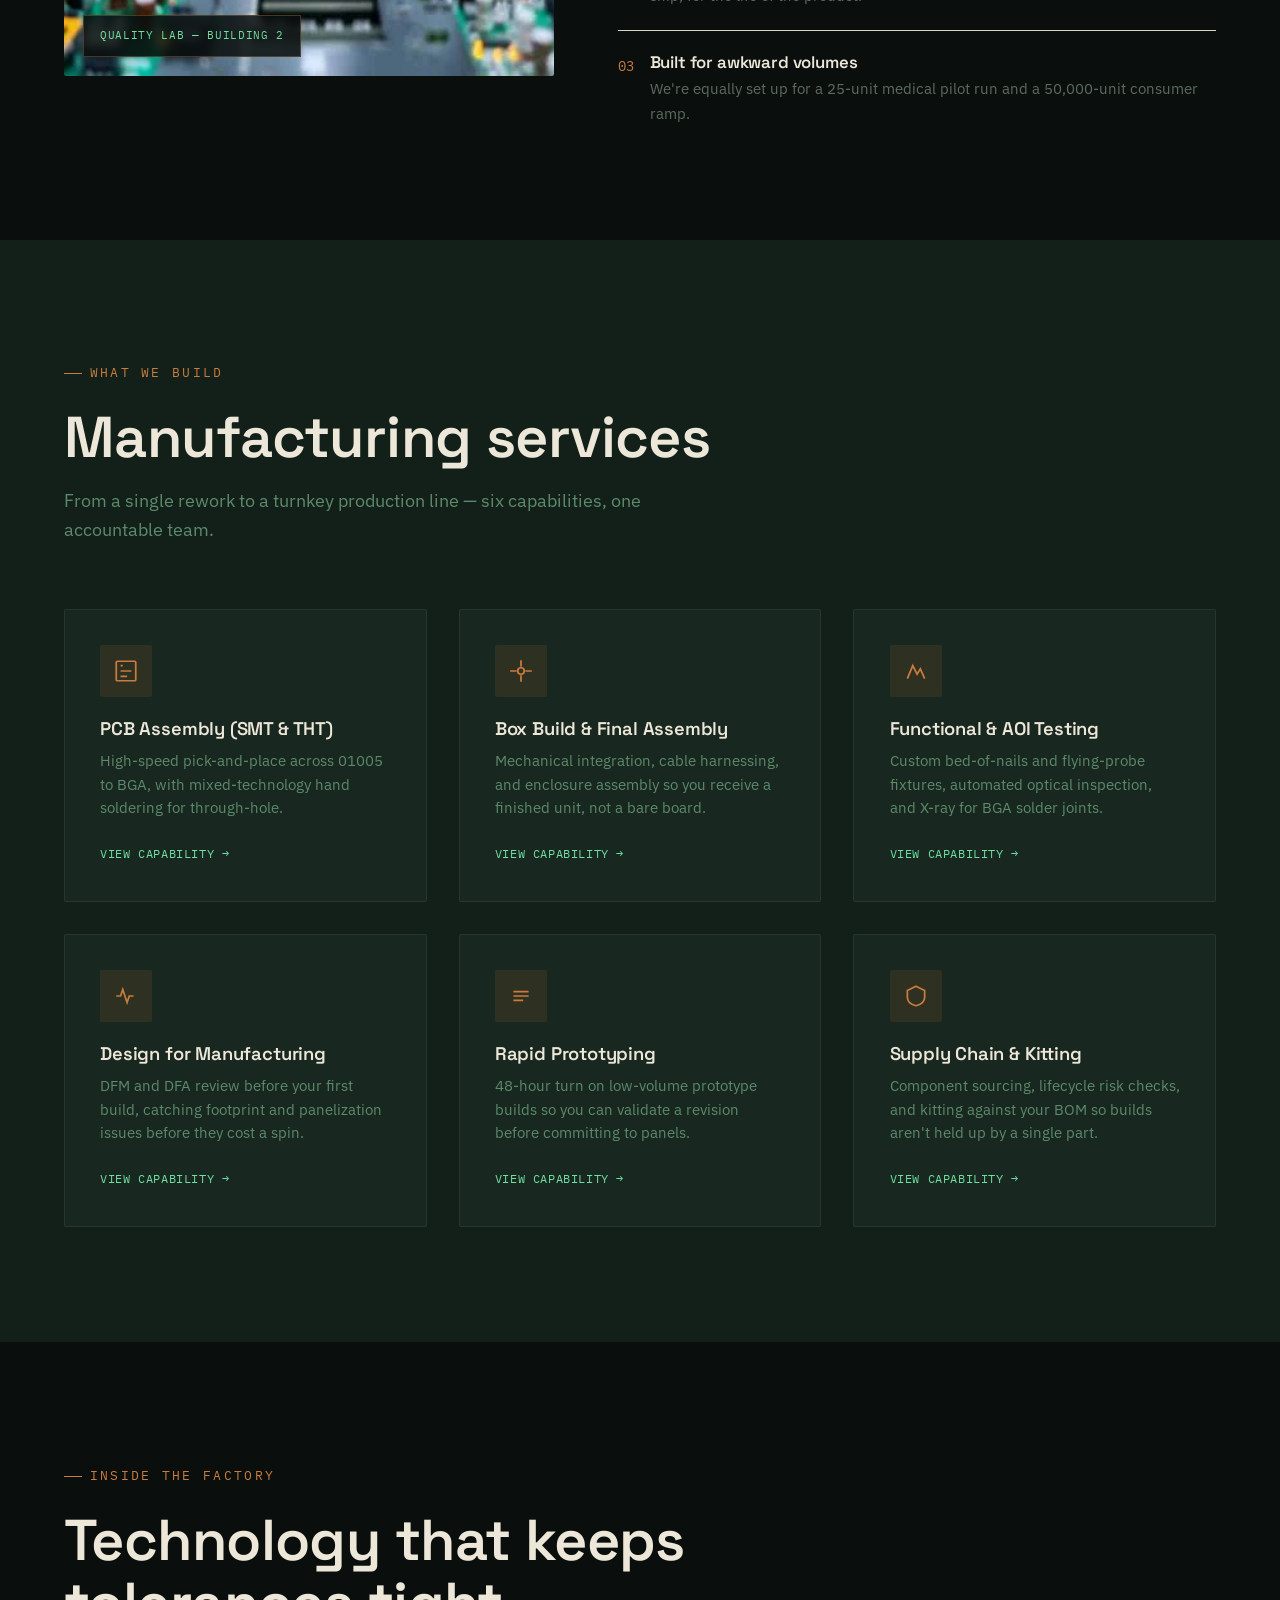
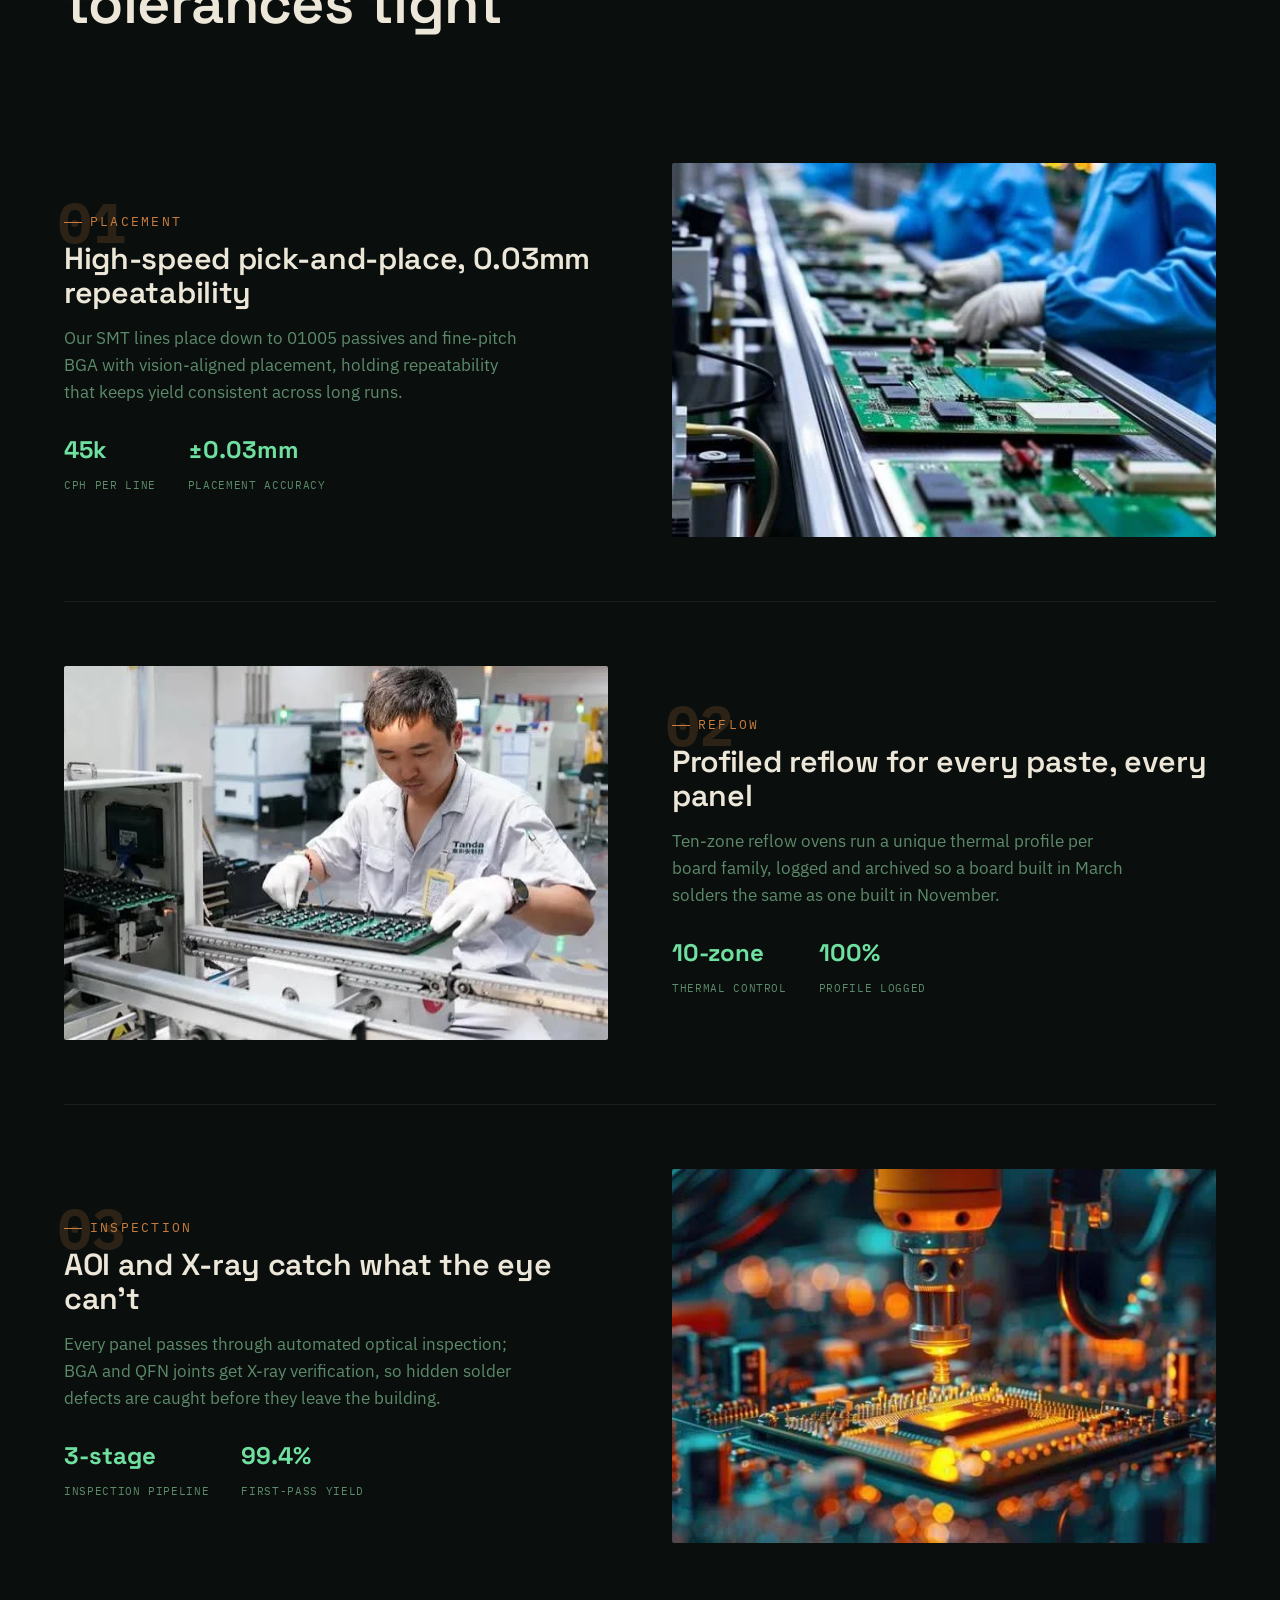
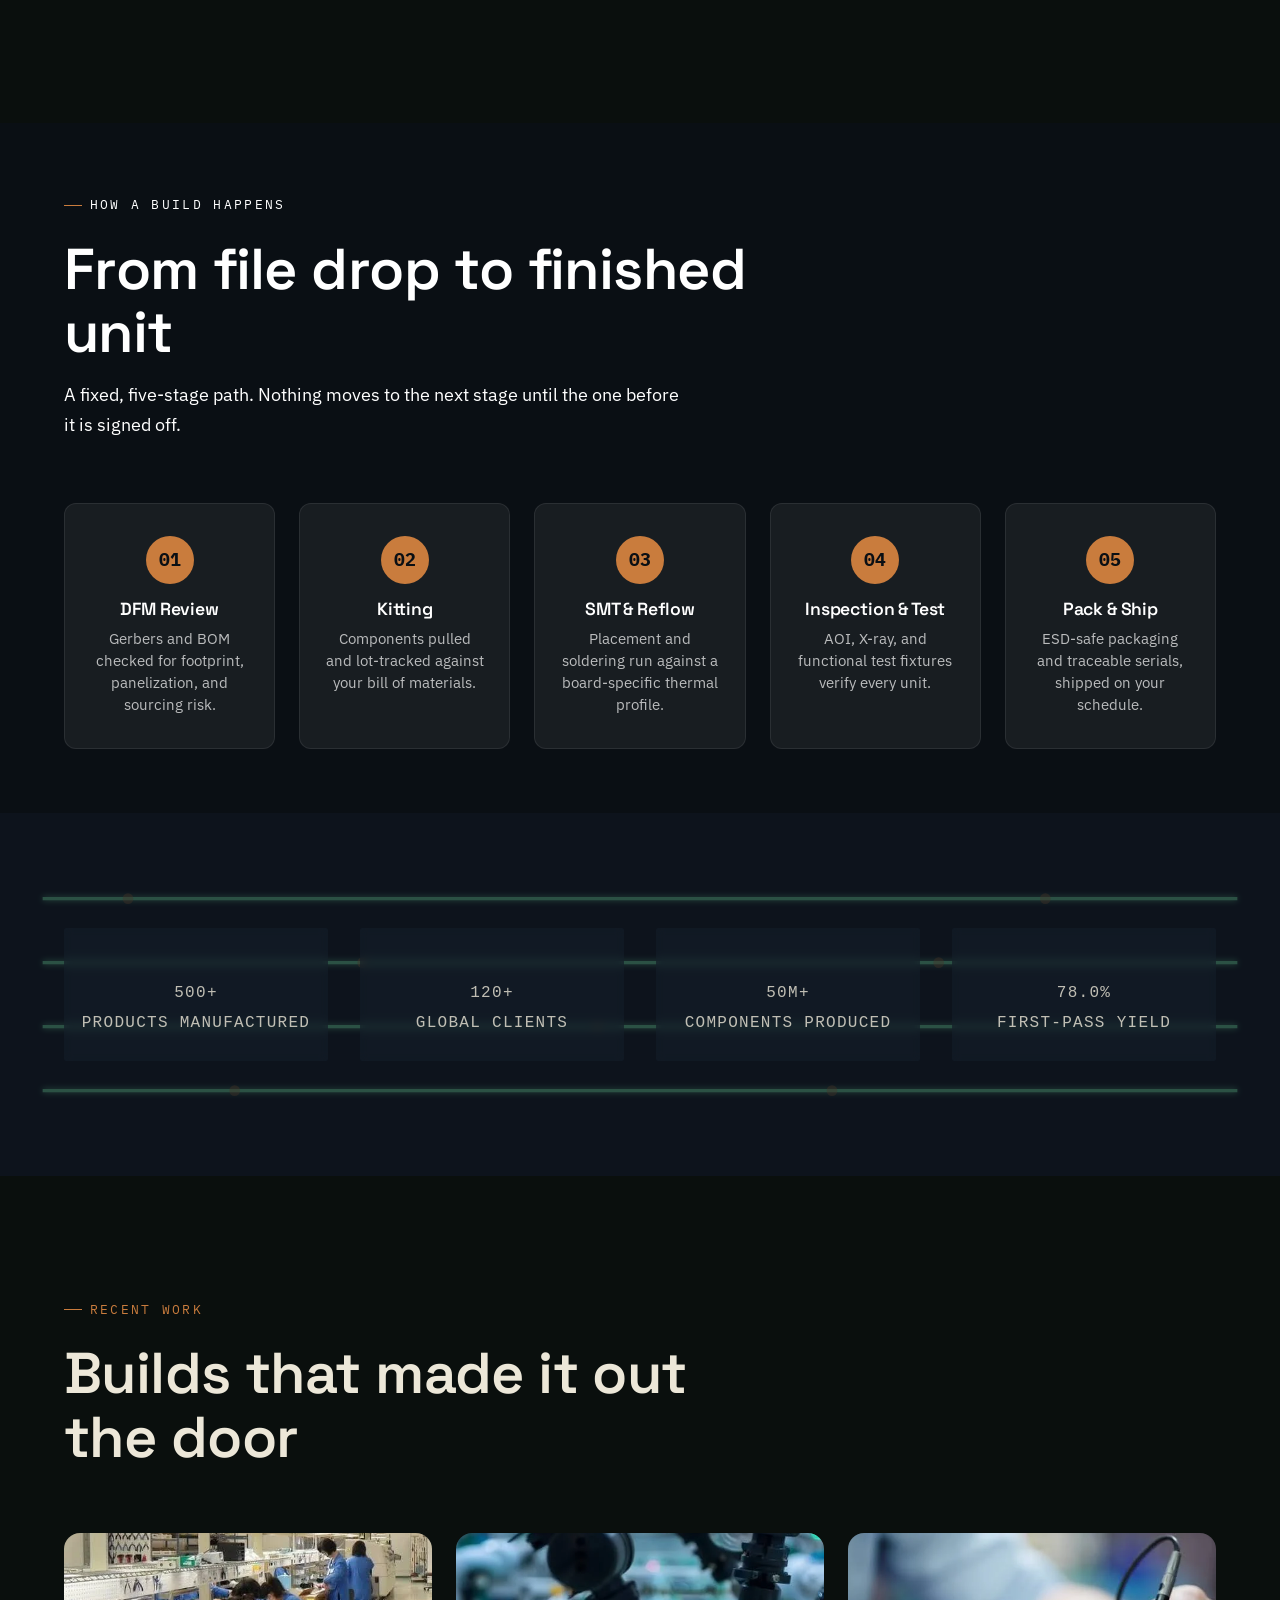
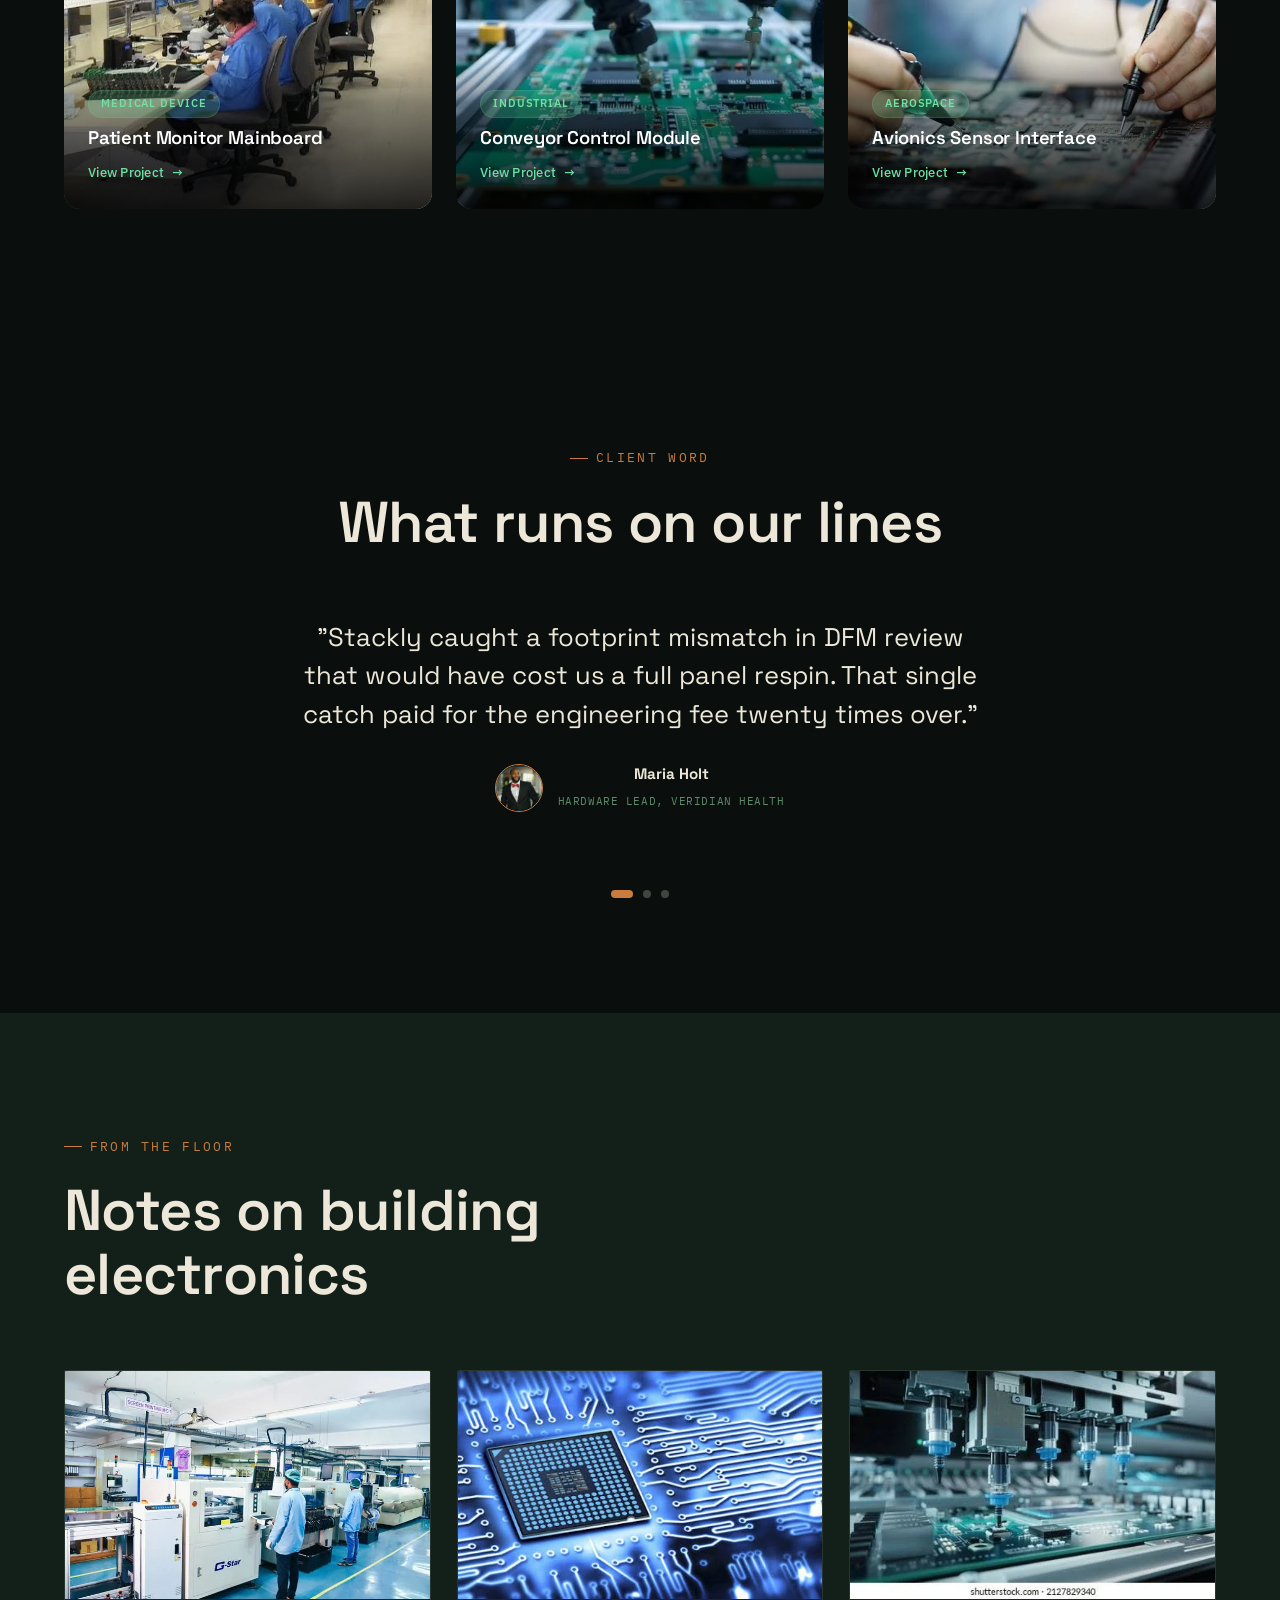
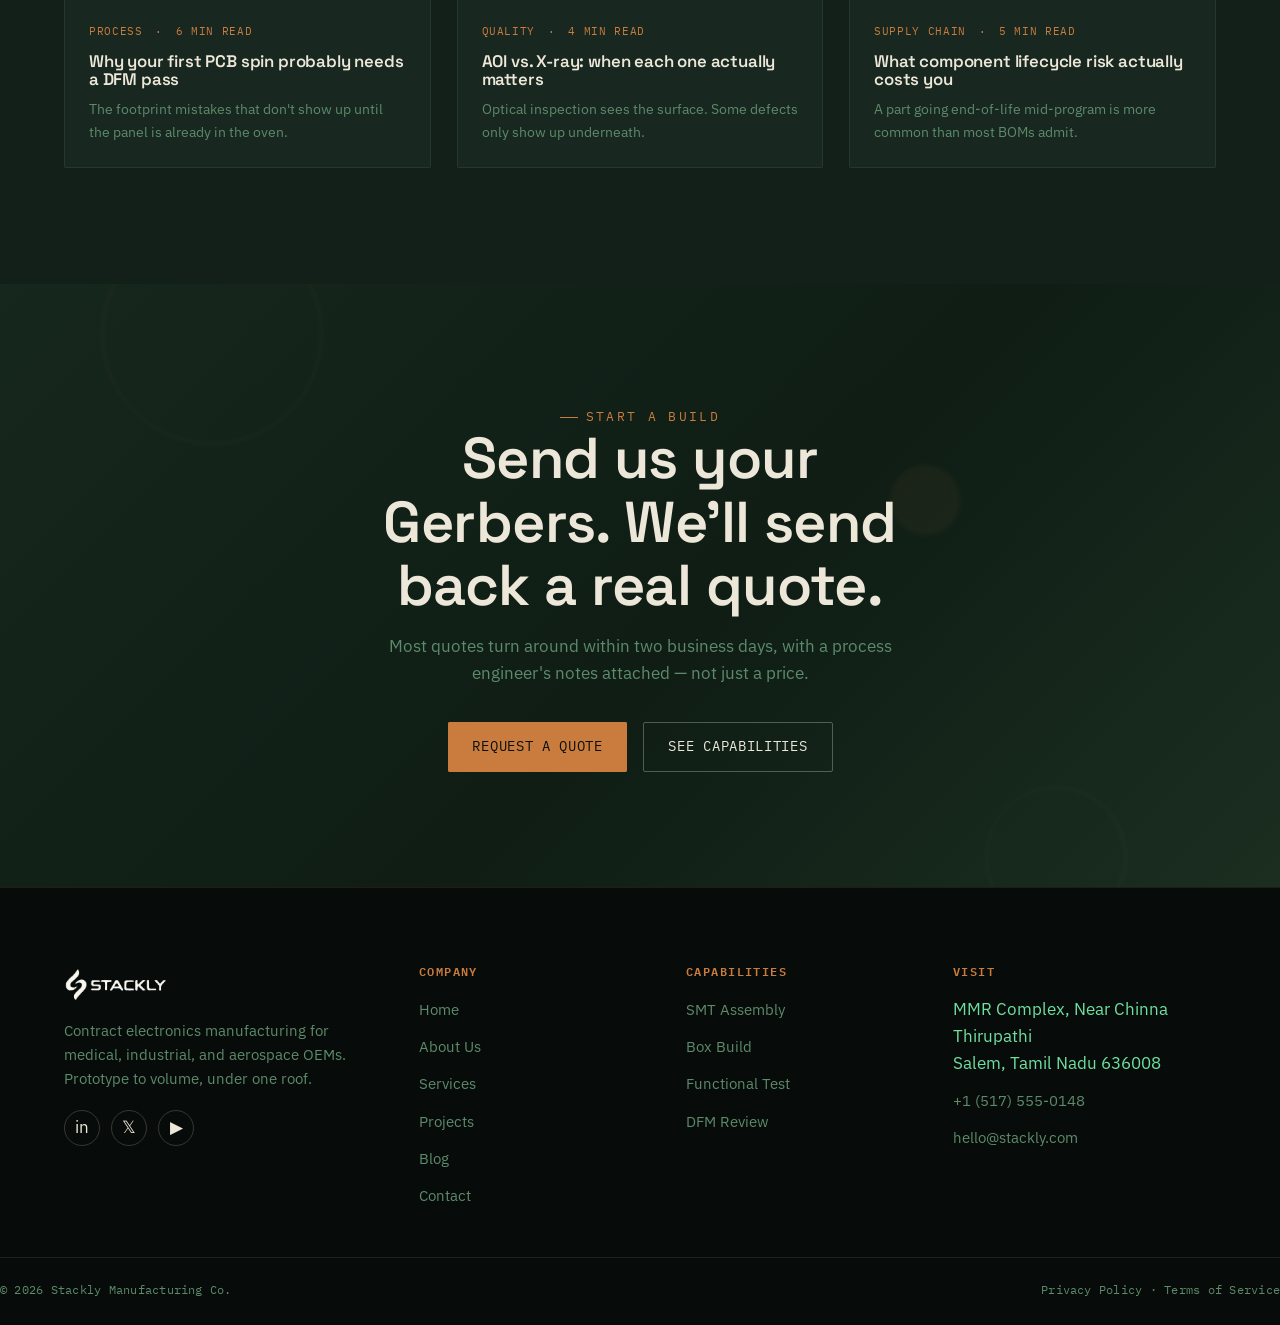
==== commit 309e46bf: "Add files via upload" ====
--- a/index.html
+++ b/index.html
@@ -11,6 +11,84 @@
 <link rel="stylesheet" href="css/base.css">
 <link rel="stylesheet" href="css/header-footer.css">
 <link rel="stylesheet" href="css/home.css">
+
+<!-- Additional inline styles for PCB counter animation -->
+<style>
+/* Override stats section with PCB animation */
+.stats {
+  position: relative;
+  overflow: hidden;
+  background: #0d131c;
+  border-top: 1px solid var(--border);
+  border-bottom: 1px solid var(--border);
+}
+
+/* PCB trace canvas overlay */
+.pcb-canvas-wrap {
+  position: absolute;
+  inset: 0;
+  pointer-events: none;
+  z-index: 1;
+  opacity: 0.3;
+}
+
+.pcb-canvas-wrap svg {
+  width: 100%;
+  height: 100%;
+  display: block;
+}
+
+/* Pulse dots - electric sparks */
+.pulse-dot {
+  position: absolute;
+  width: 10px;
+  height: 10px;
+  background: var(--accent);
+  border-radius: 50%;
+  box-shadow: 0 0 24px var(--accent), 0 0 48px var(--accent);
+  opacity: 0;
+  pointer-events: none;
+  z-index: 3;
+  transition: opacity 0.1s;
+}
+
+/* Ensure stats grid stays above canvas */
+.stats-grid {
+  position: relative;
+  z-index: 2;
+}
+
+/* Stats items with glass effect */
+.stat-item {
+  background: rgba(20, 30, 42, 0.6);
+  backdrop-filter: blur(4px);
+  border: 1px solid var(--border);
+  border-radius: var(--radius);
+  padding: 24px 12px;
+  text-align: center;
+  transition: 0.3s;
+}
+
+.stat-item strong {
+  display: block;
+  font-family: var(--font-display);
+  font-size: 3.2rem;
+  font-weight: 700;
+  color: var(--accent);
+  letter-spacing: -0.02em;
+  line-height: 1.1;
+}
+
+.stat-item span {
+  color: var(--muted);
+  font-weight: 500;
+  font-size: 1rem;
+}
+
+@media (max-width: 800px) {
+  .stat-item strong { font-size: 2.2rem; }
+}
+</style>
 </head>
 <body>
 
@@ -100,13 +178,7 @@
         <a href="404.html" class="btn btn--primary btn--magnetic"><span>Request a Quote</span></a>
         <a href="404.html" class="btn btn--ghost btn--magnetic"><span>Explore Capabilities</span></a>
       </div>
-      <div class="hero__meta">
-        <div class="hero__meta-card"><strong data-counter="120" data-suffix="M+">0</strong><span>Components Placed / Yr</span></div>
-        <div class="hero__meta-card"><strong data-counter="99.4" data-decimals="1" data-suffix="%">0</strong><span>First-Pass Yield</span></div>
-        <div class="hero__meta-card"><strong data-counter="48" data-suffix=" hr">0</strong><span>Prototype Turn</span></div>
-        <div class="hero__meta-card"><strong class="hero__meta-static">IPC-A-610</strong><span>Class 2 / 3 Certified</span></div>
-      </div>
-    </div>
+     
 
     <div class="scroll-cue"><span class="scroll-cue__mouse"><span class="scroll-cue__dot"></span></span>Scroll</div>
   </section>
@@ -293,28 +365,59 @@
     </div>
   </section>
 
-  <!-- ============ 6. STATISTICS COUNTER ============ -->
+  <!-- ============ 6. STATISTICS COUNTER - UPDATED WITH PCB ANIMATION ============ -->
   <section class="section stats" id="stats">
     <div class="container">
       <div class="stats-grid reveal-stagger">
         <div class="stat-item">
-          <strong><span data-counter="18" data-suffix="+">0</span></strong>
-          <span>Years in Operation</span>
+          <strong><span class="counter-num" data-target="500">0</span><span>+</span></strong>
+          <span>Products Manufactured</span>
         </div>
         <div class="stat-item">
-          <strong><span data-counter="640" data-suffix="+">0</span></strong>
-          <span>Active Client Programs</span>
+          <strong><span class="counter-num" data-target="120">0</span><span>+</span></strong>
+          <span>Global Clients</span>
         </div>
         <div class="stat-item">
-          <strong><span data-counter="99.4" data-decimals="1" data-suffix="%">0</span></strong>
+          <strong><span class="counter-num" data-target="50">0</span><span>M+</span></strong>
+          <span>Components Produced</span>
+        </div>
+        <div class="stat-item">
+          <strong><span class="counter-num" data-target="99.4" data-decimals="1">0</span><span>%</span></strong>
           <span>First-Pass Yield</span>
         </div>
-        <div class="stat-item">
-          <strong><span data-counter="120" data-suffix="M+">0</span></strong>
-          <span>Components Placed / Yr</span>
-        </div>
-      </div>
-    </div>
+      </div>
+    </div>
+
+    <!-- PCB Trace Canvas Overlay -->
+    <div class="pcb-canvas-wrap" id="pcbCanvas">
+      <svg viewBox="0 0 1200 300" preserveAspectRatio="xMidYMid meet">
+        <defs>
+          <filter id="glow"><feGaussianBlur stdDeviation="3" result="blur"/><feMerge><feMergeNode in="blur"/><feMergeNode in="SourceGraphic"/></feMerge></filter>
+        </defs>
+        <g stroke="#6FE0A0" stroke-width="3" fill="none" filter="url(#glow)">
+          <!-- PCB traces that will light up left→right -->
+          <path d="M 40 60 L 1160 60" stroke-dasharray="0 1200" stroke-dashoffset="0" class="trace-line" data-index="0"/>
+          <path d="M 40 120 L 1160 120" stroke-dasharray="0 1200" stroke-dashoffset="0" class="trace-line" data-index="1"/>
+          <path d="M 40 180 L 1160 180" stroke-dasharray="0 1200" stroke-dashoffset="0" class="trace-line" data-index="2"/>
+          <path d="M 40 240 L 1160 240" stroke-dasharray="0 1200" stroke-dashoffset="0" class="trace-line" data-index="3"/>
+        </g>
+        <!-- Vias / pads -->
+        <circle cx="120" cy="60" r="5" fill="#C97C3D" opacity="0.4" />
+        <circle cx="340" cy="120" r="5" fill="#C97C3D" opacity="0.4" />
+        <circle cx="560" cy="180" r="5" fill="#C97C3D" opacity="0.4" />
+        <circle cx="780" cy="240" r="5" fill="#C97C3D" opacity="0.4" />
+        <circle cx="980" cy="60" r="5" fill="#C97C3D" opacity="0.4" />
+        <circle cx="220" cy="240" r="5" fill="#C97C3D" opacity="0.4" />
+        <circle cx="880" cy="120" r="5" fill="#C97C3D" opacity="0.4" />
+      </svg>
+    </div>
+
+    <!-- Electric pulse dots -->
+    <div class="pulse-dot" id="pulse1" style="top:15%; left:6%;"></div>
+    <div class="pulse-dot" id="pulse2" style="top:35%; left:22%;"></div>
+    <div class="pulse-dot" id="pulse3" style="top:55%; left:48%;"></div>
+    <div class="pulse-dot" id="pulse4" style="top:75%; left:70%;"></div>
+    <div class="pulse-dot" id="pulse5" style="top:25%; left:88%;"></div>
   </section>
 
   <!-- ============ 7. PROJECTS / PORTFOLIO ============ -->
@@ -499,5 +602,126 @@
 </footer>
 
 <script src="js/main.js"></script>
+
+<!-- Custom script for PCB counter animation -->
+<script>
+(function() {
+  "use strict";
+
+  // Wait for main.js to load, but we'll add our own counter logic
+  // that works alongside existing reveal-stagger animations
+  
+  const statNumbers = document.querySelectorAll('.counter-num');
+  const traceLines = document.querySelectorAll('.trace-line');
+  const pulseDots = document.querySelectorAll('.pulse-dot');
+  
+  let animationStarted = false;
+  let countersInited = false;
+
+  // Animate number counting
+  function animateNumber(el, target, decimals = 0) {
+    let current = 0;
+    const step = Math.max(1, Math.floor(target / 60));
+    const interval = 20;
+    const timer = setInterval(() => {
+      current += step;
+      if (current >= target) {
+        current = target;
+        clearInterval(timer);
+      }
+      el.textContent = current.toFixed(decimals);
+    }, interval);
+  }
+
+  function startStatsAnimation() {
+    if (countersInited) return;
+    countersInited = true;
+
+    // 1) Count numbers
+    statNumbers.forEach(el => {
+      const raw = el.getAttribute('data-target');
+      const target = parseFloat(raw);
+      if (isNaN(target)) return;
+      const decimals = el.hasAttribute('data-decimals') ? parseInt(el.getAttribute('data-decimals')) : 0;
+      el.textContent = '0';
+      animateNumber(el, target, decimals);
+    });
+
+    // 2) PCB traces light up left→right
+    traceLines.forEach((line, idx) => {
+      const length = 1200;
+      const delay = idx * 200;
+      setTimeout(() => {
+        line.style.transition = 'stroke-dasharray 1.2s cubic-bezier(0.2, 0.9, 0.3, 1)';
+        line.style.strokeDasharray = `${length} 0`;
+      }, delay + 300);
+    });
+
+    // 3) Electric pulses (repeating)
+    pulseDots.forEach((dot, i) => {
+      dot.style.opacity = '0';
+      const delay = 400 + i * 350;
+      setTimeout(() => {
+        // Initial flash
+        dot.style.transition = 'opacity 0.2s, transform 0.3s';
+        dot.style.opacity = '0.9';
+        dot.style.transform = 'scale(2.2)';
+        setTimeout(() => {
+          dot.style.opacity = '0';
+          dot.style.transform = 'scale(0.5)';
+        }, 400);
+        // Repeat every 2.2s
+        setInterval(() => {
+          dot.style.transition = 'opacity 0.15s, transform 0.25s';
+          dot.style.opacity = '0.9';
+          dot.style.transform = 'scale(2.4)';
+          setTimeout(() => {
+            dot.style.opacity = '0';
+            dot.style.transform = 'scale(0.3)';
+          }, 350);
+        }, 2200 + i * 300);
+      }, delay);
+    });
+  }
+
+  // Check if stats section is in viewport
+  const statsSection = document.getElementById('stats');
+  if (statsSection) {
+    const observer = new IntersectionObserver((entries) => {
+      entries.forEach(entry => {
+        if (entry.isIntersecting && !animationStarted) {
+          animationStarted = true;
+          startStatsAnimation();
+        }
+      });
+    }, { threshold: 0.35 });
+    observer.observe(statsSection);
+  }
+
+  // Fallback: if already visible on load
+  setTimeout(() => {
+    if (!animationStarted) {
+      const rect = statsSection?.getBoundingClientRect();
+      if (rect && rect.top < window.innerHeight * 0.7) {
+        animationStarted = true;
+        startStatsAnimation();
+      }
+    }
+  }, 600);
+
+  // Scroll retry
+  window.addEventListener('scroll', function() {
+    if (!animationStarted) {
+      const rect = statsSection?.getBoundingClientRect();
+      if (rect && rect.top < window.innerHeight * 0.75) {
+        animationStarted = true;
+        startStatsAnimation();
+      }
+    }
+  });
+
+})();
+</script>
+
 </body>
 </html>
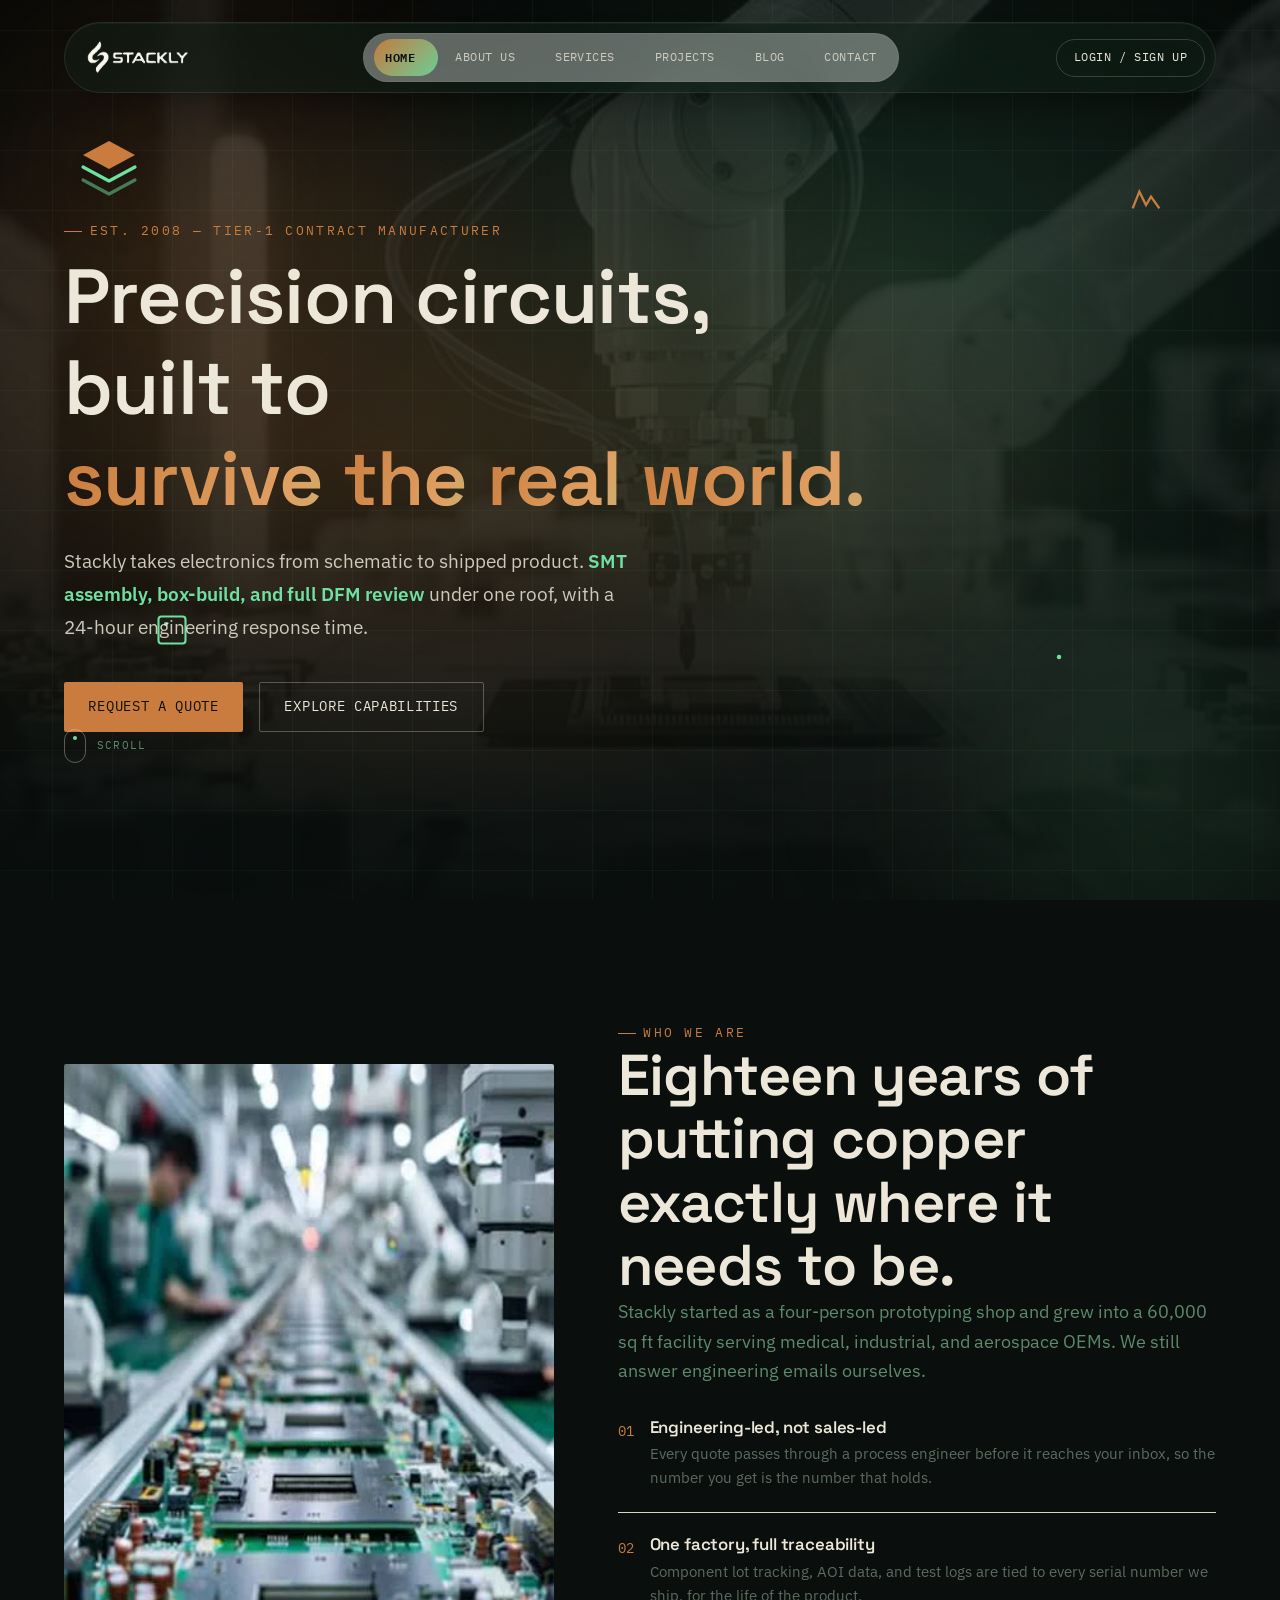
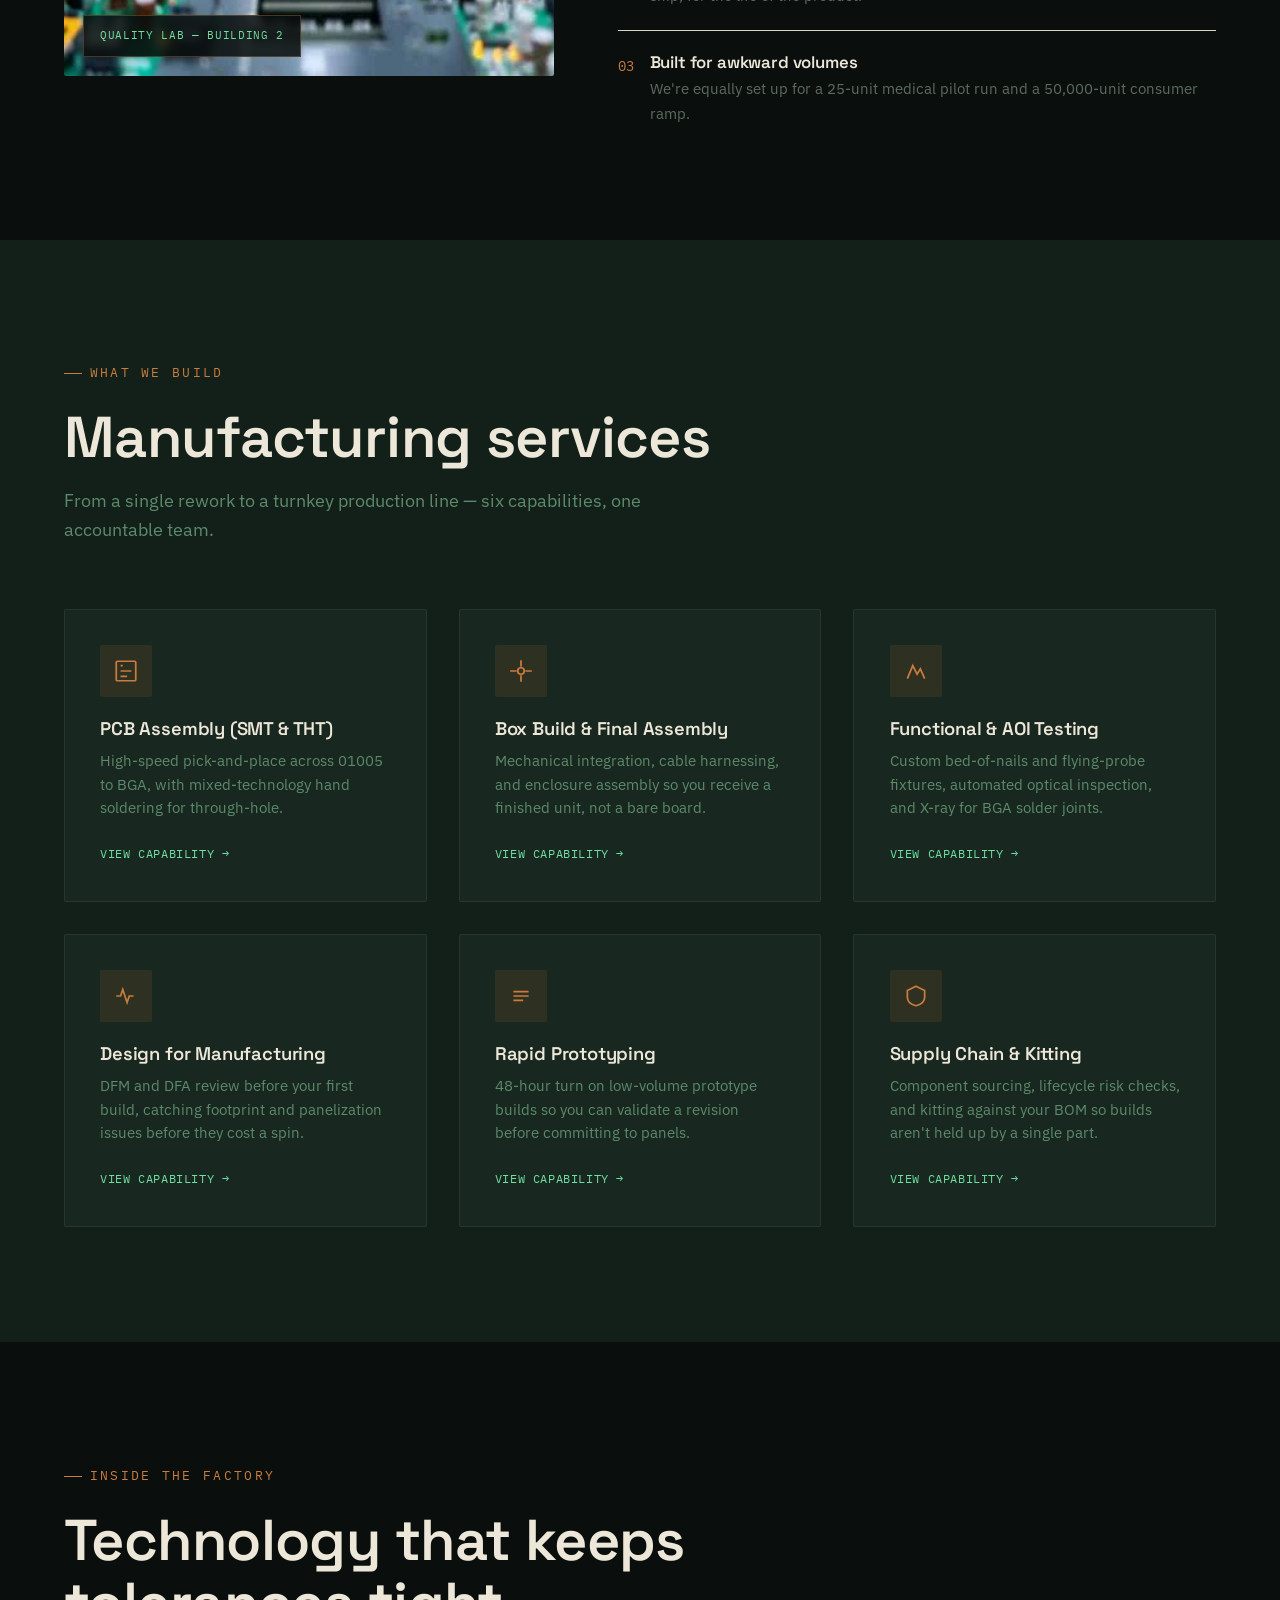
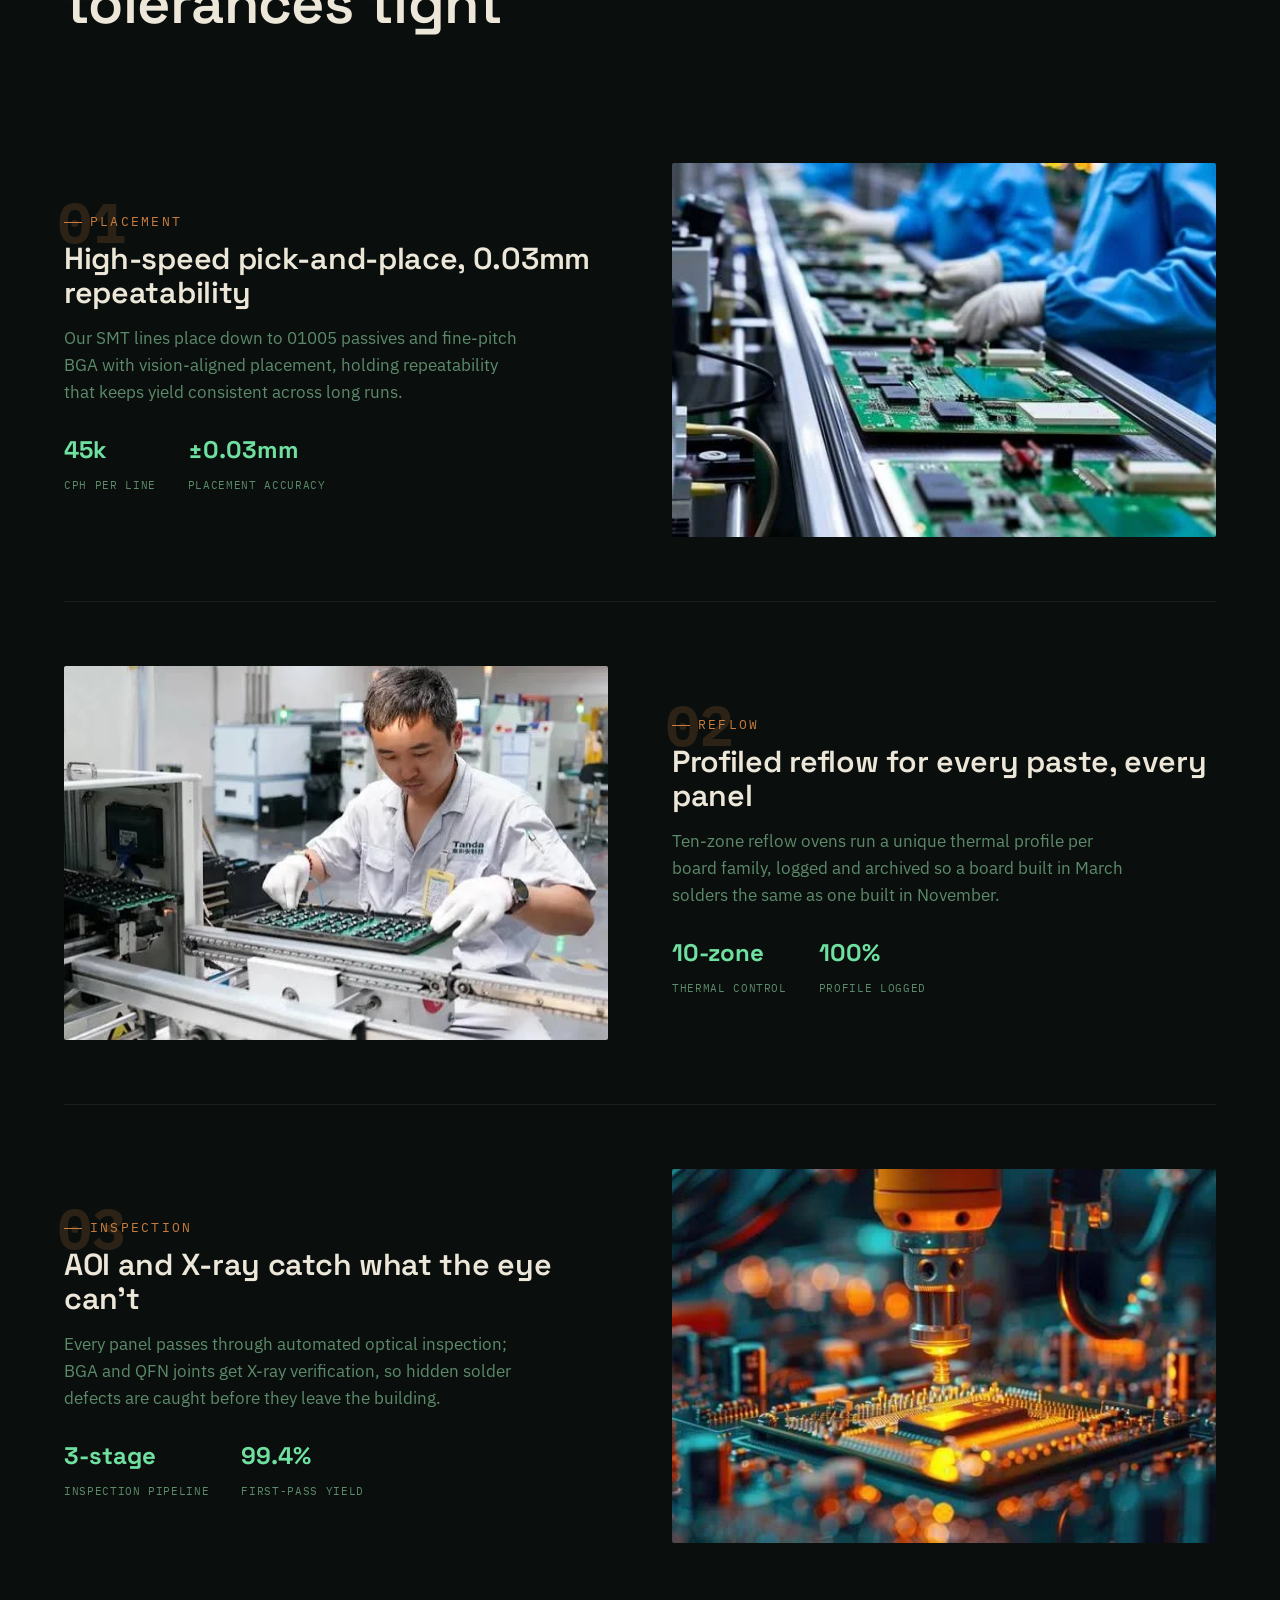
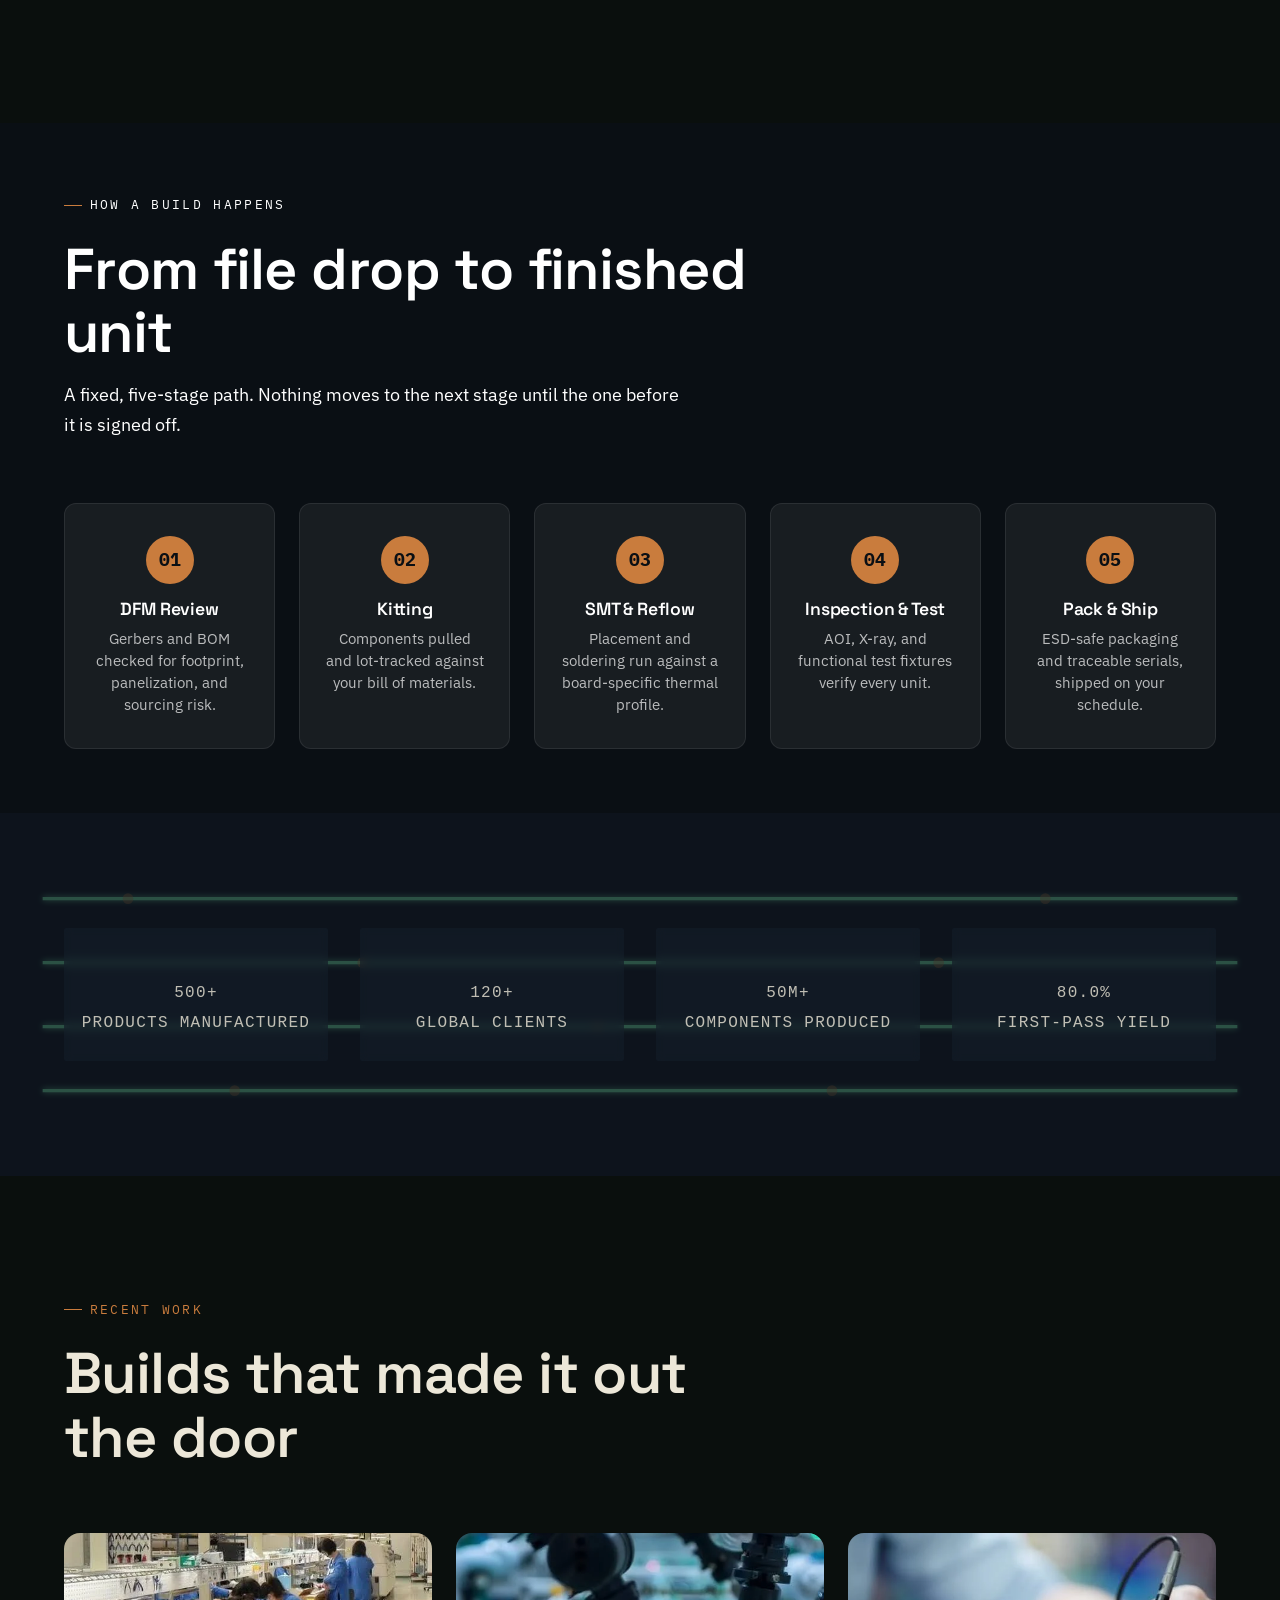
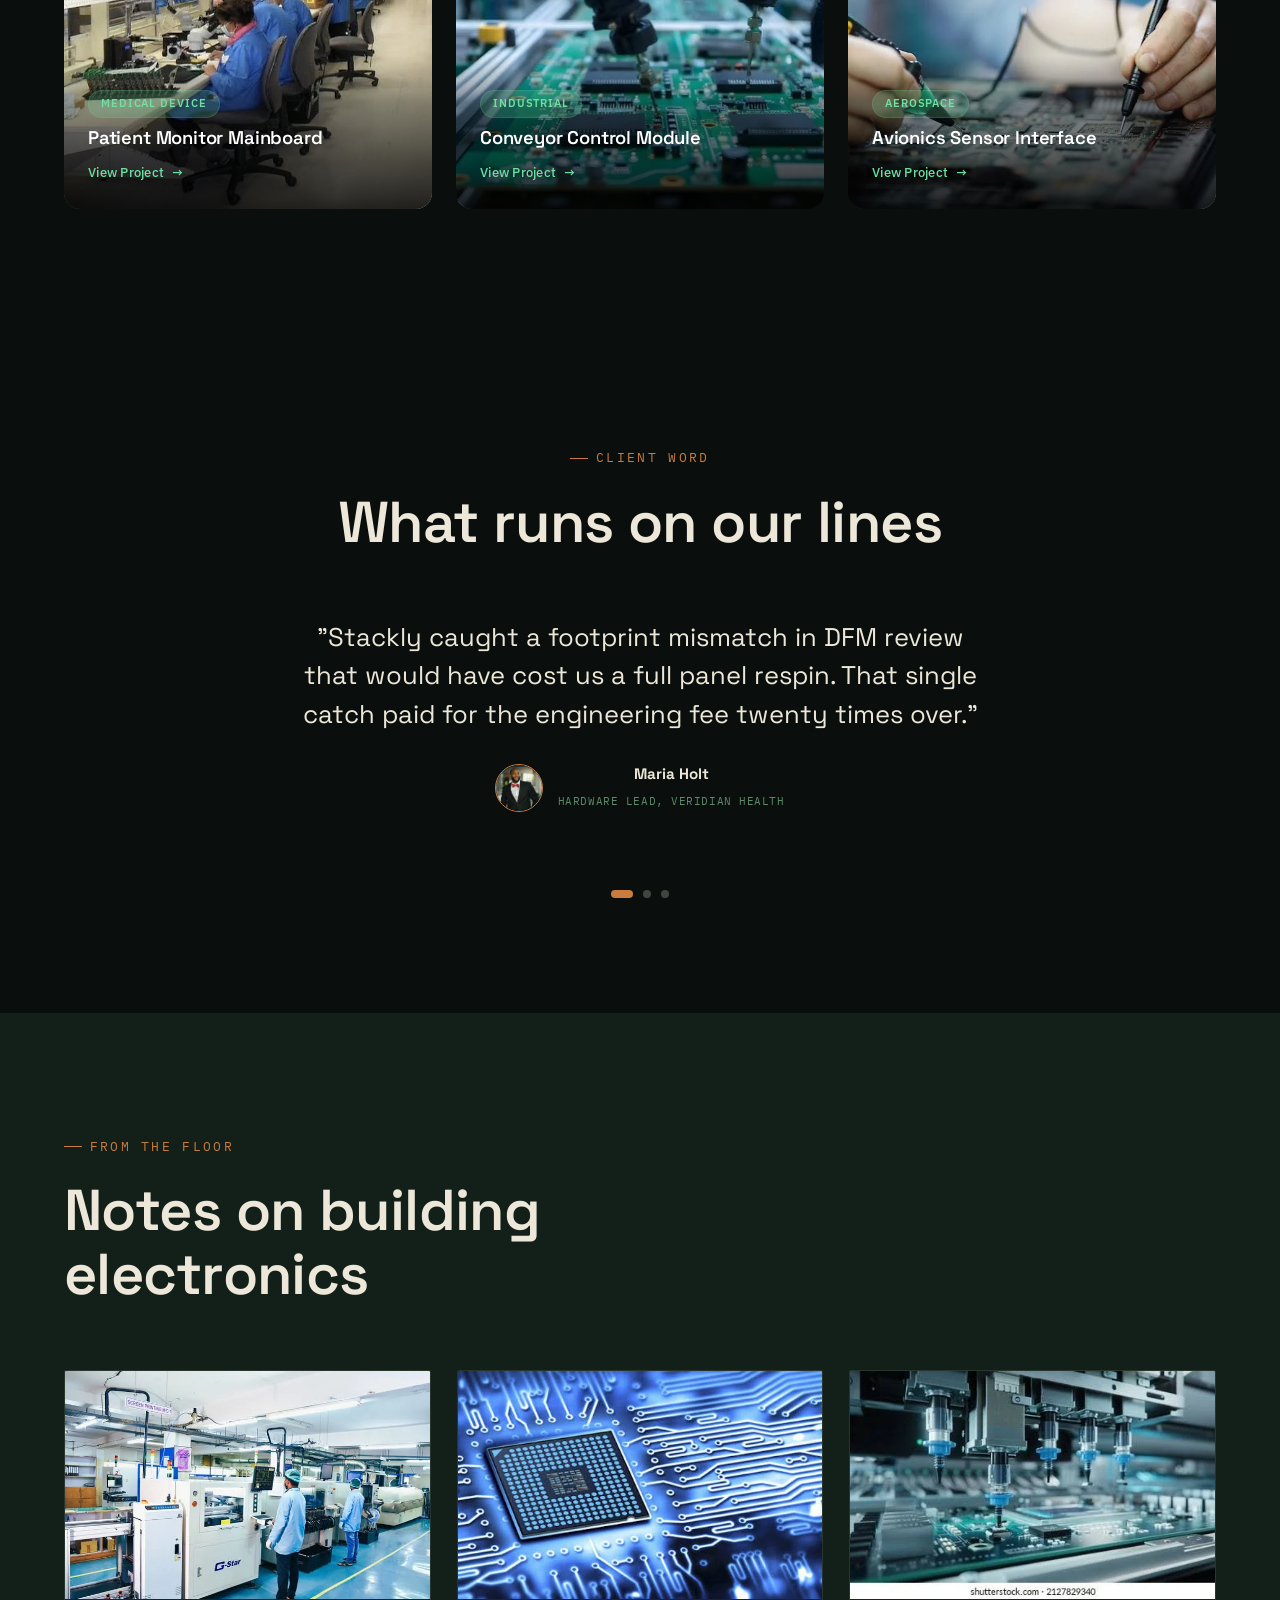
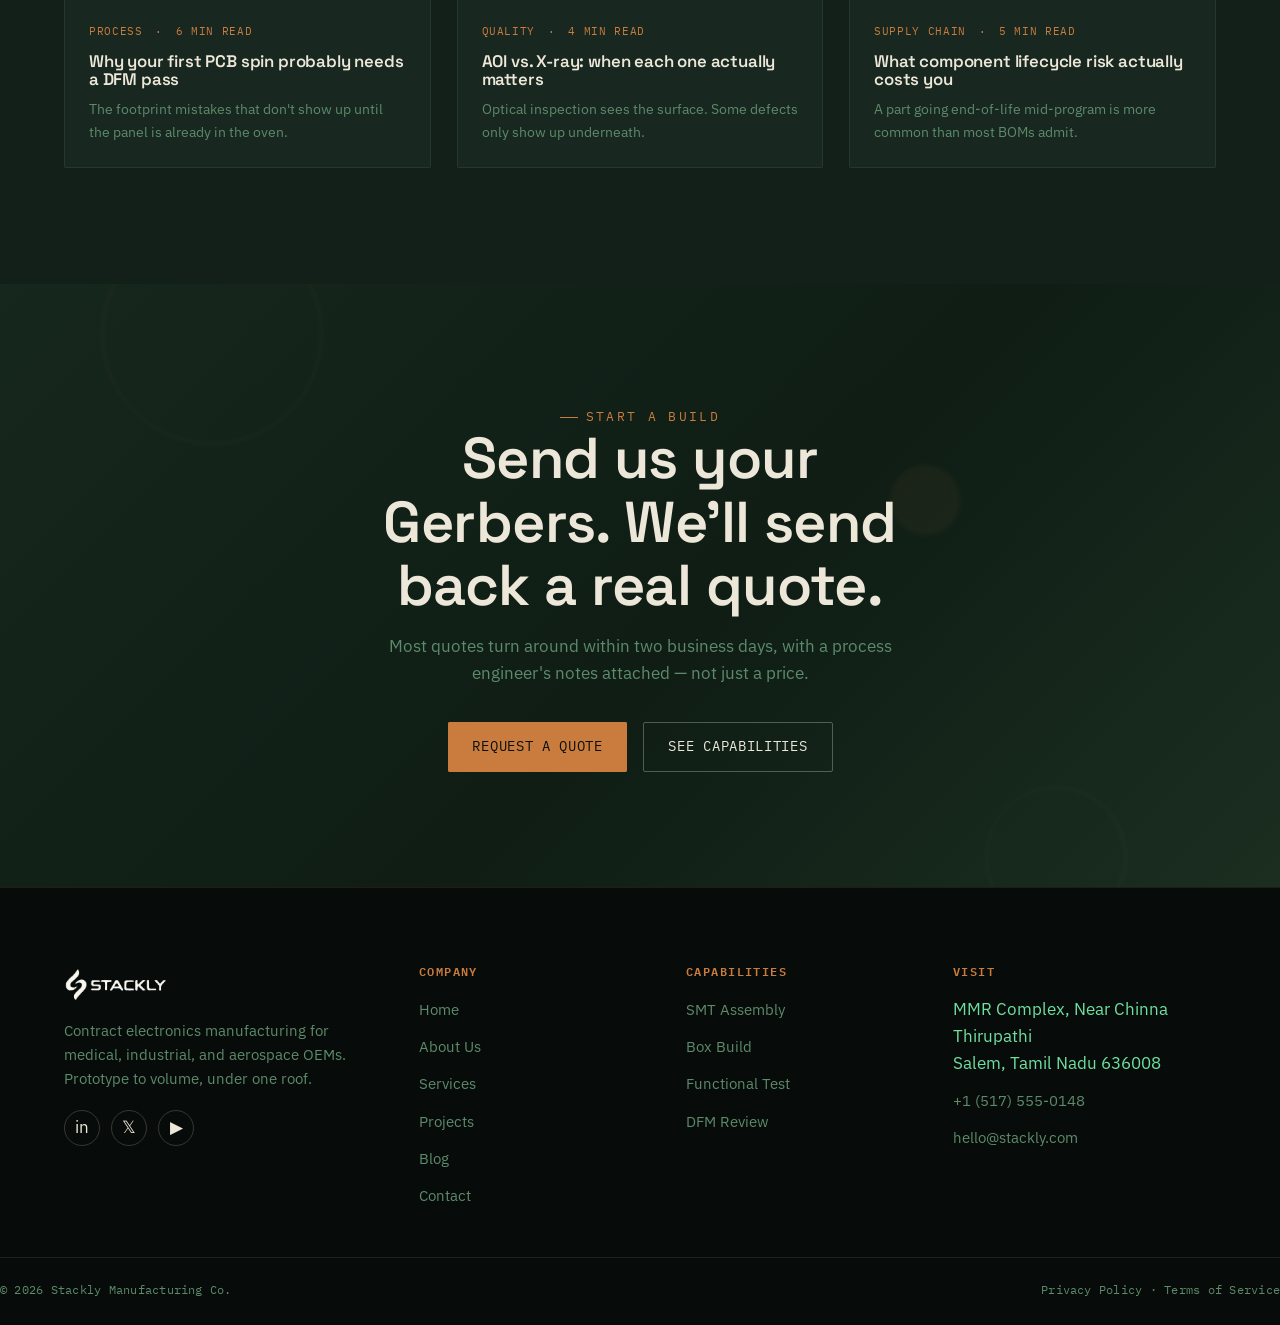
==== commit af27e459: "Add files via upload" ====
--- a/index.html
+++ b/index.html
@@ -590,8 +590,8 @@
       <h4>Visit</h4>
       <ul>
         <li>MMR Complex, Near Chinna Thirupathi<br>Salem, Tamil Nadu 636008</li>
-        <li><a href="tel:+15175550148">+1 (517) 555-0148</a></li>
-        <li><a href="mailto:hello@stackly.com">hello@stackly.com</a></li>
+        <li><a href="404.html">+1 (517) 555-0148</a></li>
+        <li><a href="404.html">hello@stackly.com</a></li>
       </ul>
     </div>
   </div>
